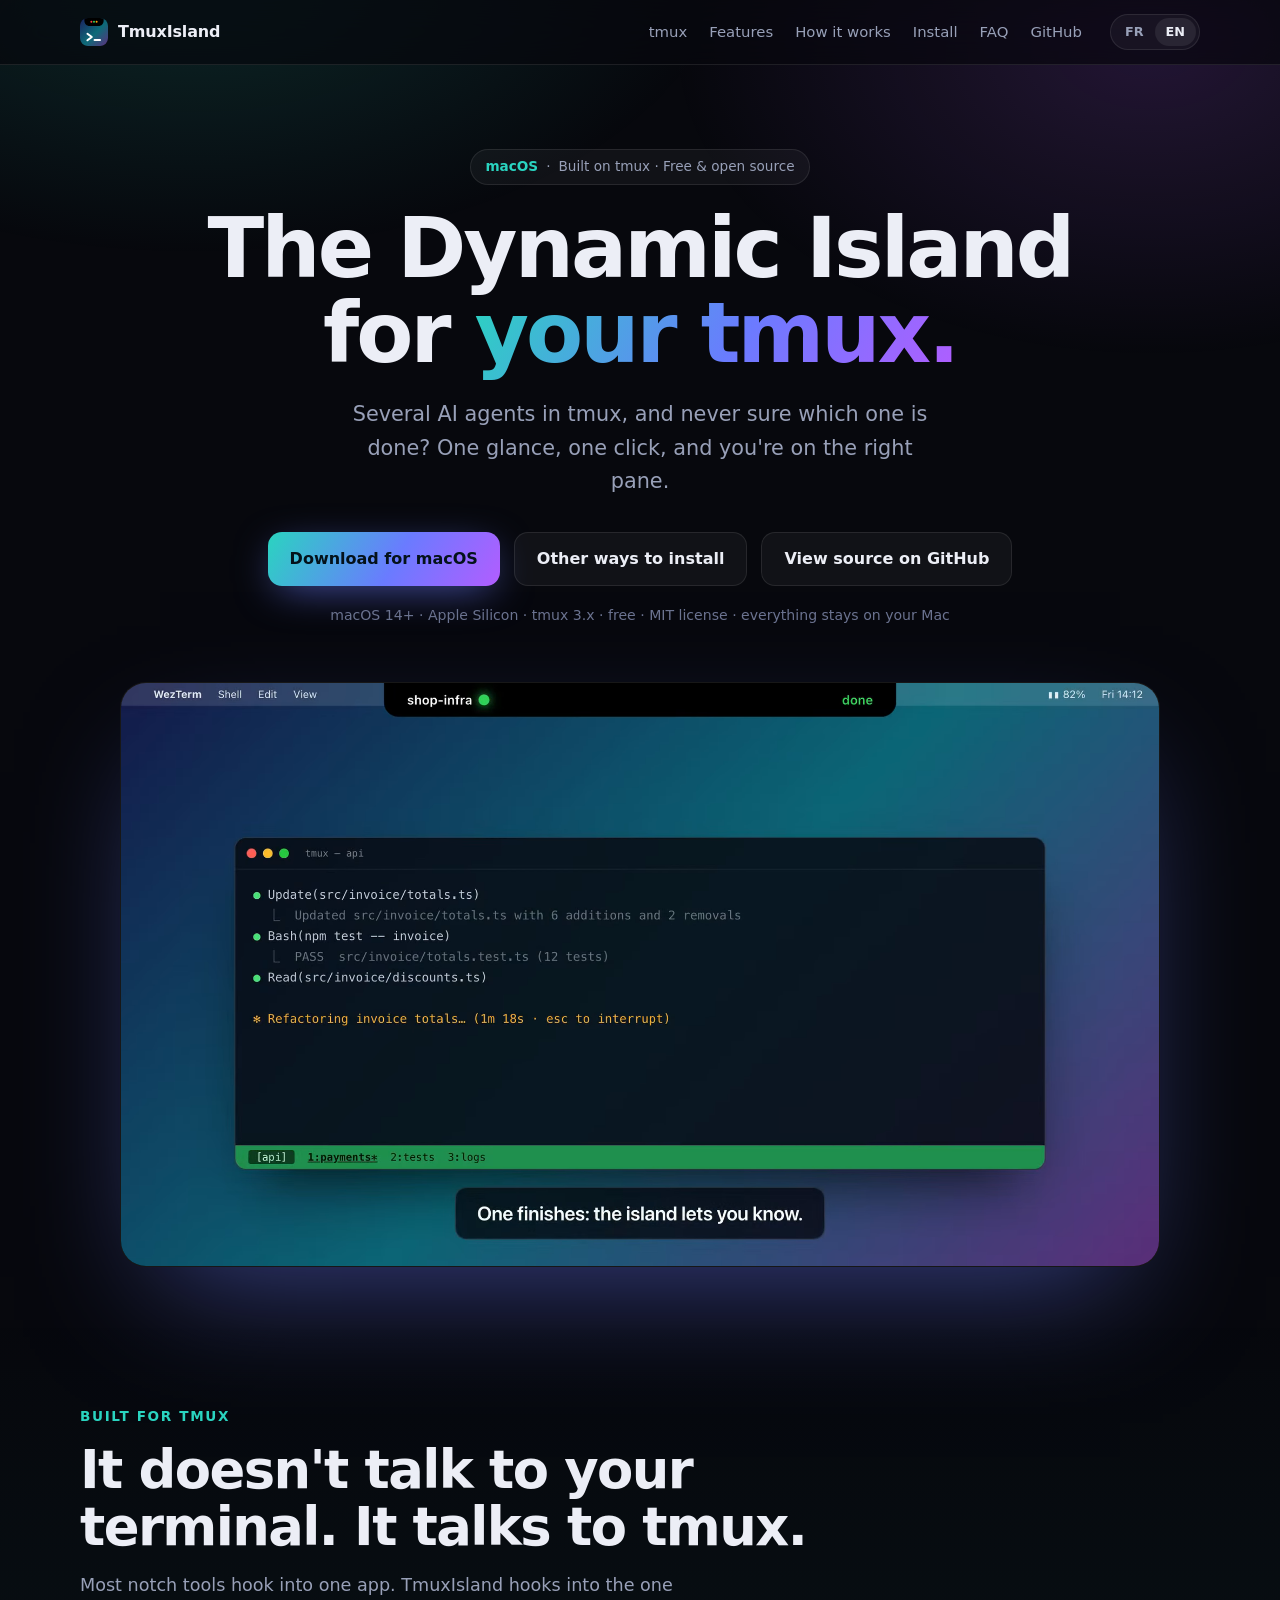
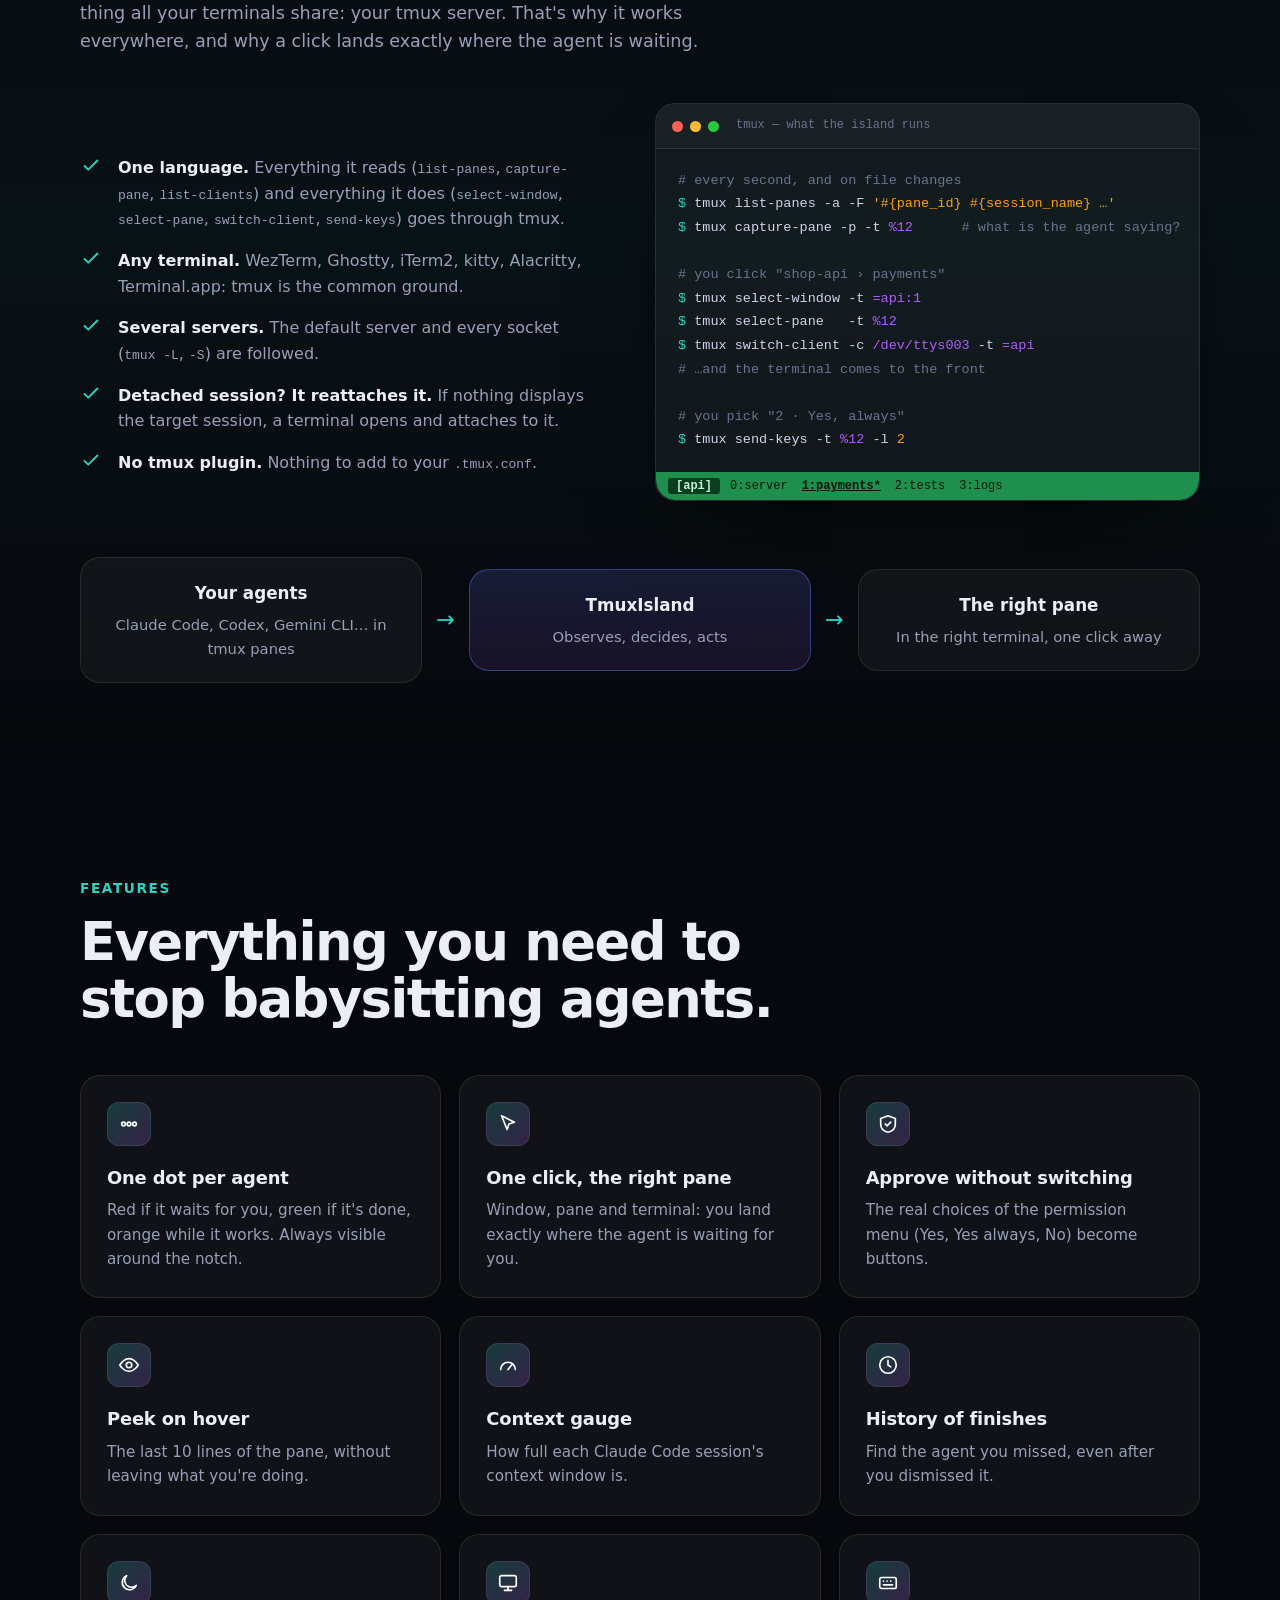
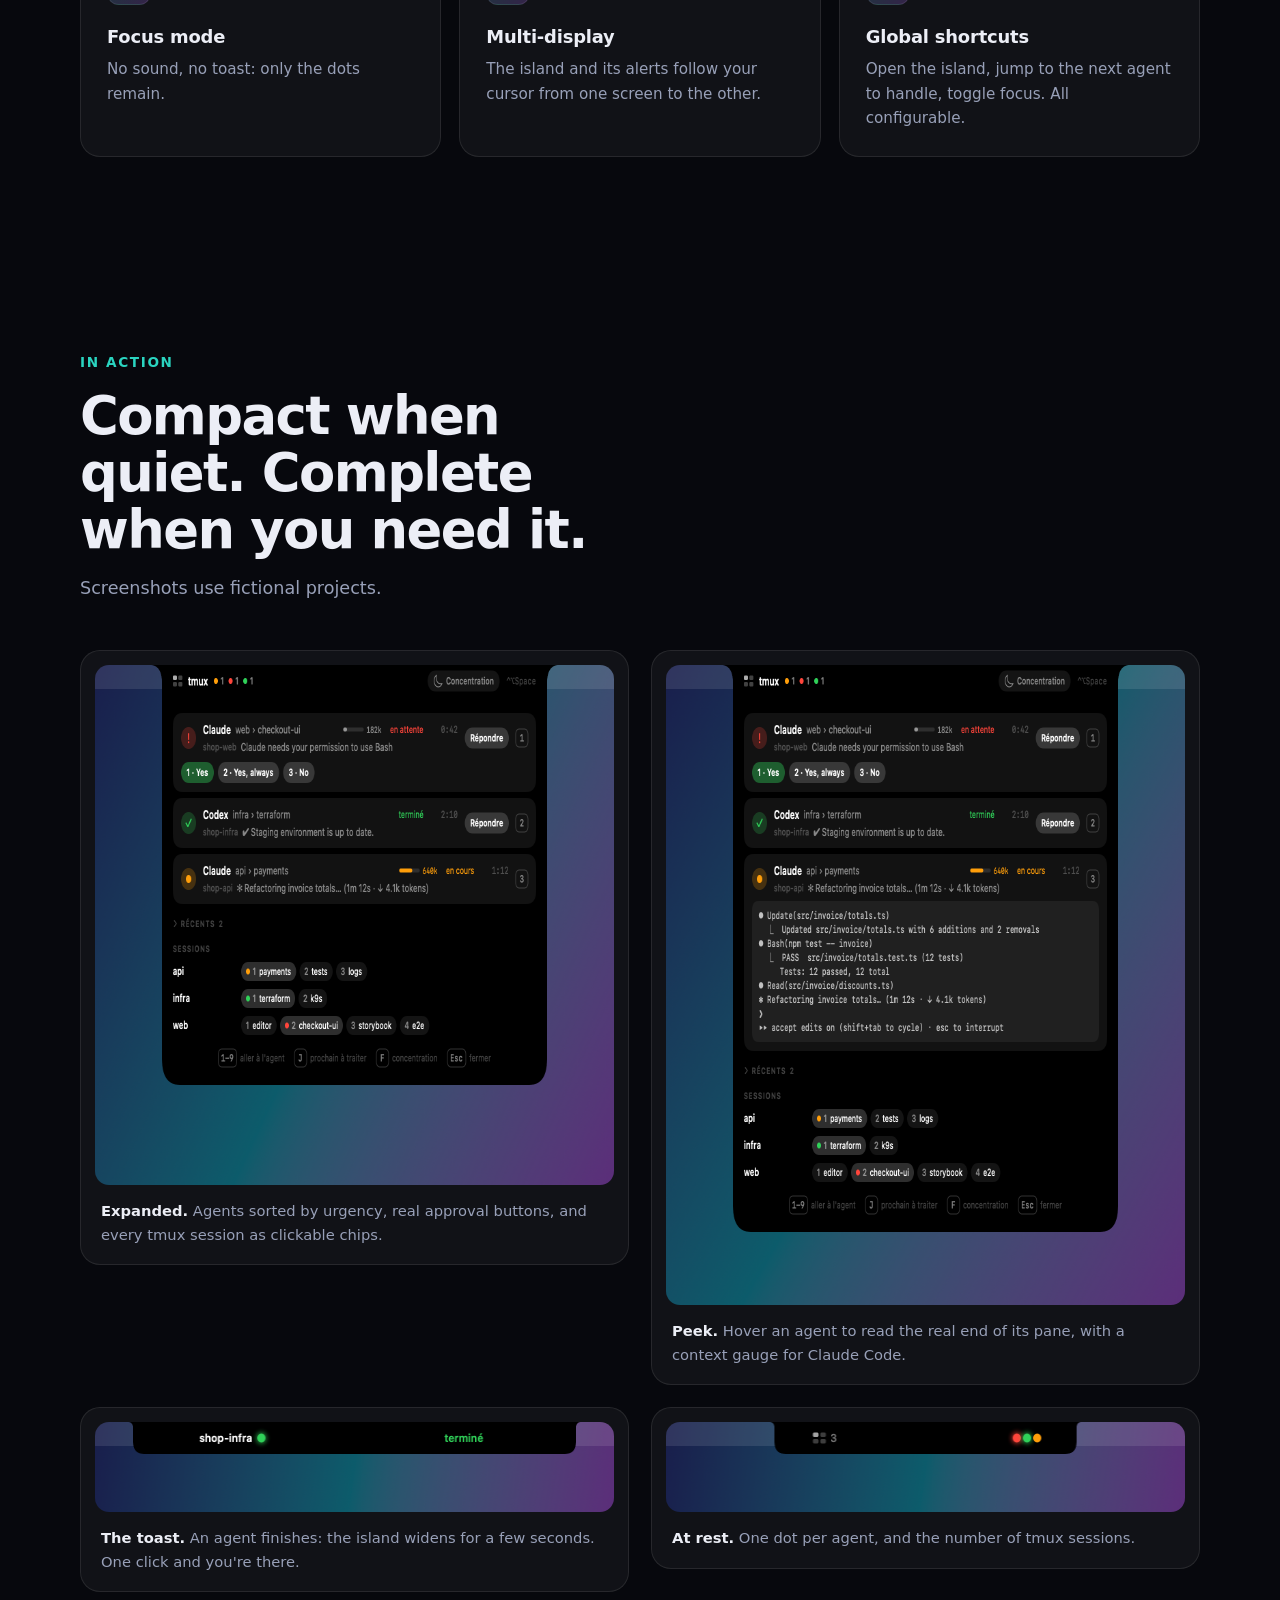
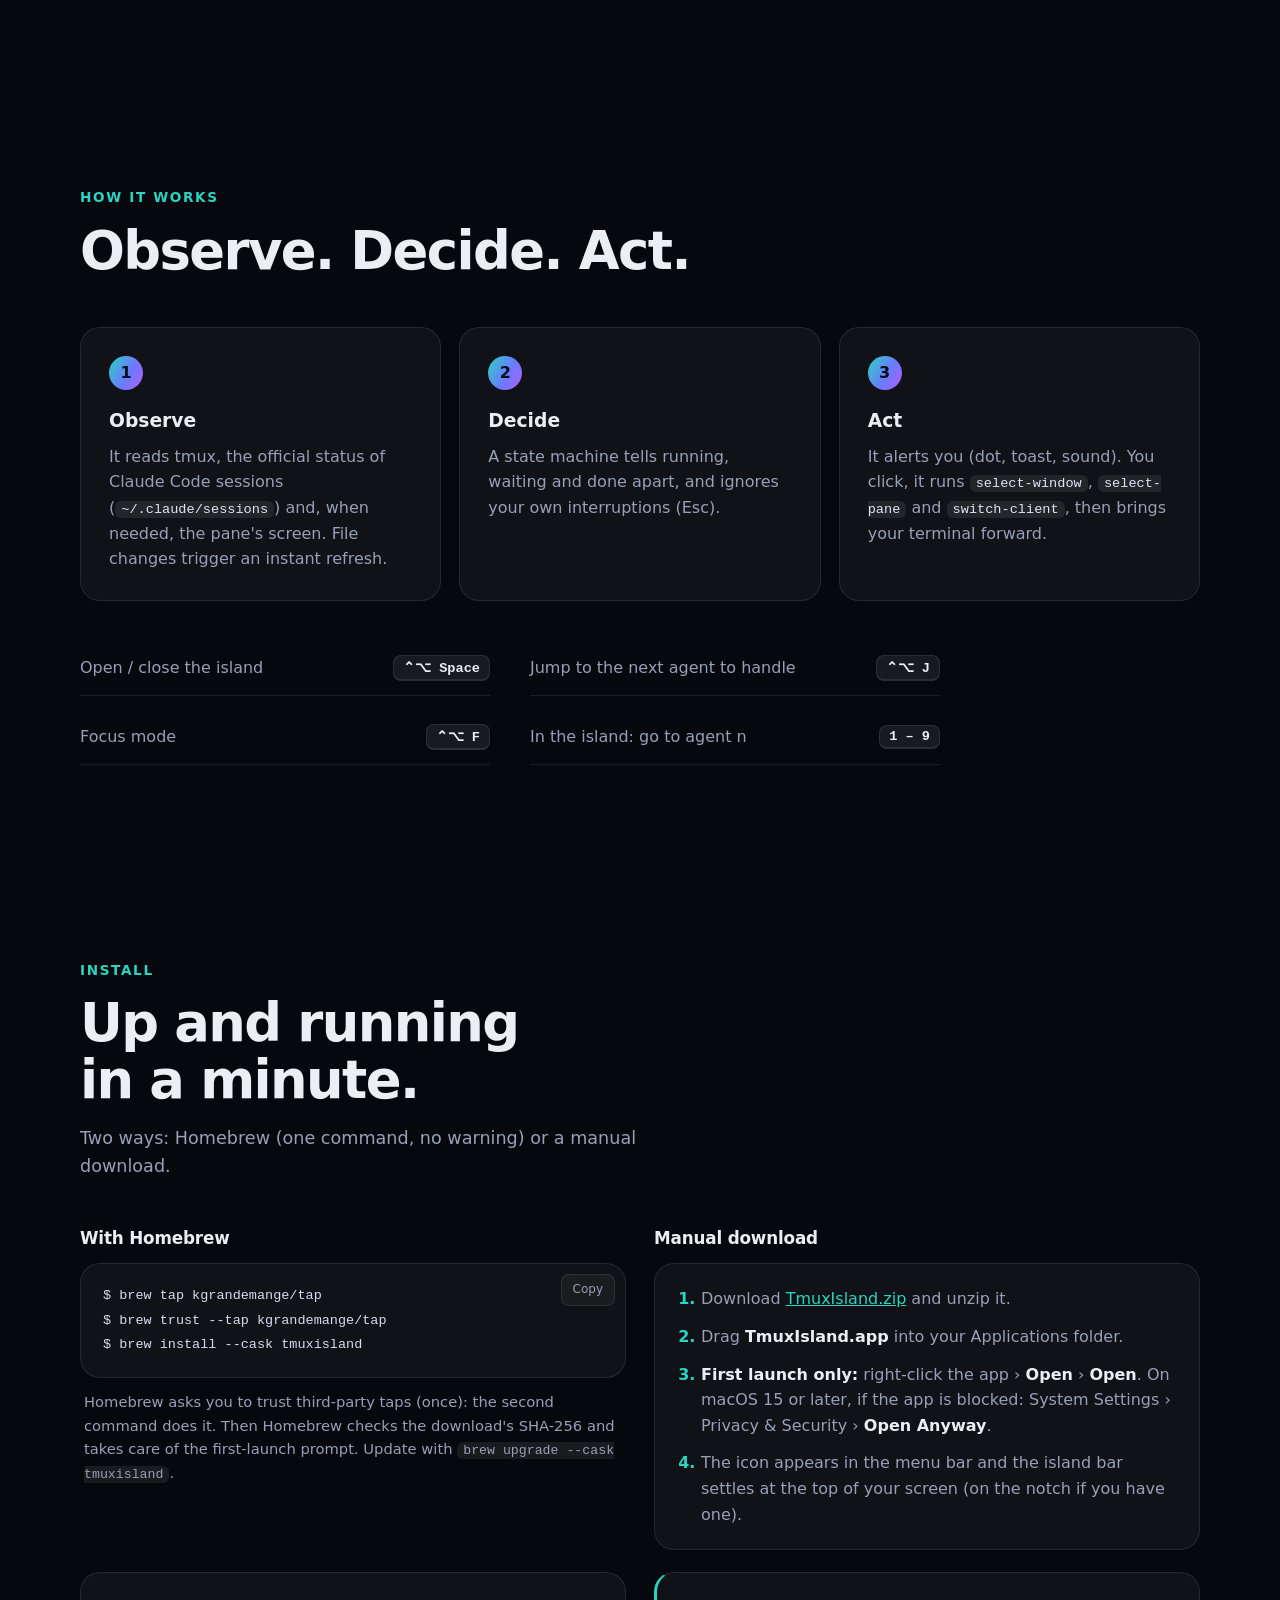
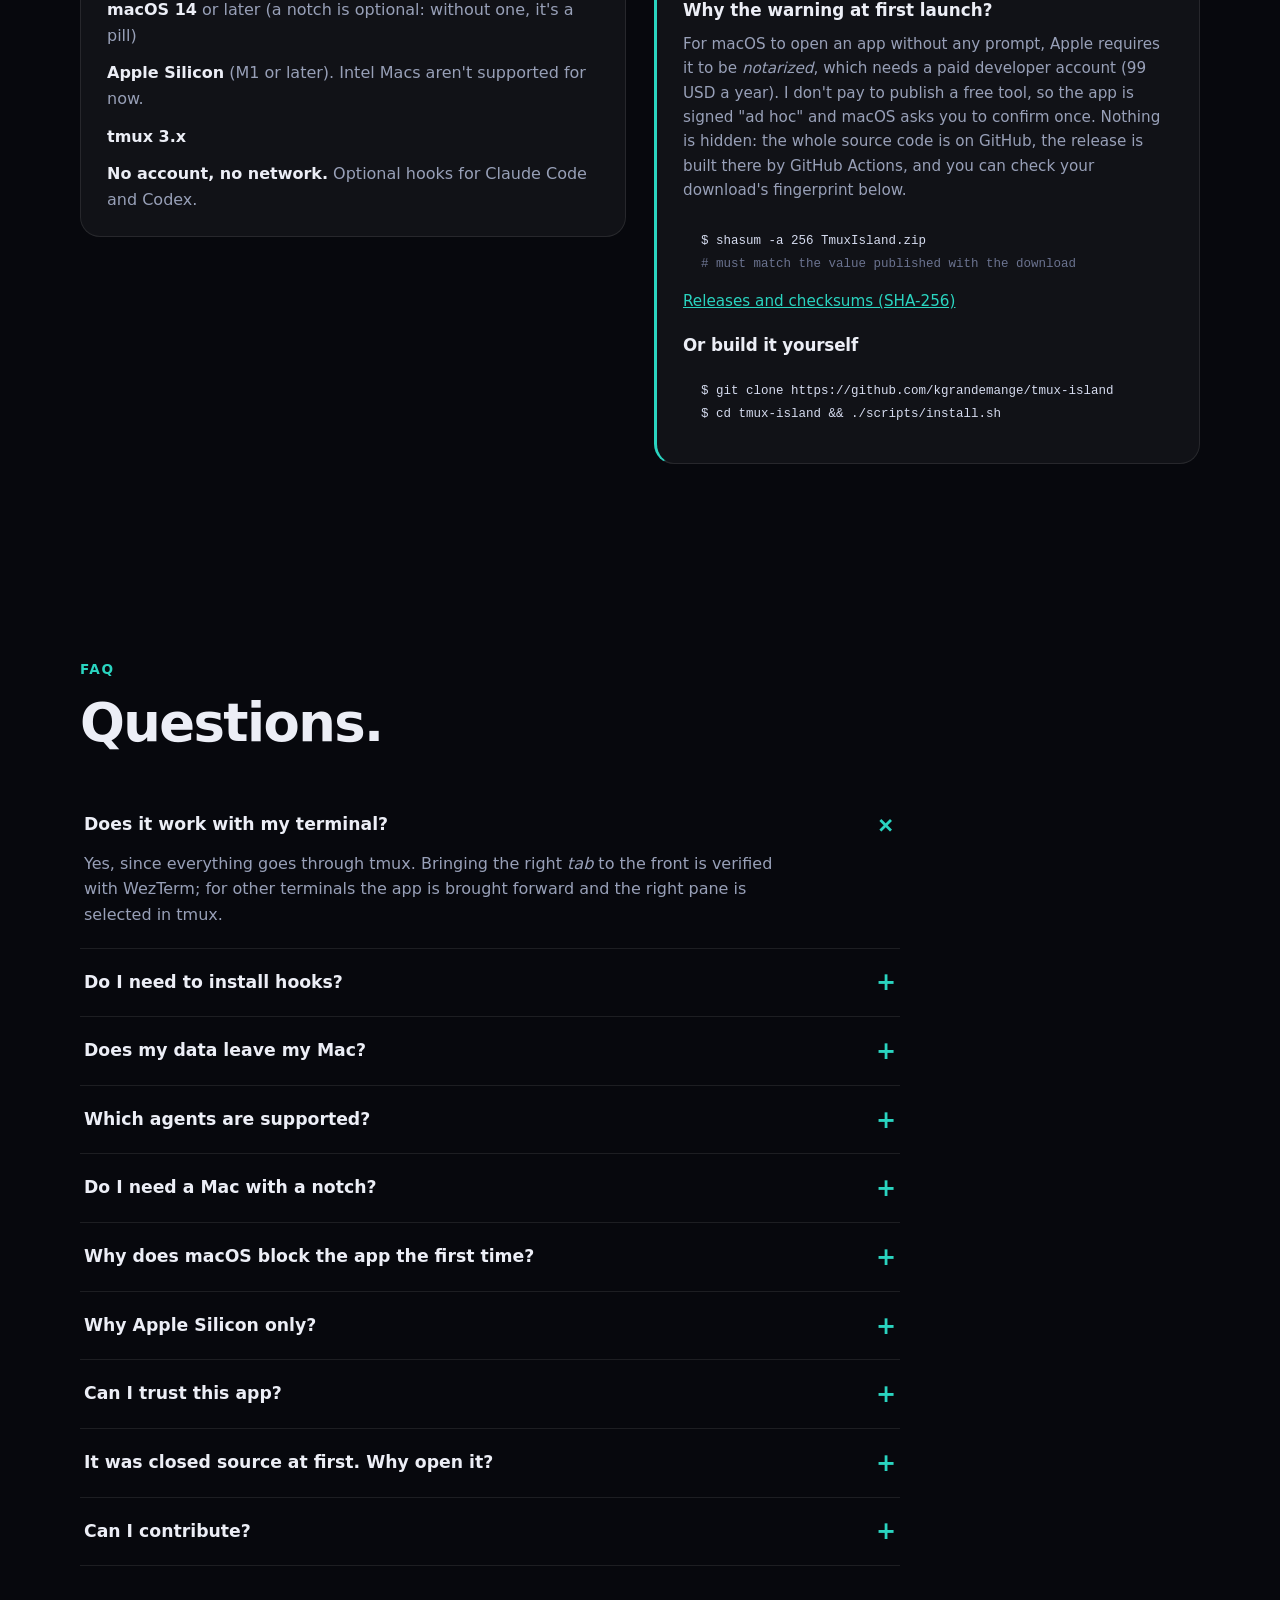
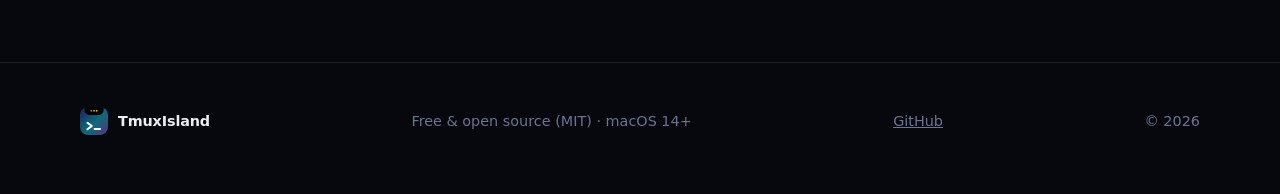
==== docs/index.html @ 67d3bdbd "docs: describe the island bar instead of the notch in the FAQ" ====
<!doctype html>
<html lang="fr">
<head>
  <meta charset="utf-8">
  <meta name="viewport" content="width=device-width, initial-scale=1">
  <title>TmuxIsland — La Dynamic Island de ton tmux</title>
  <meta name="description" content="Plusieurs agents IA dans tmux, et tu ne sais jamais lequel a fini ? Un coup d'œil, un clic, et tu es sur le bon pane. Une Dynamic Island pour tmux, sur Mac.">
  <meta http-equiv="Content-Security-Policy" content="default-src 'self'; script-src 'self'; style-src 'self' 'unsafe-inline'; img-src 'self' data:; media-src 'self'; base-uri 'none'; form-action 'none'">
  <meta name="theme-color" content="#07080d">
  <meta property="og:type" content="website">
  <meta property="og:title" content="TmuxIsland — La Dynamic Island de ton tmux">
  <meta property="og:description" content="Plusieurs agents IA dans tmux, et tu ne sais jamais lequel a fini ? Un coup d'œil, un clic, et tu es sur le bon pane.">
  <link rel="icon" href="assets/logo.svg" type="image/svg+xml">
  <link rel="stylesheet" href="assets/style.css">
</head>
<body>
<a class="skip" href="#main" data-en="Skip to content">Aller au contenu</a>
<div class="glow" aria-hidden="true"></div>

<!-- Icônes (sprite) -->
<svg width="0" height="0" style="position:absolute" aria-hidden="true">
  <symbol id="i-click" viewBox="0 0 24 24"><path d="M5 3l14 7-6 2-2 6z"/></symbol>
  <symbol id="i-eye" viewBox="0 0 24 24"><path d="M2 12s4-7 10-7 10 7 10 7-4 7-10 7S2 12 2 12z"/><circle cx="12" cy="12" r="3"/></symbol>
  <symbol id="i-gauge" viewBox="0 0 24 24"><path d="M4 17a8 8 0 1 1 16 0"/><path d="M12 17l4-5"/></symbol>
  <symbol id="i-clock" viewBox="0 0 24 24"><circle cx="12" cy="12" r="9"/><path d="M12 7v5l3 2"/></symbol>
  <symbol id="i-moon" viewBox="0 0 24 24"><path d="M20 14.5A8 8 0 1 1 9.5 4a6.5 6.5 0 0 0 10.5 10.5z"/></symbol>
  <symbol id="i-screens" viewBox="0 0 24 24"><rect x="3" y="4" width="18" height="12" rx="2"/><path d="M8 20h8M12 16v4"/></symbol>
  <symbol id="i-key" viewBox="0 0 24 24"><rect x="3" y="6" width="18" height="12" rx="2"/><path d="M7 10h.01M11 10h.01M15 10h.01M7 14h10"/></symbol>
  <symbol id="i-layers" viewBox="0 0 24 24"><path d="M12 3l9 5-9 5-9-5z"/><path d="M3 13l9 5 9-5"/></symbol>
  <symbol id="i-shield" viewBox="0 0 24 24"><path d="M12 3l8 3v6c0 5-3.5 8-8 9-4.5-1-8-4-8-9V6z"/><path d="M9 12l2 2 4-4"/></symbol>
  <symbol id="i-dots" viewBox="0 0 24 24"><circle cx="6" cy="12" r="2"/><circle cx="12" cy="12" r="2"/><circle cx="18" cy="12" r="2"/></symbol>
  <symbol id="i-check" viewBox="0 0 24 24"><path d="M5 12l4 4 10-10"/></symbol>
</svg>

<header class="nav">
  <div class="wrap">
    <a class="brand" href="#top"><img src="assets/logo.svg" alt="" width="28" height="28"> TmuxIsland</a>
    <ul>
      <li><a href="#tmux" data-en="tmux">tmux</a></li>
      <li><a href="#features" data-en="Features">Fonctionnalités</a></li>
      <li><a href="#how" data-en="How it works">Comment ça marche</a></li>
      <li><a href="#install" data-en="Install">Installation</a></li>
      <li><a href="#faq">FAQ</a></li>
      <li><a href="https://github.com/kgrandemange/tmux-island" rel="noopener">GitHub</a></li>
    </ul>
    <div class="lang" role="group" aria-label="Langue / Language">
      <button type="button" data-lang="fr" aria-pressed="true">FR</button>
      <button type="button" data-lang="en" aria-pressed="false">EN</button>
    </div>
  </div>
</header>

<main id="main">
<!-- ============ HERO ============ -->
<div class="hero wrap" id="top">
  <span class="pill"><b>macOS</b> · <span data-en="Built on tmux · Free &amp; open source">Couplé à tmux · Gratuit &amp; open source</span></span>
  <h1><span data-en="The Dynamic Island for">La Dynamic Island de</span> <span class="grad" data-en="your tmux.">ton tmux.</span></h1>
  <p class="lead" data-en="Several AI agents in tmux, and never sure which one is done? One glance, one click, and you're on the right pane.">Plusieurs agents IA dans tmux, et tu ne sais jamais lequel a fini ? Un coup d'œil, un clic, et tu es sur le bon pane.</p>
  <div class="cta">
    <a class="btn primary" href="https://github.com/kgrandemange/tmux-island/releases/latest/download/TmuxIsland.zip" data-en="Download for macOS">Télécharger pour macOS</a>
    <a class="btn" href="#install" data-en="Other ways to install">Autres façons d'installer</a>
    <a class="btn" href="https://github.com/kgrandemange/tmux-island" rel="noopener" data-en="View source on GitHub">Voir le code sur GitHub</a>
  </div>
  <p class="meta" data-en="macOS 14+ · Apple Silicon · tmux 3.x · free · MIT license · everything stays on your Mac">macOS 14+ · Apple Silicon · tmux 3.x · gratuit · licence MIT · tout reste sur ton Mac</p>

  <!-- Vidéo de démonstration (scène : docs/video.html) -->
  <figure class="video-frame">
    <video id="hero-video" muted loop playsinline preload="metadata" controls poster="assets/poster-fr.jpg" aria-label="Démonstration : un agent termine, un clic mène au bon pane tmux, validation d'une permission depuis l'île." data-en-label="Demo: an agent finishes, one click leads to the right tmux pane, a permission is approved from the island."></video>
  </figure>
</div>

<!-- ============ TMUX ============ -->
<section class="tmux" id="tmux">
  <div class="wrap">
    <div class="reveal">
      <span class="eyebrow" data-en="Built for tmux">Pensé pour tmux</span>
      <h2 data-en="It doesn't talk to your terminal. It talks to tmux.">Il ne parle pas à ton terminal. Il parle à tmux.</h2>
      <p class="sub" data-en="Most notch tools hook into one app. TmuxIsland hooks into the one thing all your terminals share: your tmux server. That's why it works everywhere, and why a click lands exactly where the agent is waiting.">La plupart des outils de notch s'accrochent à une application. TmuxIsland s'accroche à ce que tous tes terminaux ont en commun : ton serveur tmux. C'est pour ça que ça marche partout, et qu'un clic t'amène exactement là où l'agent t'attend.</p>
    </div>

    <div class="split">
      <ul class="checks reveal">
        <li><svg viewBox="0 0 24 24" fill="none" stroke-width="2" stroke-linecap="round" stroke-linejoin="round"><use href="#i-check"/></svg>
          <span data-en="<b>One language.</b> Everything it reads (<code>list-panes</code>, <code>capture-pane</code>, <code>list-clients</code>) and everything it does (<code>select-window</code>, <code>select-pane</code>, <code>switch-client</code>, <code>send-keys</code>) goes through tmux."><b>Un seul langage.</b> Tout ce qu'il lit (<code>list-panes</code>, <code>capture-pane</code>, <code>list-clients</code>) et tout ce qu'il fait (<code>select-window</code>, <code>select-pane</code>, <code>switch-client</code>, <code>send-keys</code>) passe par tmux.</span></li>
        <li><svg viewBox="0 0 24 24" fill="none" stroke-width="2" stroke-linecap="round" stroke-linejoin="round"><use href="#i-check"/></svg>
          <span data-en="<b>Any terminal.</b> WezTerm, Ghostty, iTerm2, kitty, Alacritty, Terminal.app: tmux is the common ground."><b>N'importe quel terminal.</b> WezTerm, Ghostty, iTerm2, kitty, Alacritty, Terminal.app : tmux est le point commun.</span></li>
        <li><svg viewBox="0 0 24 24" fill="none" stroke-width="2" stroke-linecap="round" stroke-linejoin="round"><use href="#i-check"/></svg>
          <span data-en="<b>Several servers.</b> The default server and every socket (<code>tmux -L</code>, <code>-S</code>) are followed."><b>Plusieurs serveurs.</b> Le serveur par défaut et tous les sockets (<code>tmux -L</code>, <code>-S</code>) sont suivis.</span></li>
        <li><svg viewBox="0 0 24 24" fill="none" stroke-width="2" stroke-linecap="round" stroke-linejoin="round"><use href="#i-check"/></svg>
          <span data-en="<b>Detached session? It reattaches it.</b> If nothing displays the target session, a terminal opens and attaches to it."><b>Session détachée ? Il la rattache.</b> Si rien n'affiche la session cible, un terminal s'ouvre et s'y attache.</span></li>
        <li><svg viewBox="0 0 24 24" fill="none" stroke-width="2" stroke-linecap="round" stroke-linejoin="round"><use href="#i-check"/></svg>
          <span data-en="<b>No tmux plugin.</b> Nothing to add to your <code>.tmux.conf</code>."><b>Aucun plugin tmux.</b> Rien à ajouter à ton <code>.tmux.conf</code>.</span></li>
      </ul>

      <div class="card term reveal" role="img" data-en-label="Terminal showing the tmux commands the island runs when you click an agent" aria-label="Terminal montrant les commandes tmux lancées par l'île quand tu cliques sur un agent">
        <div class="term-bar"><i></i><i></i><i></i><span data-en="tmux — what the island runs">tmux — ce que l'île exécute</span></div>
<pre><span class="c" data-en="# every second, and on file changes"># chaque seconde, et à chaque changement de fichier</span>
<span class="k">$</span> tmux list-panes -a -F <span class="y">'#{pane_id} #{session_name} …'</span>
<span class="k">$</span> tmux capture-pane -p -t <span class="a">%12</span>      <span class="c" data-en="# what is the agent saying?"># que dit l'agent ?</span>

<span class="c" data-en="# you click &quot;shop-api › payments&quot;"># tu cliques sur « shop-api › payments »</span>
<span class="k">$</span> tmux select-window -t <span class="a">=api:1</span>
<span class="k">$</span> tmux select-pane   -t <span class="a">%12</span>
<span class="k">$</span> tmux switch-client -c <span class="a">/dev/ttys003</span> -t <span class="a">=api</span>
<span class="c" data-en="# …and the terminal comes to the front"># …et le terminal passe devant</span>

<span class="c" data-en="# you pick &quot;2 · Yes, always&quot;"># tu choisis « 2 · Yes, always »</span>
<span class="k">$</span> tmux send-keys -t <span class="a">%12</span> -l <span class="y">2</span></pre>
        <div class="tmuxbar" aria-hidden="true"><b>[api]</b><span>0:server</span><span class="cur">1:payments*</span><span>2:tests</span><span>3:logs</span></div>
      </div>
    </div>

    <div class="flow reveal">
      <div class="card node"><h3 data-en="Your agents">Tes agents</h3><p data-en="Claude Code, Codex, Gemini CLI… in tmux panes">Claude Code, Codex, Gemini CLI… dans des panes tmux</p></div>
      <div class="arrow">→</div>
      <div class="card node mid"><h3>TmuxIsland</h3><p data-en="Observes, decides, acts">Observe, décide, agit</p></div>
      <div class="arrow">→</div>
      <div class="card node"><h3 data-en="The right pane">Le bon pane</h3><p data-en="In the right terminal, one click away">Dans le bon terminal, à un clic</p></div>
    </div>
  </div>
</section>

<!-- ============ FONCTIONNALITÉS ============ -->
<section id="features">
  <div class="wrap">
    <div class="reveal">
      <span class="eyebrow" data-en="Features">Fonctionnalités</span>
      <h2 data-en="Everything you need to stop babysitting agents.">Tout pour arrêter de surveiller tes agents.</h2>
    </div>
    <div class="grid">
      <article class="card feat reveal"><div class="ico"><svg viewBox="0 0 24 24" fill="none" stroke-width="1.8" stroke-linecap="round" stroke-linejoin="round"><use href="#i-dots"/></svg></div>
        <h3 data-en="One dot per agent">Un point par agent</h3><p data-en="Red if it waits for you, green if it's done, orange while it works. Always visible around the notch.">Rouge s'il t'attend, vert s'il a fini, orange pendant qu'il travaille. Toujours visible autour de la notch.</p></article>
      <article class="card feat reveal"><div class="ico"><svg viewBox="0 0 24 24" fill="none" stroke-width="1.8" stroke-linecap="round" stroke-linejoin="round"><use href="#i-click"/></svg></div>
        <h3 data-en="One click, the right pane">Un clic, le bon pane</h3><p data-en="Window, pane and terminal: you land exactly where the agent is waiting for you.">Fenêtre, pane et terminal : tu arrives exactement là où l'agent t'attend.</p></article>
      <article class="card feat reveal"><div class="ico"><svg viewBox="0 0 24 24" fill="none" stroke-width="1.8" stroke-linecap="round" stroke-linejoin="round"><use href="#i-shield"/></svg></div>
        <h3 data-en="Approve without switching">Valide sans changer de fenêtre</h3><p data-en="The real choices of the permission menu (Yes, Yes always, No) become buttons.">Les vrais choix du menu de permission (Yes, Yes always, No) deviennent des boutons.</p></article>
      <article class="card feat reveal"><div class="ico"><svg viewBox="0 0 24 24" fill="none" stroke-width="1.8" stroke-linecap="round" stroke-linejoin="round"><use href="#i-eye"/></svg></div>
        <h3 data-en="Peek on hover">Aperçu au survol</h3><p data-en="The last 10 lines of the pane, without leaving what you're doing.">Les 10 dernières lignes du pane, sans quitter ce que tu fais.</p></article>
      <article class="card feat reveal"><div class="ico"><svg viewBox="0 0 24 24" fill="none" stroke-width="1.8" stroke-linecap="round" stroke-linejoin="round"><use href="#i-gauge"/></svg></div>
        <h3 data-en="Context gauge">Jauge de contexte</h3><p data-en="How full each Claude Code session's context window is.">Où en est la fenêtre de contexte de chaque session Claude Code.</p></article>
      <article class="card feat reveal"><div class="ico"><svg viewBox="0 0 24 24" fill="none" stroke-width="1.8" stroke-linecap="round" stroke-linejoin="round"><use href="#i-clock"/></svg></div>
        <h3 data-en="History of finishes">Historique des fins</h3><p data-en="Find the agent you missed, even after you dismissed it.">Retrouve l'agent que tu as raté, même après l'avoir acquitté.</p></article>
      <article class="card feat reveal"><div class="ico"><svg viewBox="0 0 24 24" fill="none" stroke-width="1.8" stroke-linecap="round" stroke-linejoin="round"><use href="#i-moon"/></svg></div>
        <h3 data-en="Focus mode">Mode concentration</h3><p data-en="No sound, no toast: only the dots remain.">Plus de son ni de toast : seuls les points restent.</p></article>
      <article class="card feat reveal"><div class="ico"><svg viewBox="0 0 24 24" fill="none" stroke-width="1.8" stroke-linecap="round" stroke-linejoin="round"><use href="#i-screens"/></svg></div>
        <h3 data-en="Multi-display">Multi-écrans</h3><p data-en="The island and its alerts follow your cursor from one screen to the other.">L'île et ses alertes suivent ton curseur d'un écran à l'autre.</p></article>
      <article class="card feat reveal"><div class="ico"><svg viewBox="0 0 24 24" fill="none" stroke-width="1.8" stroke-linecap="round" stroke-linejoin="round"><use href="#i-key"/></svg></div>
        <h3 data-en="Global shortcuts">Raccourcis globaux</h3><p data-en="Open the island, jump to the next agent to handle, toggle focus. All configurable.">Ouvre l'île, saute au prochain agent à traiter, active la concentration. Tout est configurable.</p></article>
    </div>
  </div>
</section>

<!-- ============ GALERIE ============ -->
<section>
  <div class="wrap">
    <div class="reveal">
      <span class="eyebrow" data-en="In action">En action</span>
      <h2 data-en="Compact when quiet. Complete when you need it.">Discrète au repos. Complète quand il le faut.</h2>
      <p class="sub" data-en="Screenshots use fictional projects.">Les captures utilisent des projets fictifs.</p>
    </div>
    <div class="shots">
      <figure class="card reveal"><img src="assets/island-expanded.png" width="760" height="520" loading="lazy" alt="L'île dépliée : un agent en attente avec boutons de validation, un agent terminé, un agent en cours et les sessions tmux" data-en-alt="The expanded island: an agent waiting with approval buttons, a finished agent, a running agent and the tmux sessions">
        <figcaption data-en="<b>Expanded.</b> Agents sorted by urgency, real approval buttons, and every tmux session as clickable chips."><b>Dépliée.</b> Les agents triés par urgence, de vrais boutons de validation, et toutes tes sessions tmux en puces cliquables.</figcaption></figure>
      <figure class="card reveal"><img src="assets/island-preview.png" width="760" height="640" loading="lazy" alt="Aperçu des dernières lignes du pane au survol d'un agent en cours" data-en-alt="Preview of the pane's last lines when hovering a running agent">
        <figcaption data-en="<b>Peek.</b> Hover an agent to read the real end of its pane, with a context gauge for Claude Code."><b>Aperçu.</b> Survole un agent pour lire la vraie fin de son pane, avec la jauge de contexte pour Claude Code.</figcaption></figure>
      <figure class="card reveal"><img src="assets/island-toast.png" width="560" height="90" loading="lazy" alt="Toast : le projet shop-infra est terminé" data-en-alt="Toast: the shop-infra project is done">
        <figcaption data-en="<b>The toast.</b> An agent finishes: the island widens for a few seconds. One click and you're there."><b>Le toast.</b> Un agent finit : l'île s'élargit quelques secondes. Un clic et tu y es.</figcaption></figure>
      <figure class="card reveal"><img src="assets/island-compact.png" width="560" height="90" loading="lazy" alt="Île compacte avec un point par agent" data-en-alt="Compact island with one dot per agent">
        <figcaption data-en="<b>At rest.</b> One dot per agent, and the number of tmux sessions."><b>Au repos.</b> Un point par agent, et le nombre de sessions tmux.</figcaption></figure>
    </div>
  </div>
</section>

<!-- ============ COMMENT ÇA MARCHE ============ -->
<section id="how">
  <div class="wrap">
    <div class="reveal">
      <span class="eyebrow" data-en="How it works">Comment ça marche</span>
      <h2 data-en="Observe. Decide. Act.">Observer. Décider. Agir.</h2>
    </div>
    <div class="steps3">
      <div class="card step reveal"><h3 data-en="Observe">Observer</h3><p data-en="It reads tmux, the official status of Claude Code sessions (<code>~/.claude/sessions</code>) and, when needed, the pane's screen. File changes trigger an instant refresh.">Il lit tmux, le statut officiel des sessions Claude Code (<code>~/.claude/sessions</code>) et, au besoin, l'écran du pane. Un changement de fichier déclenche un relevé immédiat.</p></div>
      <div class="card step reveal"><h3 data-en="Decide">Décider</h3><p data-en="A state machine tells running, waiting and done apart, and ignores your own interruptions (Esc).">Une machine à états distingue en cours, en attente et terminé, et ignore tes propres interruptions (Esc).</p></div>
      <div class="card step reveal"><h3 data-en="Act">Agir</h3><p data-en="It alerts you (dot, toast, sound). You click, it runs <code>select-window</code>, <code>select-pane</code> and <code>switch-client</code>, then brings your terminal forward.">Il te prévient (point, toast, son). Tu cliques, il lance <code>select-window</code>, <code>select-pane</code> et <code>switch-client</code>, puis amène ton terminal devant.</p></div>
    </div>

    <div class="keys reveal">
      <div><span data-en="Open / close the island">Ouvrir / fermer l'île</span><kbd>⌃⌥ Space</kbd></div>
      <div><span data-en="Jump to the next agent to handle">Aller au prochain agent à traiter</span><kbd>⌃⌥ J</kbd></div>
      <div><span data-en="Focus mode">Mode concentration</span><kbd>⌃⌥ F</kbd></div>
      <div><span data-en="In the island: go to agent n">Dans l'île : aller à l'agent n</span><kbd>1 – 9</kbd></div>
    </div>
  </div>
</section>

<!-- ============ INSTALLATION ============ -->
<section id="install">
  <div class="wrap">
    <div class="reveal">
      <span class="eyebrow" data-en="Install">Installation</span>
      <h2 data-en="Up and running in a minute.">Prêt en une minute.</h2>
      <p class="sub" data-en="Two ways: Homebrew (one command, no warning) or a manual download.">Deux façons : Homebrew (une commande, sans avertissement) ou un téléchargement manuel.</p>
    </div>
    <div class="install">
      <div>
        <h3 class="inst-h" data-en="With Homebrew">Avec Homebrew</h3>
        <div class="card codebox reveal">
          <div class="copy"><button type="button" data-en="Copy">Copier</button></div>
<pre><span class="k">$</span> brew tap kgrandemange/tap
<span class="k">$</span> brew trust --tap kgrandemange/tap
<span class="k">$</span> brew install --cask tmuxisland</pre>
        </div>
        <p class="inst-note" data-en="Homebrew asks you to trust third-party taps (once): the second command does it. Then Homebrew checks the download's SHA-256 and takes care of the first-launch prompt. Update with <code>brew upgrade --cask tmuxisland</code>.">Homebrew demande d'approuver les taps tiers (une seule fois) : la deuxième commande s'en charge. Ensuite Homebrew vérifie l'empreinte SHA-256 du téléchargement et s'occupe de l'avertissement du premier lancement. Mise à jour avec <code>brew upgrade --cask tmuxisland</code>.</p>
      </div>
      <div>
        <h3 class="inst-h" data-en="Manual download">Téléchargement manuel</h3>
        <ol class="card steps-list reveal">
          <li data-en="Download <a href='https://github.com/kgrandemange/tmux-island/releases/latest/download/TmuxIsland.zip'>TmuxIsland.zip</a> and unzip it."><a href="https://github.com/kgrandemange/tmux-island/releases/latest/download/TmuxIsland.zip">TmuxIsland.zip</a> : télécharge-le et décompresse-le.</li>
          <li data-en="Drag <b>TmuxIsland.app</b> into your Applications folder.">Glisse <b>TmuxIsland.app</b> dans ton dossier Applications.</li>
          <li data-en="<b>First launch only:</b> right-click the app › <b>Open</b> › <b>Open</b>. On macOS 15 or later, if the app is blocked: System Settings › Privacy &amp; Security › <b>Open Anyway</b>."><b>Une seule fois, au premier lancement :</b> clic droit sur l'app › <b>Ouvrir</b> › <b>Ouvrir</b>. Sur macOS 15 ou plus, si l'app est bloquée : Réglages Système › Confidentialité et sécurité › <b>Ouvrir quand même</b>.</li>
          <li data-en="The icon appears in the menu bar and the island bar settles at the top of your screen (on the notch if you have one).">L'icône apparaît dans la barre de menus et l'island bar se place en haut de l'écran (sur la notch s'il y en a une).</li>
        </ol>
      </div>
    </div>

    <div class="install" style="margin-top:22px">
      <ul class="card reqs reveal">
        <li data-en="<b>macOS 14</b> or later (a notch is optional: without one, it's a pill)"><b>macOS 14</b> ou plus récent (la notch est facultative : sans elle, c'est une pilule)</li>
        <li data-en="<b>Apple Silicon</b> (M1 or later). Intel Macs aren't supported for now."><b>Apple Silicon</b> (M1 et suivants). Les Mac Intel ne sont pas pris en charge pour l'instant.</li>
        <li data-en="<b>tmux 3.x</b>"><b>tmux 3.x</b></li>
        <li data-en="<b>No account, no network.</b> Optional hooks for Claude Code and Codex."><b>Aucun compte, aucun réseau.</b> Hooks facultatifs pour Claude Code et Codex.</li>
      </ul>
      <div class="card note reveal">
        <h3 data-en="Why the warning at first launch?">Pourquoi cet avertissement au premier lancement ?</h3>
        <p data-en="For macOS to open an app without any prompt, Apple requires it to be <i>notarized</i>, which needs a paid developer account (99 USD a year). I don't pay to publish a free tool, so the app is signed &quot;ad hoc&quot; and macOS asks you to confirm once. Nothing is hidden: the whole source code is on GitHub, the release is built there by GitHub Actions, and you can check your download's fingerprint below.">Pour que macOS ouvre une app sans aucun message, Apple exige qu'elle soit <i>notarisée</i>, ce qui demande un compte développeur payant (99 $ par an). Je ne paie pas pour publier un outil gratuit : l'app est signée « ad hoc » et macOS te demande de confirmer une fois. Rien n'est caché : tout le code source est sur GitHub, la version est compilée là-bas par GitHub Actions, et tu peux vérifier l'empreinte de ton téléchargement ci-dessous.</p>
        <div class="codebox" style="margin-top:14px">
<pre><span class="k">$</span> shasum -a 256 TmuxIsland.zip
<span class="c" data-en="# must match the value published with the download">Doit correspondre à la valeur publiée avec le téléchargement</span></pre>
        </div>
        <p class="inst-note"><a href="https://github.com/kgrandemange/tmux-island/releases" data-en="Releases and checksums (SHA-256)">Versions et empreintes (SHA-256)</a></p>
        <h3 class="inst-h" style="margin-top:18px" data-en="Or build it yourself">Ou compile-le toi-même</h3>
        <div class="codebox">
<pre><span class="k">$</span> git clone https://github.com/kgrandemange/tmux-island
<span class="k">$</span> cd tmux-island &amp;&amp; ./scripts/install.sh</pre>
        </div>
      </div>
    </div>
  </div>
</section>

<!-- ============ FAQ ============ -->
<section id="faq">
  <div class="wrap">
    <div class="reveal"><span class="eyebrow">FAQ</span><h2 data-en="Questions.">Questions.</h2></div>
    <div class="faq reveal">
      <details open><summary data-en="Does it work with my terminal?">Est-ce que ça marche avec mon terminal ?</summary>
        <p data-en="Yes, since everything goes through tmux. Bringing the right <i>tab</i> to the front is verified with WezTerm; for other terminals the app is brought forward and the right pane is selected in tmux.">Oui, puisque tout passe par tmux. La mise au premier plan du bon <i>onglet</i> est vérifiée avec WezTerm ; pour les autres terminaux, l'application est amenée devant et le bon pane est sélectionné dans tmux.</p></details>
      <details><summary data-en="Do I need to install hooks?">Faut-il installer des hooks ?</summary>
        <p data-en="No. It works out of the box by reading Claude Code's own session status and the pane's screen. Hooks only make &quot;done / waiting&quot; even more instant.">Non. Ça fonctionne tout de suite en lisant le statut des sessions de Claude Code et l'écran du pane. Les hooks rendent seulement « terminé / en attente » encore plus instantané.</p></details>
      <details><summary data-en="Does my data leave my Mac?">Mes données quittent-elles mon Mac ?</summary>
        <p data-en="No. The app contains no networking code. It reads tmux, the tail of Claude Code transcripts (for the context gauge) and a few local state files.">Non. L'application ne contient aucun code réseau. Elle lit tmux, la fin des transcripts de Claude Code (pour la jauge de contexte) et quelques fichiers d'état locaux.</p></details>
      <details><summary data-en="Which agents are supported?">Quels agents sont pris en charge ?</summary>
        <p data-en="Claude Code is first-class (official status, context gauge, approval buttons). Codex, Gemini CLI, OpenCode, Aider, Amp, Cursor Agent and Goose are detected through the process and the pane's screen.">Claude Code est pris en charge en priorité (statut officiel, jauge de contexte, boutons de validation). Codex, Gemini CLI, OpenCode, Aider, Amp, Cursor Agent et Goose sont détectés via le processus et l'écran du pane.</p></details>
      <details><summary data-en="Do I need a Mac with a notch?">Faut-il un Mac avec notch ?</summary>
        <p data-en="No. TmuxIsland is an island bar: a floating bar centered at the top of your screen. On a Mac with a notch it blends into it; on any other screen it's a pill. With several displays, an option makes it follow your cursor.">Non. TmuxIsland est une island bar : une barre flottante centrée en haut de l'écran. Sur un Mac avec notch elle s'y fond ; sur n'importe quel autre écran, c'est une pilule. Avec plusieurs écrans, une option la fait suivre ton curseur.</p></details>
      <details><summary data-en="Why does macOS block the app the first time?">Pourquoi macOS bloque l'app la première fois ?</summary>
        <p data-en="Because it isn't notarized by Apple (that needs a paid developer account, and this tool is free). Confirm once with right-click › Open, or install it with Homebrew, which handles it for you. Then it opens normally.">Parce qu'elle n'est pas notarisée par Apple (il faut un compte développeur payant, et cet outil est gratuit). Confirme une fois avec clic droit › Ouvrir, ou installe-la avec Homebrew, qui s'en occupe. Ensuite elle s'ouvre normalement.</p></details>
      <details><summary data-en="Why Apple Silicon only?">Pourquoi seulement Apple Silicon ?</summary>
        <p data-en="The app is built for M1 and later chips. Intel Macs aren't supported for now.">L'app est compilée pour les puces M1 et suivantes. Les Mac Intel ne sont pas pris en charge pour l'instant.</p></details>
      <details><summary data-en="Can I trust this app?">Puis-je faire confiance à cette app ?</summary>
        <p data-en="You don't have to take my word for it: the whole source is on GitHub under the MIT license, the app contains no networking code (a firewall like Little Snitch or LuLu will show it never connects anywhere), releases are built from the tagged source by GitHub Actions, and each one comes with a SHA-256 you can verify.">Tu n'as pas à me croire sur parole : tout le code est sur GitHub sous licence MIT, l'app ne contient aucun code réseau (un pare-feu applicatif comme Little Snitch ou LuLu montrera qu'elle ne se connecte nulle part), les versions sont compilées depuis le code étiqueté par GitHub Actions, et chacune est livrée avec une empreinte SHA-256 vérifiable.</p></details>
      <details><summary data-en="It was closed source at first. Why open it?">Le code était fermé au début. Pourquoi l'ouvrir ?</summary>
        <p data-en="I first kept it closed out of caution, for a small personal tool. But an app that reads your terminals and sends keystrokes to your agents deserves to be auditable: asking you to trust a binary you can't read wasn't fair. So it's now open under the MIT license, with a security policy and a public build pipeline. It was built with the help of Claude Code, and the tests and reviews are in the repository too.">Au départ je l'avais gardé fermé par prudence, pour un petit outil personnel. Mais une app qui lit tes terminaux et envoie des touches à tes agents mérite d'être vérifiable : te demander de faire confiance à un binaire illisible n'était pas juste. Il est donc ouvert sous licence MIT, avec une politique de sécurité et une chaîne de build publique. Il a été conçu avec l'aide de Claude Code ; les tests et les revues sont aussi dans le dépôt.</p></details>
      <details><summary data-en="Can I contribute?">Puis-je contribuer ?</summary>
        <p data-en="Yes: issues and pull requests are welcome on GitHub. See CONTRIBUTING.md for how to build, test and propose a change.">Oui : issues et pull requests sont les bienvenues sur GitHub. Voir CONTRIBUTING.md pour compiler, tester et proposer une modification.</p></details>
    </div>
  </div>
</section>
</main>

<footer>
  <div class="wrap">
    <a class="brand" href="#top"><img src="assets/logo.svg" alt="" width="28" height="28"> TmuxIsland</a>
    <span data-en="Free &amp; open source (MIT) · macOS 14+">Gratuit &amp; open source (MIT) · macOS 14+</span>
    <a href="https://github.com/kgrandemange/tmux-island" rel="noopener">GitHub</a>
    <span>© 2026</span>
  </div>
</footer>

<script src="assets/app.js" defer></script>
</body>
</html>
---- docs/assets/style.css ----
/* TmuxIsland — page de présentation. Aucune dépendance externe, polices système (SF sur macOS). */
:root {
  --bg: #07080d;
  --bg-2: #0c0e16;
  --surface: rgba(255, 255, 255, 0.045);
  --surface-2: rgba(255, 255, 255, 0.075);
  --line: rgba(255, 255, 255, 0.09);
  --text: #eceef6;
  --muted: #98a0b8;
  --faint: #6b7390;
  --teal: #2ad4c0;
  --indigo: #6a7bff;
  --violet: #b25dff;
  --working: #ff9f0a;
  --waiting: #ff453a;
  --done: #30d158;
  --grad: linear-gradient(120deg, var(--teal), var(--indigo) 55%, var(--violet));
  --radius: 20px;
  --mono: ui-monospace, "SF Mono", Menlo, Consolas, monospace;
  --sans: -apple-system, BlinkMacSystemFont, "SF Pro Display", "Segoe UI", Inter, Roboto, system-ui, sans-serif;
}

* { box-sizing: border-box; }
html { scroll-behavior: smooth; scroll-padding-top: 84px; }
body {
  margin: 0;
  background: var(--bg);
  color: var(--text);
  font-family: var(--sans);
  line-height: 1.6;
  -webkit-font-smoothing: antialiased;
  overflow-x: hidden;
}
img { max-width: 100%; display: block; }
a { color: inherit; }
.wrap { width: min(1120px, 100% - 40px); margin-inline: auto; }
.skip { position: absolute; left: -999px; top: 8px; background: #fff; color: #000; padding: 8px 14px; border-radius: 8px; z-index: 100; }
.skip:focus { left: 8px; }
:focus-visible { outline: 2px solid var(--teal); outline-offset: 3px; border-radius: 6px; }

/* Décor */
.glow { position: fixed; inset: 0; pointer-events: none; z-index: -1;
  background:
    radial-gradient(900px 500px at 15% -5%, rgba(42, 212, 192, 0.16), transparent 60%),
    radial-gradient(800px 520px at 90% 5%, rgba(178, 93, 255, 0.16), transparent 60%),
    radial-gradient(700px 500px at 50% 110%, rgba(106, 123, 255, 0.10), transparent 60%); }

/* Navigation */
.nav { position: sticky; top: 0; z-index: 50; backdrop-filter: saturate(1.4) blur(18px); background: rgba(7, 8, 13, 0.72); border-bottom: 1px solid var(--line); }
.nav .wrap { display: flex; align-items: center; gap: 28px; height: 64px; }
.brand { display: flex; align-items: center; gap: 10px; font-weight: 700; text-decoration: none; letter-spacing: -0.01em; }
.brand img { width: 28px; height: 28px; border-radius: 8px; }
.nav ul { display: flex; gap: 22px; list-style: none; margin: 0 0 0 auto; padding: 0; }
.nav ul a { color: var(--muted); text-decoration: none; font-size: 0.93rem; transition: color .2s; }
.nav ul a:hover { color: var(--text); }
.lang { display: inline-flex; border: 1px solid var(--line); border-radius: 999px; padding: 3px; background: var(--surface); }
.lang button { all: unset; cursor: pointer; padding: 4px 11px; border-radius: 999px; font-size: 0.8rem; font-weight: 600; color: var(--muted); }
.lang button[aria-pressed="true"] { background: var(--surface-2); color: var(--text); }

/* Boutons */
.btn { display: inline-flex; align-items: center; gap: 10px; padding: 13px 22px; border-radius: 14px; font-weight: 600; text-decoration: none; border: 1px solid var(--line); background: var(--surface); transition: transform .2s, background .2s, border-color .2s; cursor: pointer; font-size: 1rem; color: var(--text); }
.btn:hover { transform: translateY(-2px); background: var(--surface-2); }
.btn.primary { border: 0; background: var(--grad); color: #04121a; box-shadow: 0 10px 40px -10px rgba(106, 123, 255, 0.7); }
.btn.primary:hover { background: var(--grad); filter: brightness(1.08); }
.btn[aria-disabled="true"] { opacity: .75; cursor: default; }
.btn[aria-disabled="true"]:hover { transform: none; }

/* Hero */
.hero { padding: 84px 0 40px; text-align: center; }
.pill { display: inline-flex; gap: 8px; align-items: center; padding: 6px 14px; border: 1px solid var(--line); background: var(--surface); border-radius: 999px; font-size: 0.85rem; color: var(--muted); }
.pill b { color: var(--teal); font-weight: 600; }
h1 { font-size: clamp(2.6rem, 7vw, 5.2rem); line-height: 1.02; letter-spacing: -0.035em; margin: 22px auto 0; max-width: 18ch; font-weight: 800; text-wrap: balance; }
.grad { white-space: nowrap; background: var(--grad); -webkit-background-clip: text; background-clip: text; color: transparent; }
.lead { font-size: clamp(1.05rem, 2.2vw, 1.3rem); color: var(--muted); max-width: 46ch; margin: 22px auto 0; }
.cta { display: flex; flex-wrap: wrap; gap: 14px; justify-content: center; margin-top: 34px; }
.meta { margin-top: 18px; color: var(--faint); font-size: 0.88rem; }

/* Scène : faux écran macOS + île animée */
.stage { position: relative; margin: 56px auto 0; width: min(980px, 100%); height: 440px; border-radius: 26px; overflow: hidden;
  border: 1px solid var(--line);
  background: linear-gradient(135deg, #14194a 0%, #0b6577 52%, #5b2d7a 100%);
  box-shadow: 0 50px 120px -40px rgba(106, 123, 255, 0.5), inset 0 1px 0 rgba(255, 255, 255, 0.12); }
.menubar { position: absolute; inset: 0 0 auto 0; height: 26px; background: rgba(255, 255, 255, 0.12); backdrop-filter: blur(10px); display: flex; gap: 18px; align-items: center; padding: 0 16px; font-size: 12px; color: rgba(255, 255, 255, 0.85); }
.menubar b { font-weight: 700; }
.menubar .sp { margin-left: auto; }
.island { position: absolute; left: 50%; top: 0; transform: translateX(-50%); background: #000; color: #fff; overflow: hidden;
  border-radius: 0 0 14px 14px; text-align: left;
  transition: width .6s cubic-bezier(.3, 1.2, .4, 1), height .6s cubic-bezier(.3, 1.2, .4, 1), border-radius .6s; }
.island[data-state="compact"] { width: 332px; height: 32px; }
.island[data-state="toast"] { width: 486px; height: 32px; }
.island[data-state="expanded"] { width: min(600px, 94%); height: 352px; border-radius: 0 0 28px 28px; }
.layer { position: absolute; inset: 0; opacity: 0; visibility: hidden; transition: opacity .1s, visibility .1s; }
.island[data-state="compact"] .l-compact, .island[data-state="toast"] .l-toast, .island[data-state="expanded"] .l-expanded { opacity: 1; visibility: visible; transition: opacity .25s .22s, visibility .25s .22s; }
.l-compact, .l-toast { display: flex; align-items: center; justify-content: space-between; padding: 0 22px; font-size: 12px; font-weight: 600; }
.dot { display: inline-block; width: 8px; height: 8px; border-radius: 50%; background: var(--faint); vertical-align: middle; }
.dot.working { background: var(--working); animation: breathe 1.6s ease-in-out infinite; }
.dot.waiting { background: var(--waiting); box-shadow: 0 0 8px var(--waiting); animation: beat 1s ease-in-out infinite; }
.dot.done { background: var(--done); box-shadow: 0 0 8px var(--done); animation: beat 1.2s ease-in-out infinite; }
@keyframes breathe { 50% { opacity: .45; transform: scale(.75); } }
@keyframes beat { 50% { transform: scale(1.3); } }
.l-compact .l, .l-toast .l { display: flex; align-items: center; gap: 7px; color: rgba(255, 255, 255, 0.55); }
.l-compact .r { display: flex; gap: 5px; align-items: center; }
.l-toast .l { color: #fff; }
.l-toast .r { color: var(--done); }
.term-ic { width: 14px; height: 11px; display: inline-block; background: url("data:image/svg+xml,%3Csvg xmlns='http://www.w3.org/2000/svg' viewBox='0 0 14 11'%3E%3Crect x='0' y='0' width='6' height='4.5' rx='1.5' fill='%23fff' fill-opacity='.85'/%3E%3Crect x='8' y='0' width='6' height='4.5' rx='1.5' fill='%23fff' fill-opacity='.32'/%3E%3Crect x='0' y='6.5' width='6' height='4.5' rx='1.5' fill='%23fff' fill-opacity='.32'/%3E%3Crect x='8' y='6.5' width='6' height='4.5' rx='1.5' fill='%23fff' fill-opacity='.32'/%3E%3C/svg%3E") center / contain no-repeat; }
.l-expanded { padding: 0 30px; font-size: 12px; }
.x-head { height: 32px; display: flex; align-items: center; gap: 10px; }
.x-head .grow { flex: 1; }
.x-head .conc { background: rgba(255, 255, 255, 0.1); border-radius: 999px; padding: 3px 10px; color: rgba(255, 255, 255, 0.55); font-size: 11px; }
.x-head kbd { font: 10px var(--mono); color: rgba(255, 255, 255, 0.35); }
.row { margin-top: 8px; background: rgba(255, 255, 255, 0.07); border-radius: 12px; padding: 9px 12px; display: grid; grid-template-columns: 24px 1fr auto; gap: 4px 11px; align-items: center; }
.row .ic { grid-row: span 2; width: 22px; height: 22px; border-radius: 50%; display: grid; place-items: center; font-size: 11px; font-weight: 800; }
.row .ic.waiting { background: rgba(255, 69, 58, .22); color: var(--waiting); }
.row .ic.done { background: rgba(48, 209, 88, .22); color: var(--done); }
.row .ic.working { background: rgba(255, 159, 10, .22); }
.row .ic.working i { width: 8px; height: 8px; border-radius: 50%; background: var(--working); animation: breathe 1.6s infinite; }
.row .t { font-weight: 700; } .row .t span { font-weight: 400; color: rgba(255, 255, 255, .5); margin-left: 6px; }
.row .st { font-size: 10.5px; } .st.waiting { color: var(--waiting); } .st.done { color: var(--done); } .st.working { color: var(--working); }
.row .s { grid-column: 2; color: rgba(255, 255, 255, .55); font-size: 11px; white-space: nowrap; overflow: hidden; text-overflow: ellipsis; }
.row .s i { font-style: normal; color: rgba(255, 255, 255, .35); margin-right: 6px; font-weight: 600; font-size: 10px; }
.acts { grid-column: 2 / -1; display: flex; gap: 6px; margin-top: 3px; }
.acts span { font-size: 10px; font-weight: 700; background: rgba(255, 255, 255, .16); padding: 3px 9px; border-radius: 999px; }
.acts span.p { background: rgba(48, 209, 88, .4); }
.gauge { display: inline-flex; align-items: center; gap: 5px; margin-right: 8px; font: 9px var(--mono); color: var(--working); }
.gauge b { width: 30px; height: 4px; border-radius: 4px; background: rgba(255, 255, 255, .14); position: relative; display: inline-block; }
.gauge b::after { content: ""; position: absolute; inset: 0 36% 0 0; background: var(--working); border-radius: 4px; }
.sess { margin-top: 12px; display: flex; flex-direction: column; gap: 6px; }
.sess div { display: flex; gap: 6px; align-items: center; }
.sess em { font-style: normal; font-weight: 700; width: 56px; font-size: 11px; }
.sess span { background: rgba(255, 255, 255, .09); padding: 2px 8px; border-radius: 999px; font-size: 10px; color: rgba(255,255,255,.85); display: inline-flex; gap: 5px; align-items: center; }
.sess span.on { background: rgba(255, 255, 255, .2); }
.sess .dot { width: 6px; height: 6px; }
.stage-caption { position: absolute; bottom: 14px; left: 0; right: 0; text-align: center; color: rgba(255, 255, 255, .6); font-size: 12px; }
.stage-caption .steps { display: inline-flex; gap: 6px; }
.stage-caption i { width: 22px; height: 4px; border-radius: 4px; background: rgba(255, 255, 255, .25); transition: background .3s; }
.stage-caption i.on { background: #fff; }

/* Sections */
section { padding: 96px 0; position: relative; }
.eyebrow { color: var(--teal); font-weight: 700; font-size: 0.85rem; letter-spacing: .12em; text-transform: uppercase; }
h2 { text-wrap: balance; font-size: clamp(2rem, 4.6vw, 3.3rem); line-height: 1.08; letter-spacing: -0.03em; margin: 12px 0 0; font-weight: 800; max-width: 20ch; }
.sub { color: var(--muted); font-size: 1.1rem; max-width: 56ch; margin-top: 16px; }
.reveal { opacity: 0; transform: translateY(24px); transition: opacity .8s ease, transform .8s ease; }
.reveal.in { opacity: 1; transform: none; }

/* Couplage tmux */
.tmux { background: linear-gradient(180deg, transparent, rgba(42, 212, 192, 0.05), transparent); }
.split { display: grid; grid-template-columns: 1fr 1.05fr; gap: 56px; align-items: center; margin-top: 48px; }
.checks { list-style: none; padding: 0; margin: 26px 0 0; display: grid; gap: 16px; }
.checks li { display: grid; grid-template-columns: 26px 1fr; gap: 12px; color: var(--muted); }
.checks li b { color: var(--text); }
.checks svg { width: 22px; height: 22px; stroke: var(--teal); }
.card { background: var(--surface); border: 1px solid var(--line); border-radius: var(--radius); }
.term { overflow: hidden; box-shadow: 0 40px 90px -40px rgba(0, 0, 0, .8); }
.term-bar { display: flex; gap: 7px; align-items: center; padding: 12px 16px; border-bottom: 1px solid var(--line); background: rgba(255, 255, 255, .03); }
.term-bar i { width: 11px; height: 11px; border-radius: 50%; background: #ff5f57; } .term-bar i:nth-child(2) { background: #febc2e; } .term-bar i:nth-child(3) { background: #28c840; }
.term-bar span { margin-left: 10px; color: var(--faint); font-size: 12px; font-family: var(--mono); }
.term pre { margin: 0; padding: 20px 22px; font: 13.5px/1.75 var(--mono); color: #cfd5ea; overflow-x: auto; }
.term .c { color: var(--faint); } .term .k { color: var(--teal); } .term .a { color: var(--violet); } .term .y { color: var(--working); }
.tmuxbar { display: flex; gap: 0; font: 12px var(--mono); background: #1f8f4e; color: #06150b; padding: 6px 12px; border-radius: 0 0 var(--radius) var(--radius); align-items: center; flex-wrap: wrap; }
.tmuxbar b { background: #0d3d20; color: #bff5d2; padding: 1px 8px; margin-right: 10px; border-radius: 3px; }
.tmuxbar span { margin-right: 14px; } .tmuxbar span.cur { font-weight: 800; text-decoration: underline; }
.flow { display: grid; grid-template-columns: 1fr auto 1fr auto 1fr; gap: 14px; align-items: center; margin-top: 56px; }
.node { padding: 22px; text-align: center; }
.node h3 { margin: 0 0 6px; font-size: 1.05rem; } .node p { margin: 0; color: var(--muted); font-size: .92rem; }
.node.mid { background: linear-gradient(180deg, rgba(106, 123, 255, .16), rgba(178, 93, 255, .1)); border-color: rgba(106, 123, 255, .4); }
.arrow { color: var(--teal); font-size: 1.4rem; text-align: center; }

/* Fonctionnalités */
.grid { display: grid; grid-template-columns: repeat(3, 1fr); gap: 18px; margin-top: 48px; }
.feat { padding: 26px; transition: transform .25s, border-color .25s, background .25s; }
.feat:hover { transform: translateY(-4px); border-color: rgba(106, 123, 255, .45); background: var(--surface-2); }
.feat .ico { width: 44px; height: 44px; border-radius: 12px; display: grid; place-items: center; background: linear-gradient(135deg, rgba(42, 212, 192, .22), rgba(178, 93, 255, .22)); border: 1px solid var(--line); }
.feat .ico svg { width: 22px; height: 22px; stroke: #fff; }
.feat h3 { margin: 18px 0 6px; font-size: 1.12rem; letter-spacing: -0.01em; }
.feat p { margin: 0; color: var(--muted); font-size: .95rem; }

/* Galerie */
.shots { display: grid; grid-template-columns: 1fr 1fr; gap: 22px; margin-top: 48px; align-items: start; }
.shots figure { margin: 0; padding: 14px; } .shots img { border-radius: 14px; width: 100%; }
.shots figcaption { color: var(--muted); font-size: .92rem; padding: 14px 6px 4px; } .shots figcaption b { color: var(--text); }

/* Étapes */
.steps3 { display: grid; grid-template-columns: repeat(3, 1fr); gap: 18px; margin-top: 48px; counter-reset: s; }
.step { padding: 28px; counter-increment: s; }
.step::before { content: counter(s); display: grid; place-items: center; width: 34px; height: 34px; border-radius: 50%; background: var(--grad); color: #04121a; font-weight: 800; margin-bottom: 16px; }
.step h3 { margin: 0 0 8px; } .step p { margin: 0; color: var(--muted); }
.step code { font: .85em var(--mono); background: rgba(255, 255, 255, .08); padding: 1px 6px; border-radius: 6px; color: #dfe4f7; }

/* Raccourcis */
.keys { display: grid; grid-template-columns: repeat(2, 1fr); gap: 14px 40px; margin-top: 40px; max-width: 860px; }
.keys div { display: flex; justify-content: space-between; align-items: center; gap: 16px; padding: 14px 0; border-bottom: 1px solid var(--line); color: var(--muted); }
kbd { font: 600 .85rem var(--mono); color: var(--text); background: var(--surface-2); border: 1px solid var(--line); border-bottom-width: 2px; padding: 3px 9px; border-radius: 8px; white-space: nowrap; }

/* Installation */
.install { display: grid; grid-template-columns: 1fr 1fr; gap: 28px; margin-top: 44px; align-items: start; }
.codebox { position: relative; }
.codebox pre { margin: 0; padding: 20px 22px; font: 13.5px/1.8 var(--mono); color: #d6dcf0; overflow-x: auto; }
.copy { position: absolute; top: 10px; right: 10px; }
.copy button { all: unset; cursor: pointer; font-size: .75rem; padding: 5px 11px; border-radius: 8px; border: 1px solid var(--line); color: var(--muted); background: var(--surface); }
.copy button:hover { color: var(--text); }
.reqs { list-style: none; margin: 0; padding: 24px 26px; display: grid; gap: 12px; color: var(--muted); }
.reqs b { color: var(--text); }
.soon { margin-top: 22px; }

/* FAQ */
.faq { max-width: 820px; margin-top: 40px; }
details { border-bottom: 1px solid var(--line); padding: 20px 4px; }
summary { cursor: pointer; font-weight: 650; font-size: 1.08rem; list-style: none; display: flex; justify-content: space-between; gap: 20px; align-items: center; }
summary::-webkit-details-marker { display: none; }
summary::after { content: "+"; color: var(--teal); font-size: 1.5rem; line-height: 1; transition: transform .25s; }
details[open] summary::after { transform: rotate(45deg); }
details p { color: var(--muted); margin: 12px 0 0; max-width: 70ch; }

footer { border-top: 1px solid var(--line); padding: 44px 0 60px; color: var(--faint); font-size: .9rem; }
footer .wrap { display: flex; flex-wrap: wrap; gap: 14px 30px; justify-content: space-between; align-items: center; }
footer .brand { color: var(--text); }

@media (max-width: 900px) {
  .nav ul { display: none; } .nav .lang { margin-left: auto; }
  .split, .install, .shots { grid-template-columns: 1fr; }
  .grid, .steps3 { grid-template-columns: 1fr; }
  .flow { grid-template-columns: 1fr; } .arrow { transform: rotate(90deg); }
  .keys { grid-template-columns: 1fr; }
  .stage { height: 380px; }
  .island[data-state="compact"] { width: 260px; } .island[data-state="toast"] { width: 330px; }
  .island[data-state="expanded"] { height: 360px; }
  .l-toast .l, .l-compact .l { font-size: 11px; }
}
@media (prefers-reduced-motion: reduce) {
  * { animation: none !important; transition: none !important; }
  html { scroll-behavior: auto; }
  .reveal { opacity: 1; transform: none; }
}

/* Fenêtre de terminal en arrière-plan de la maquette */
.x-head .dot { margin: 0 4px 0 9px; }
.desk { position: absolute; left: 6%; right: 6%; top: 104px; bottom: 62px; border-radius: 14px; background: rgba(8, 10, 20, 0.66); border: 1px solid rgba(255, 255, 255, 0.14); backdrop-filter: blur(8px); overflow: hidden; box-shadow: 0 30px 60px -30px rgba(0, 0, 0, 0.7); }
.desk .bar { display: flex; gap: 6px; padding: 10px 12px; border-bottom: 1px solid rgba(255, 255, 255, 0.08); }
.desk .bar i { width: 10px; height: 10px; border-radius: 50%; background: #ff5f57; } .desk .bar i:nth-child(2) { background: #febc2e; } .desk .bar i:nth-child(3) { background: #28c840; }
.desk pre { text-align: left; margin: 0; padding: 14px 18px; font: 12px/1.7 var(--mono); color: rgba(220, 226, 245, 0.62); white-space: pre-wrap; }
.desk pre b { color: var(--teal); font-weight: 500; }
.desk .status { position: absolute; left: 0; right: 0; bottom: 0; background: rgba(31, 143, 78, 0.85); color: #06150b; font: 11px var(--mono); padding: 4px 14px; display: flex; gap: 14px; }
.desk .status b { background: #0d3d20; color: #bff5d2; padding: 0 7px; border-radius: 3px; font-weight: 500; }
@media (max-width: 900px) { .desk { display: none; } }

/* Vidéo de démonstration */
.video-frame { margin: 56px auto 0; width: min(1040px, 100%); border-radius: 26px; overflow: hidden; border: 1px solid var(--line); background: #000;
  box-shadow: 0 50px 120px -40px rgba(106, 123, 255, 0.5), inset 0 1px 0 rgba(255, 255, 255, 0.12); aspect-ratio: 16 / 9; }
.video-frame video { width: 100%; height: 100%; display: block; object-fit: cover; }

/* Installation : étapes et note */
.install > div { min-width: 0; }
.inst-h { margin: 0 0 12px; font-size: 1.05rem; letter-spacing: -0.01em; }
.inst-note { color: var(--muted); font-size: .92rem; margin: 12px 4px 0; } .inst-note code { font: .9em var(--mono); background: rgba(255,255,255,.08); padding: 1px 6px; border-radius: 6px; }
.inst-note a, .steps-list a { color: var(--teal); }
.steps-list { margin: 0; padding: 22px 26px 22px 46px; display: grid; gap: 12px; color: var(--muted); }
.steps-list li::marker { color: var(--teal); font-weight: 700; } .steps-list b { color: var(--text); }
.note { padding: 24px 26px; border-left: 3px solid var(--teal); }
.note h3 { margin: 0 0 8px; font-size: 1.05rem; } .note p { margin: 0; color: var(--muted); font-size: .95rem; }
.note .codebox pre { padding: 14px 18px; font-size: 12.5px; }
.note .c { color: var(--faint); }
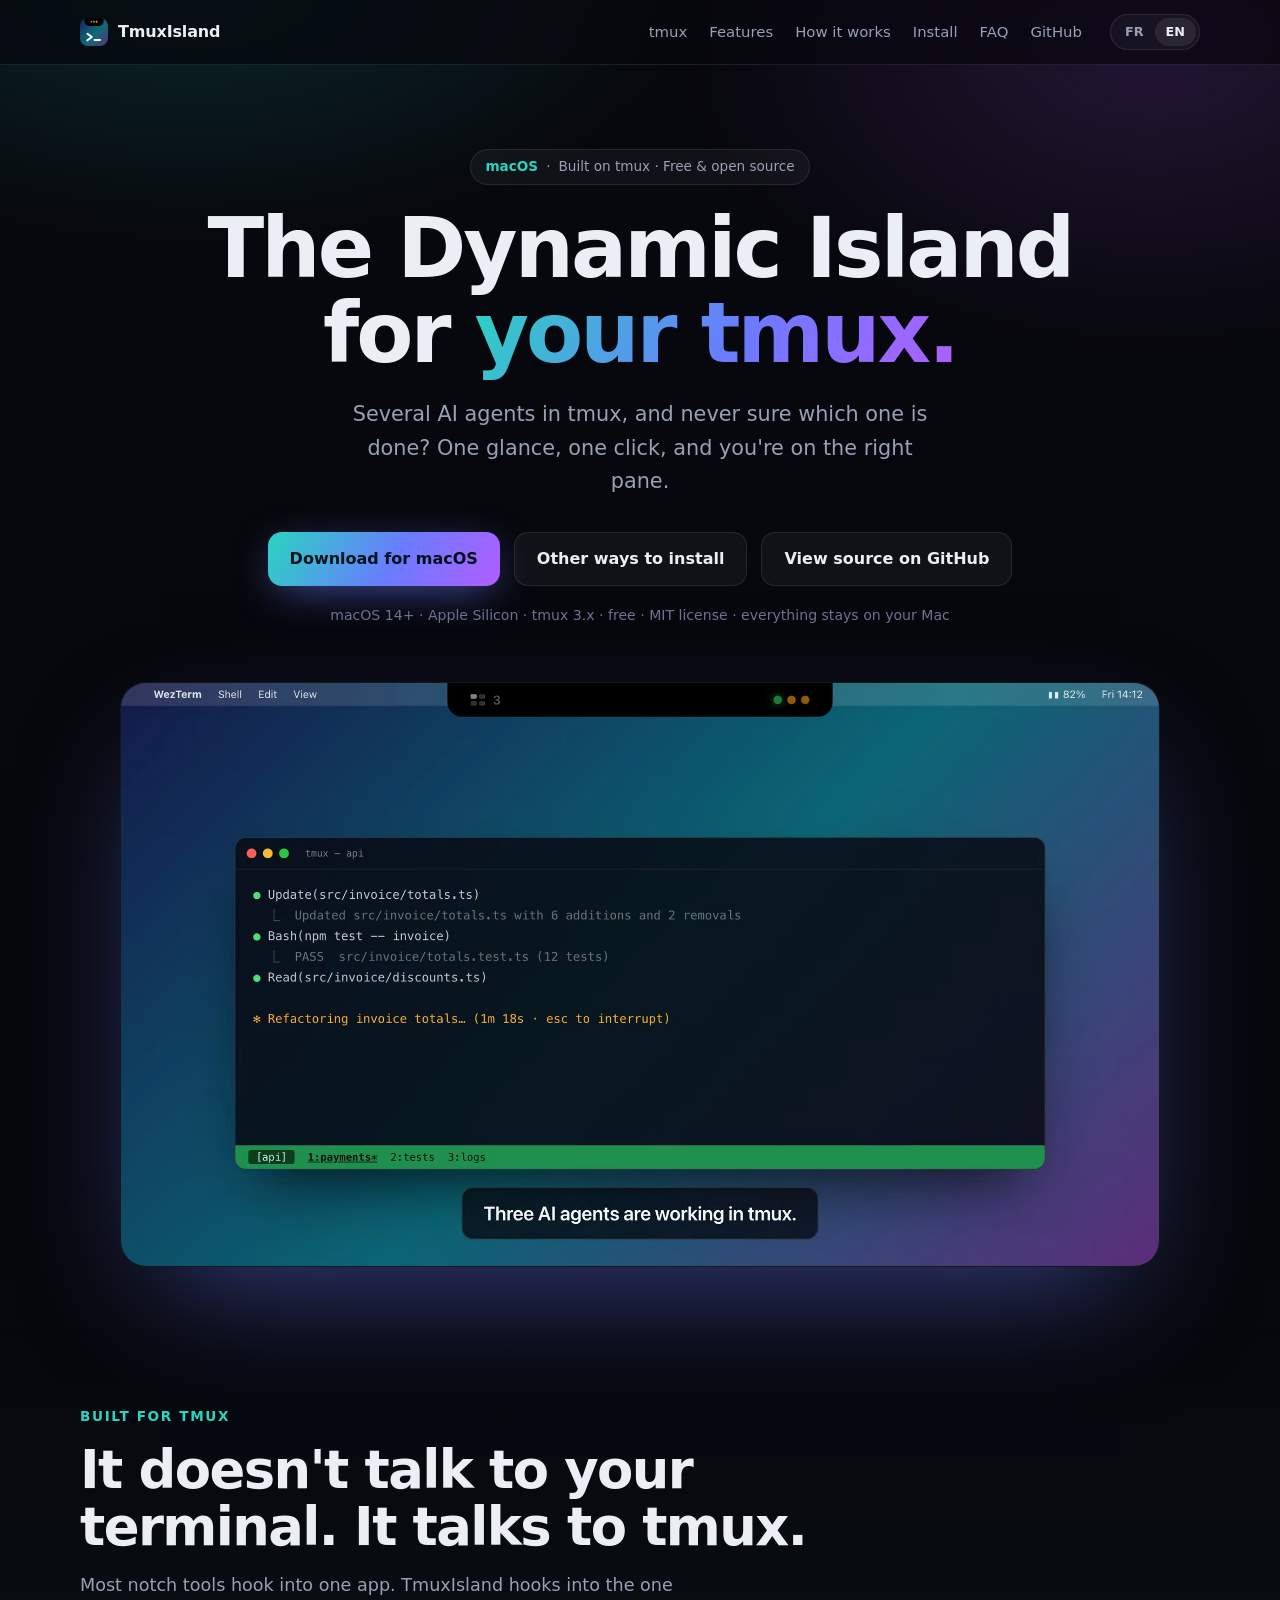
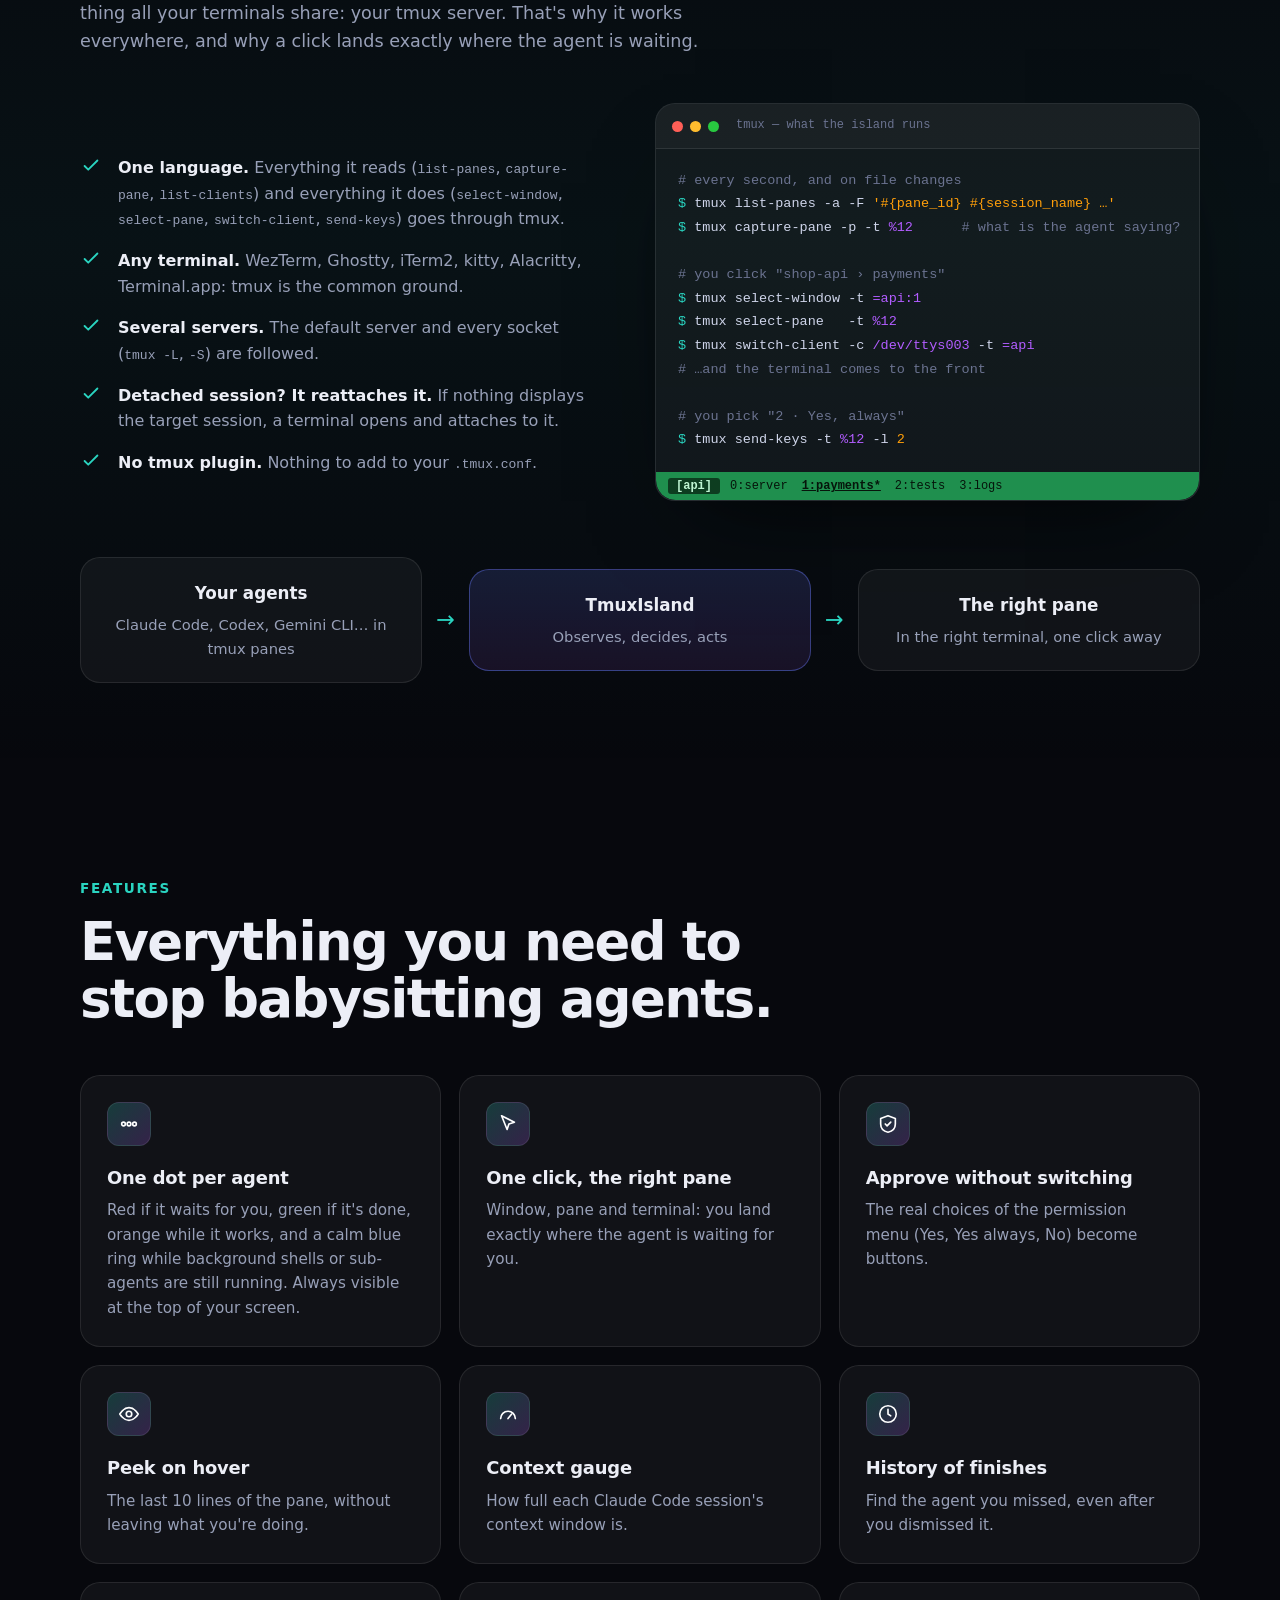
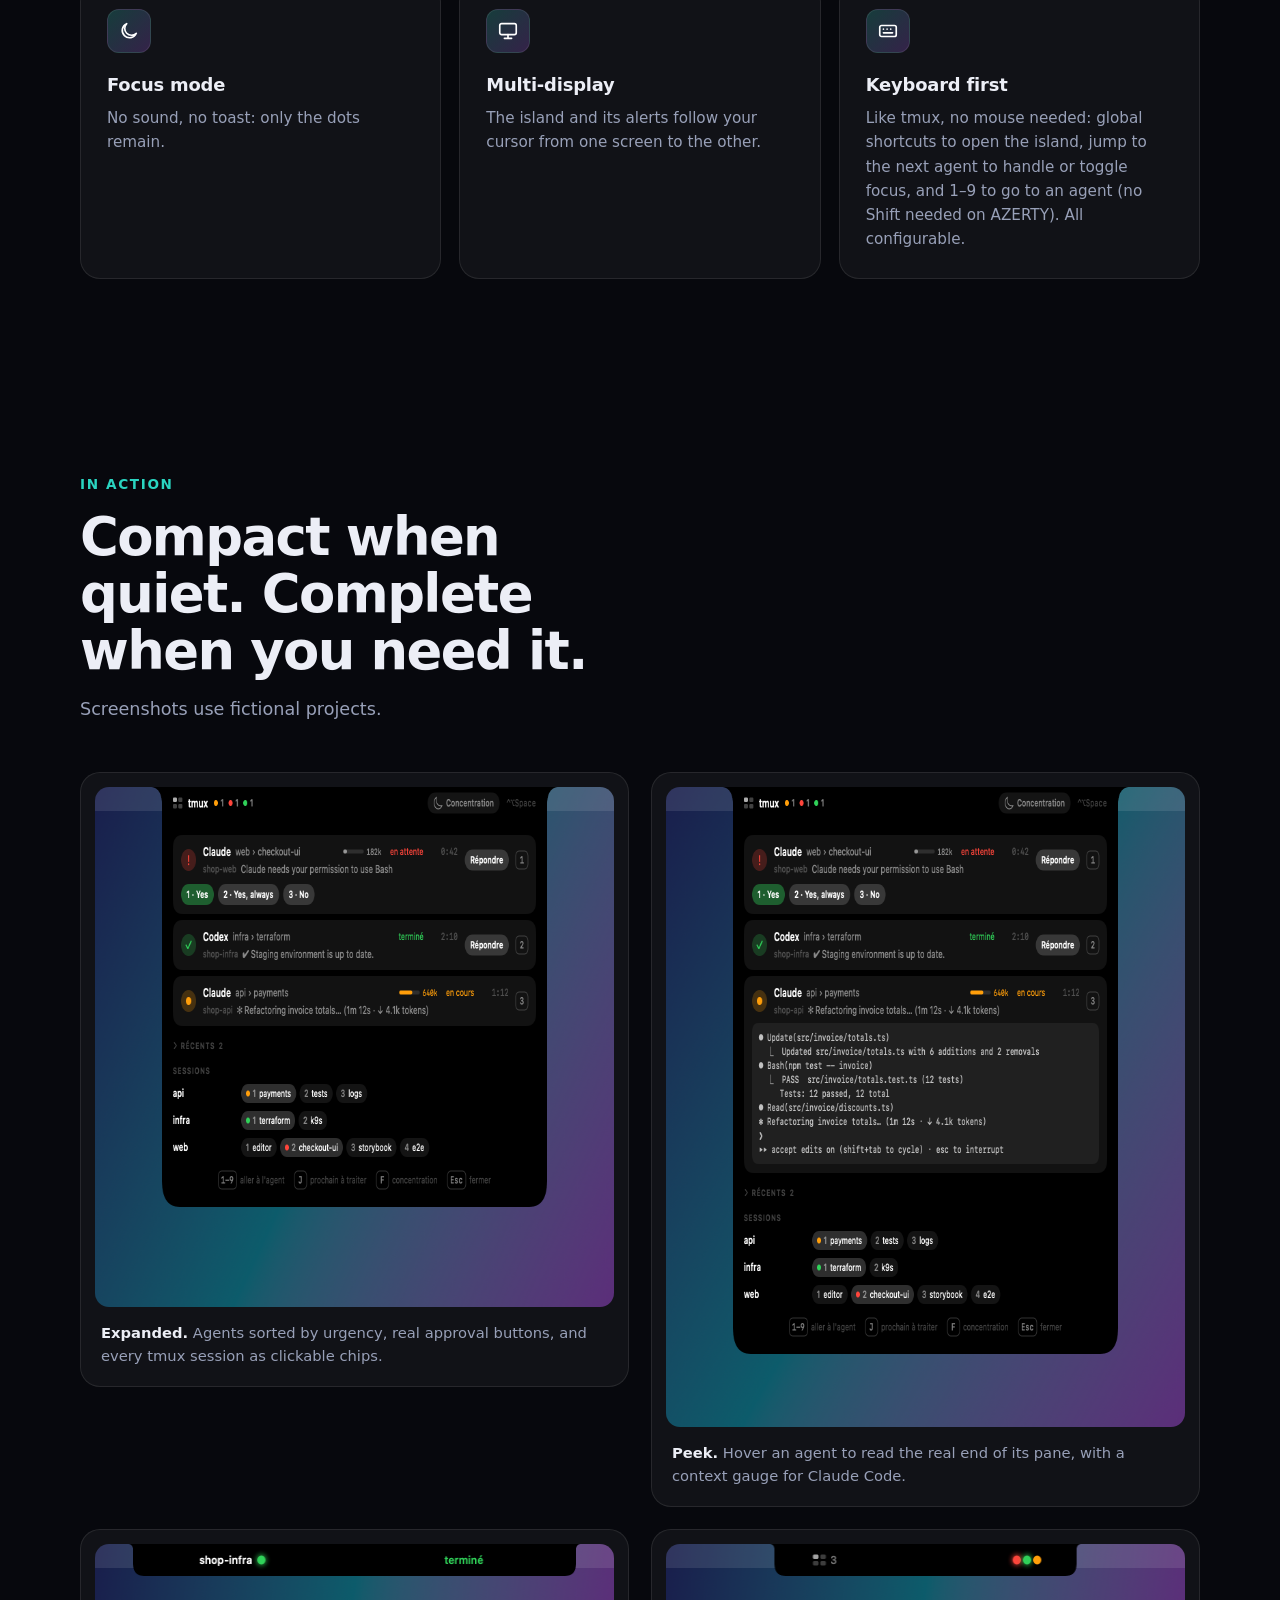
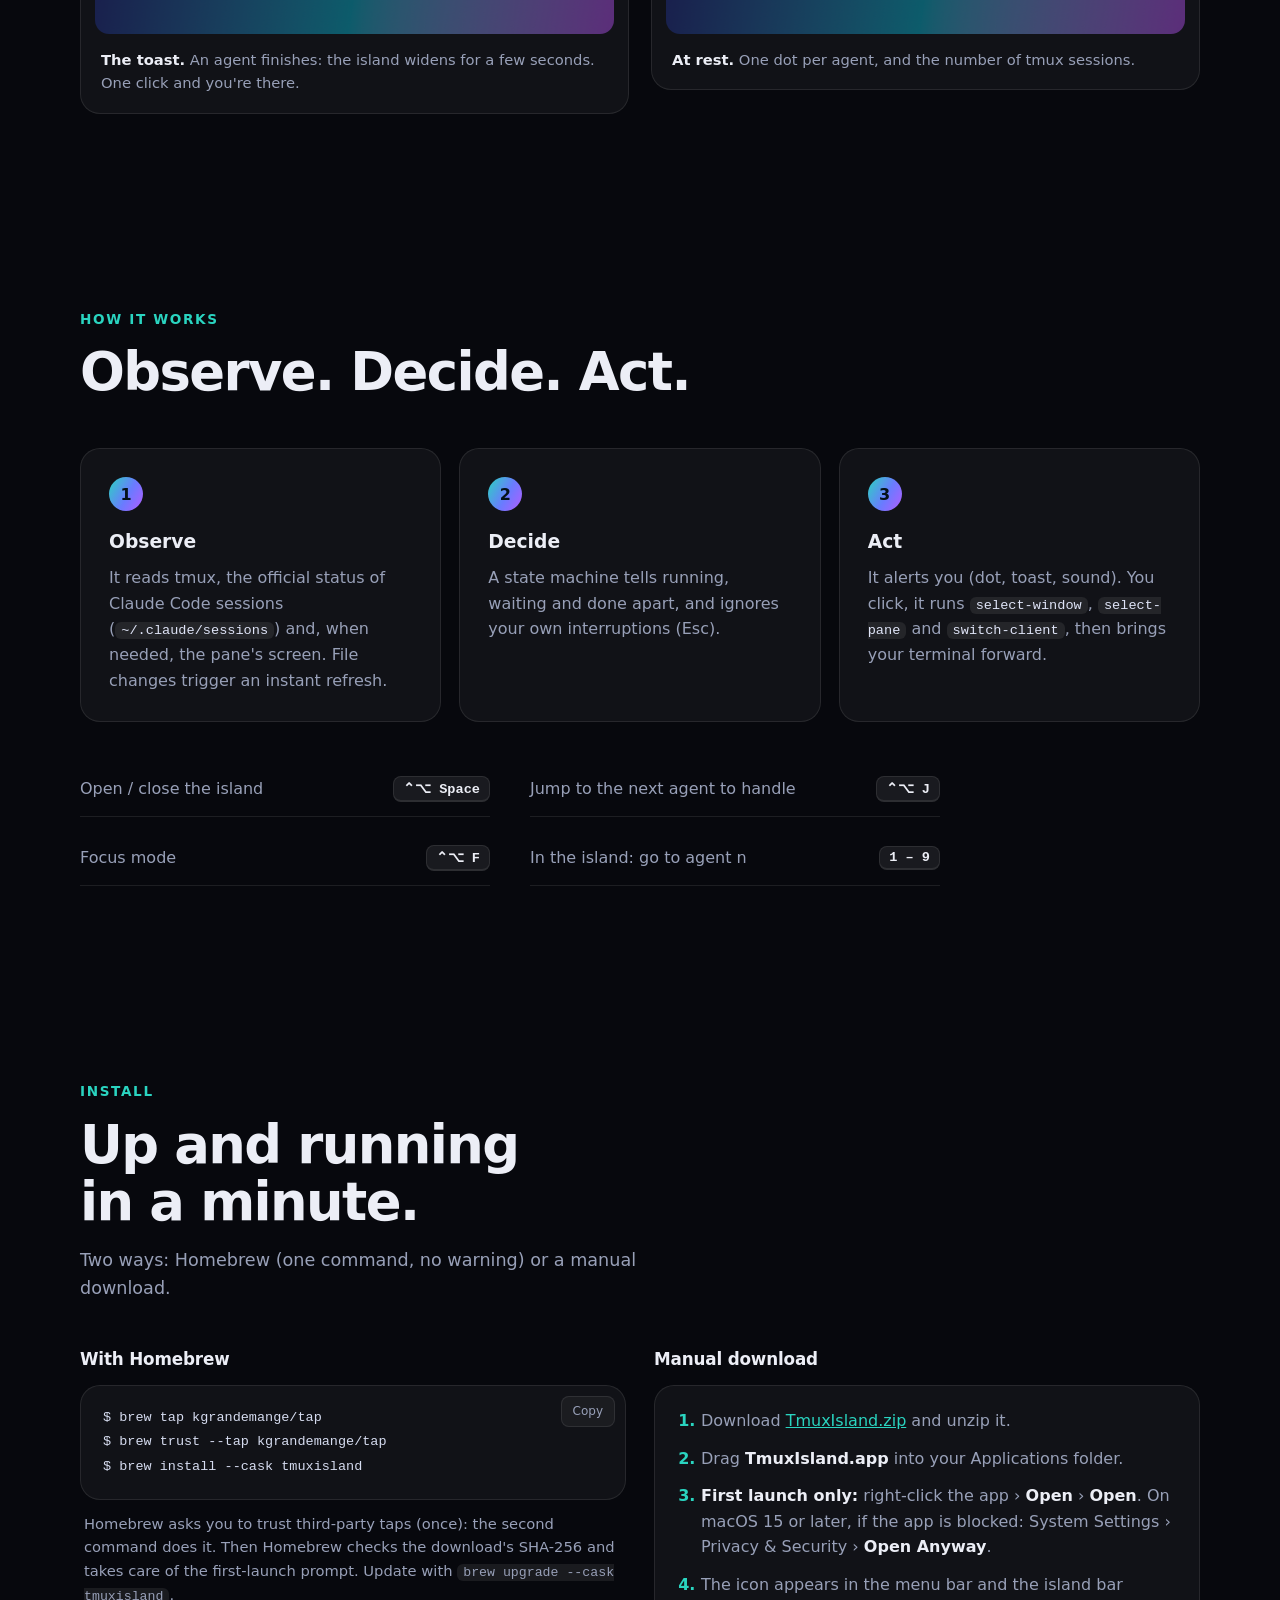
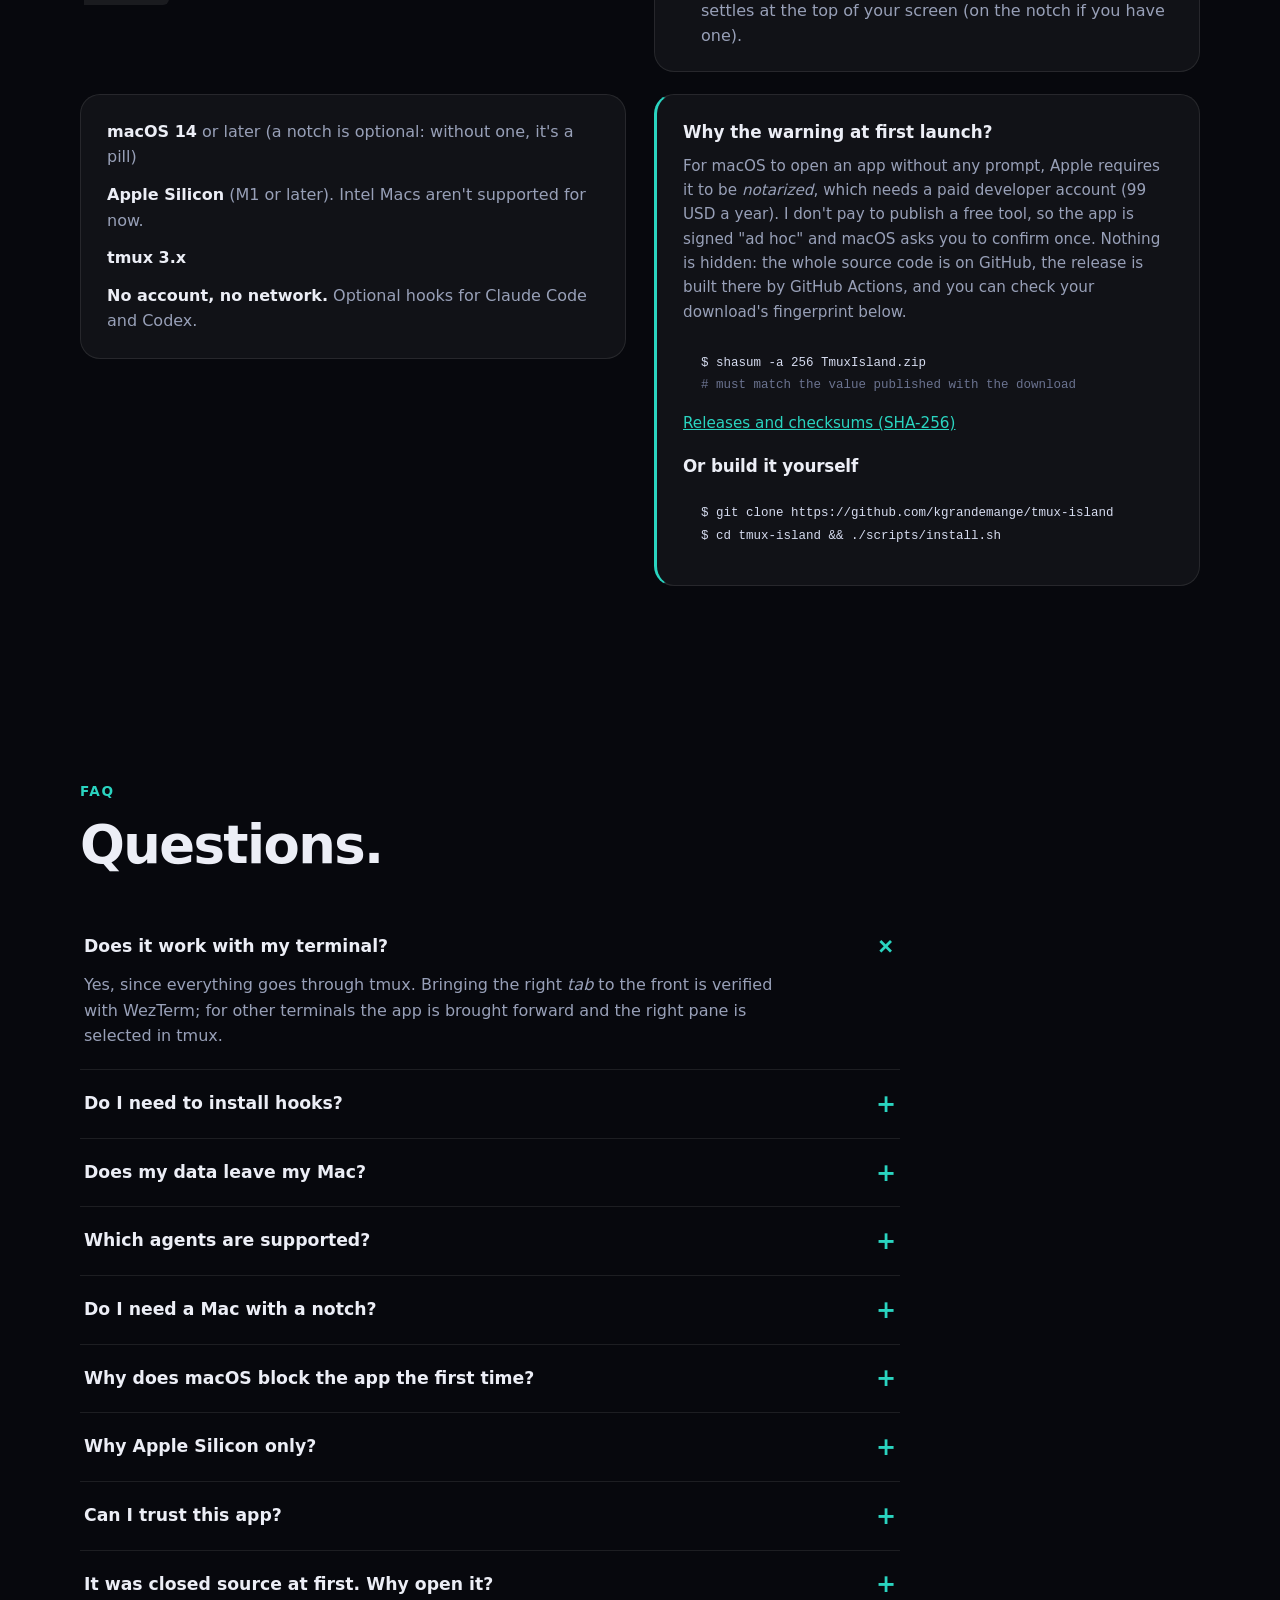
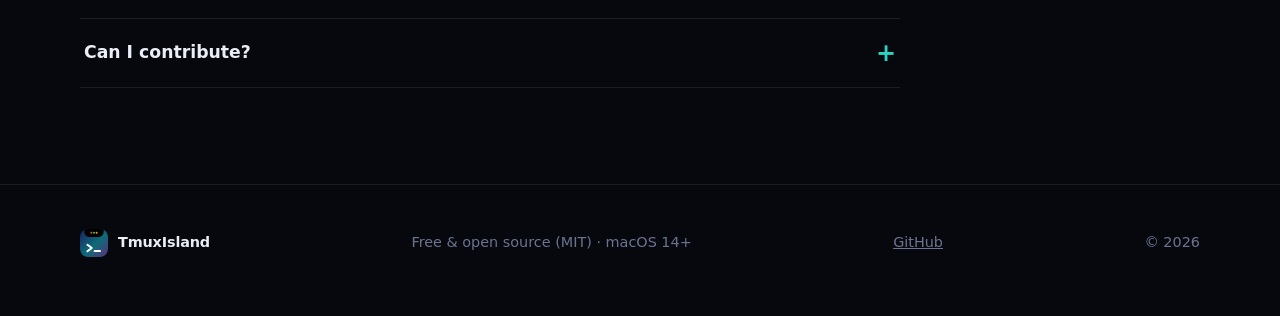
==== commit fc4f44e7: "docs: add demo GIFs, the blue background state and keyboard shortcuts" ====
--- a/docs/index.html
+++ b/docs/index.html
@@ -129,7 +129,7 @@
     </div>
     <div class="grid">
       <article class="card feat reveal"><div class="ico"><svg viewBox="0 0 24 24" fill="none" stroke-width="1.8" stroke-linecap="round" stroke-linejoin="round"><use href="#i-dots"/></svg></div>
-        <h3 data-en="One dot per agent">Un point par agent</h3><p data-en="Red if it waits for you, green if it's done, orange while it works. Always visible around the notch.">Rouge s'il t'attend, vert s'il a fini, orange pendant qu'il travaille. Toujours visible autour de la notch.</p></article>
+        <h3 data-en="One dot per agent">Un point par agent</h3><p data-en="Red if it waits for you, green if it's done, orange while it works, and a calm blue ring while background shells or sub-agents are still running. Always visible at the top of your screen.">Rouge s'il t'attend, vert s'il a fini, orange pendant qu'il travaille, et une bague bleue calme tant que des shells ou sous-agents tournent en arrière-plan. Toujours visible en haut de l'écran.</p></article>
       <article class="card feat reveal"><div class="ico"><svg viewBox="0 0 24 24" fill="none" stroke-width="1.8" stroke-linecap="round" stroke-linejoin="round"><use href="#i-click"/></svg></div>
         <h3 data-en="One click, the right pane">Un clic, le bon pane</h3><p data-en="Window, pane and terminal: you land exactly where the agent is waiting for you.">Fenêtre, pane et terminal : tu arrives exactement là où l'agent t'attend.</p></article>
       <article class="card feat reveal"><div class="ico"><svg viewBox="0 0 24 24" fill="none" stroke-width="1.8" stroke-linecap="round" stroke-linejoin="round"><use href="#i-shield"/></svg></div>
@@ -145,7 +145,7 @@
       <article class="card feat reveal"><div class="ico"><svg viewBox="0 0 24 24" fill="none" stroke-width="1.8" stroke-linecap="round" stroke-linejoin="round"><use href="#i-screens"/></svg></div>
         <h3 data-en="Multi-display">Multi-écrans</h3><p data-en="The island and its alerts follow your cursor from one screen to the other.">L'île et ses alertes suivent ton curseur d'un écran à l'autre.</p></article>
       <article class="card feat reveal"><div class="ico"><svg viewBox="0 0 24 24" fill="none" stroke-width="1.8" stroke-linecap="round" stroke-linejoin="round"><use href="#i-key"/></svg></div>
-        <h3 data-en="Global shortcuts">Raccourcis globaux</h3><p data-en="Open the island, jump to the next agent to handle, toggle focus. All configurable.">Ouvre l'île, saute au prochain agent à traiter, active la concentration. Tout est configurable.</p></article>
+        <h3 data-en="Keyboard first">Tout au clavier</h3><p data-en="Like tmux, no mouse needed: global shortcuts to open the island, jump to the next agent to handle or toggle focus, and 1–9 to go to an agent (no Shift needed on AZERTY). All configurable.">Comme tmux, la souris est facultative : raccourcis globaux pour ouvrir l'île, sauter au prochain agent à traiter ou activer la concentration, et 1–9 pour aller à un agent (sans Maj en AZERTY). Tout est configurable.</p></article>
     </div>
   </div>
 </section>
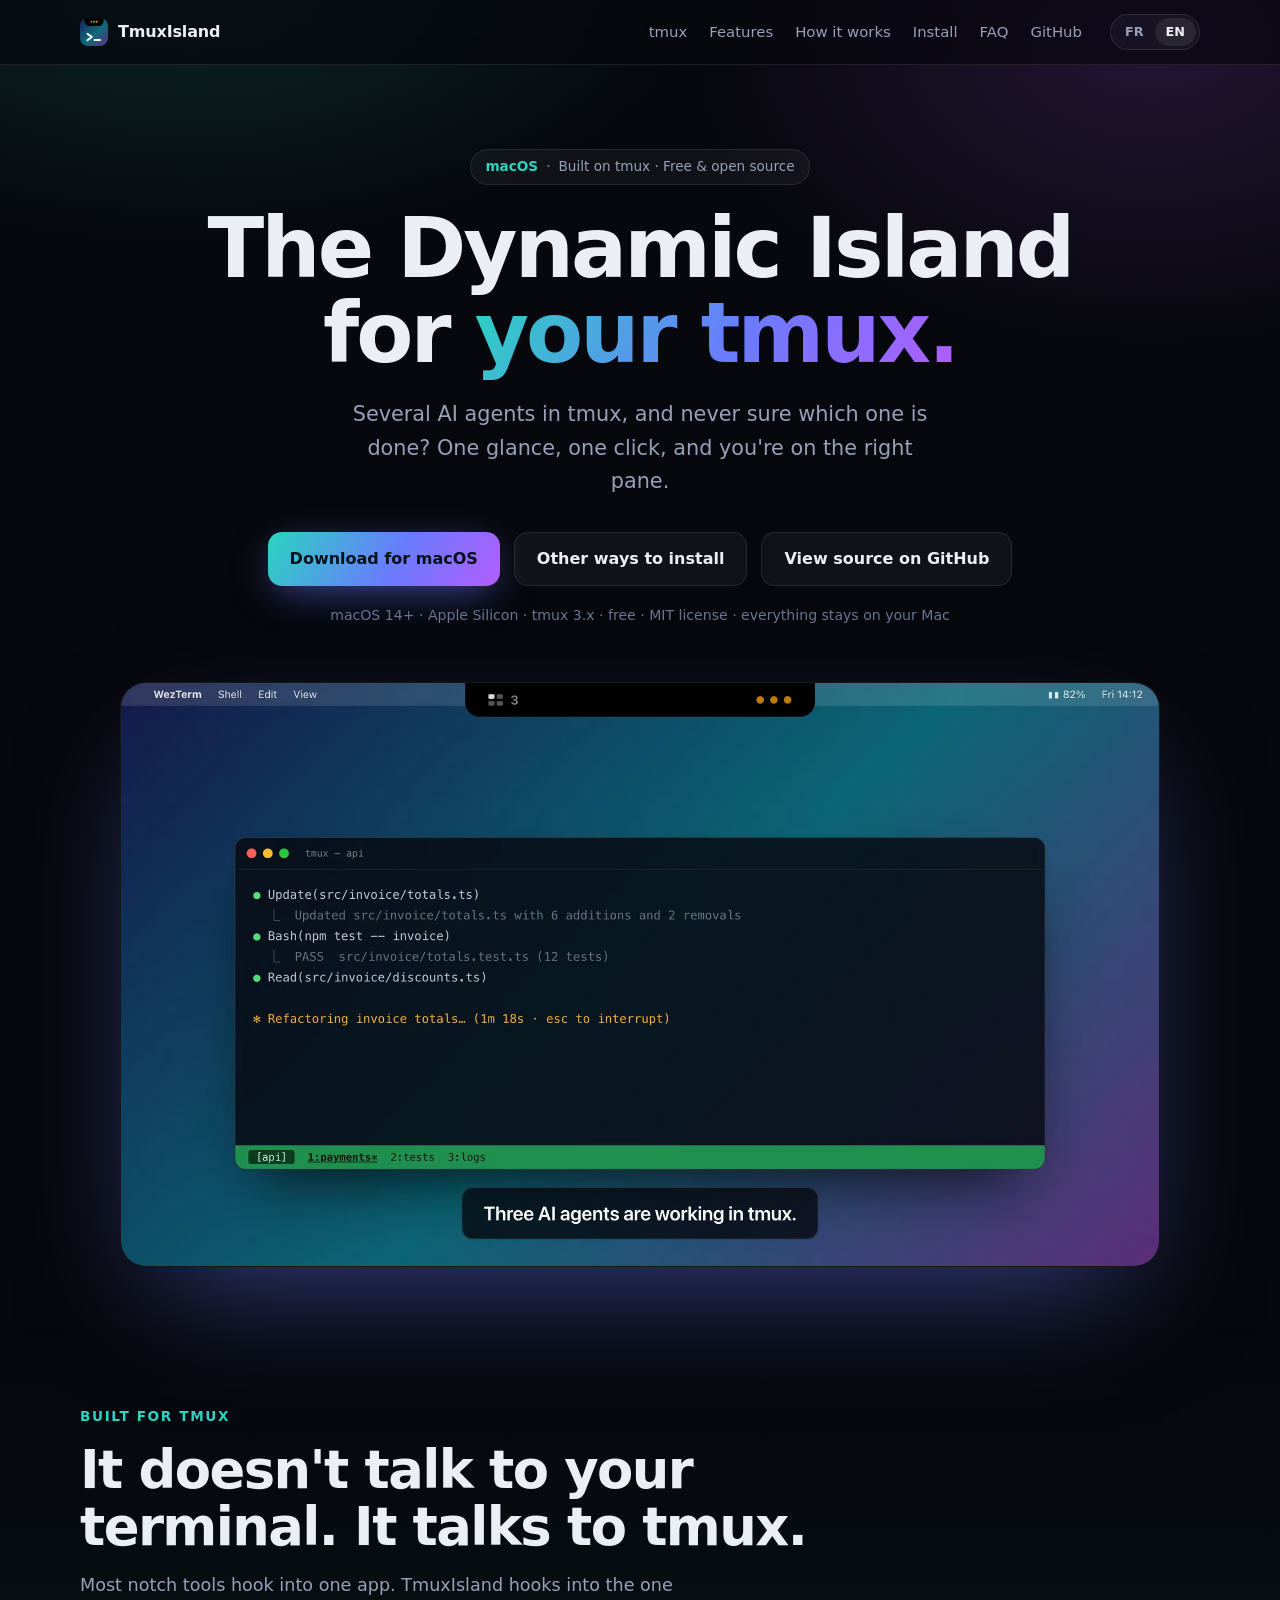
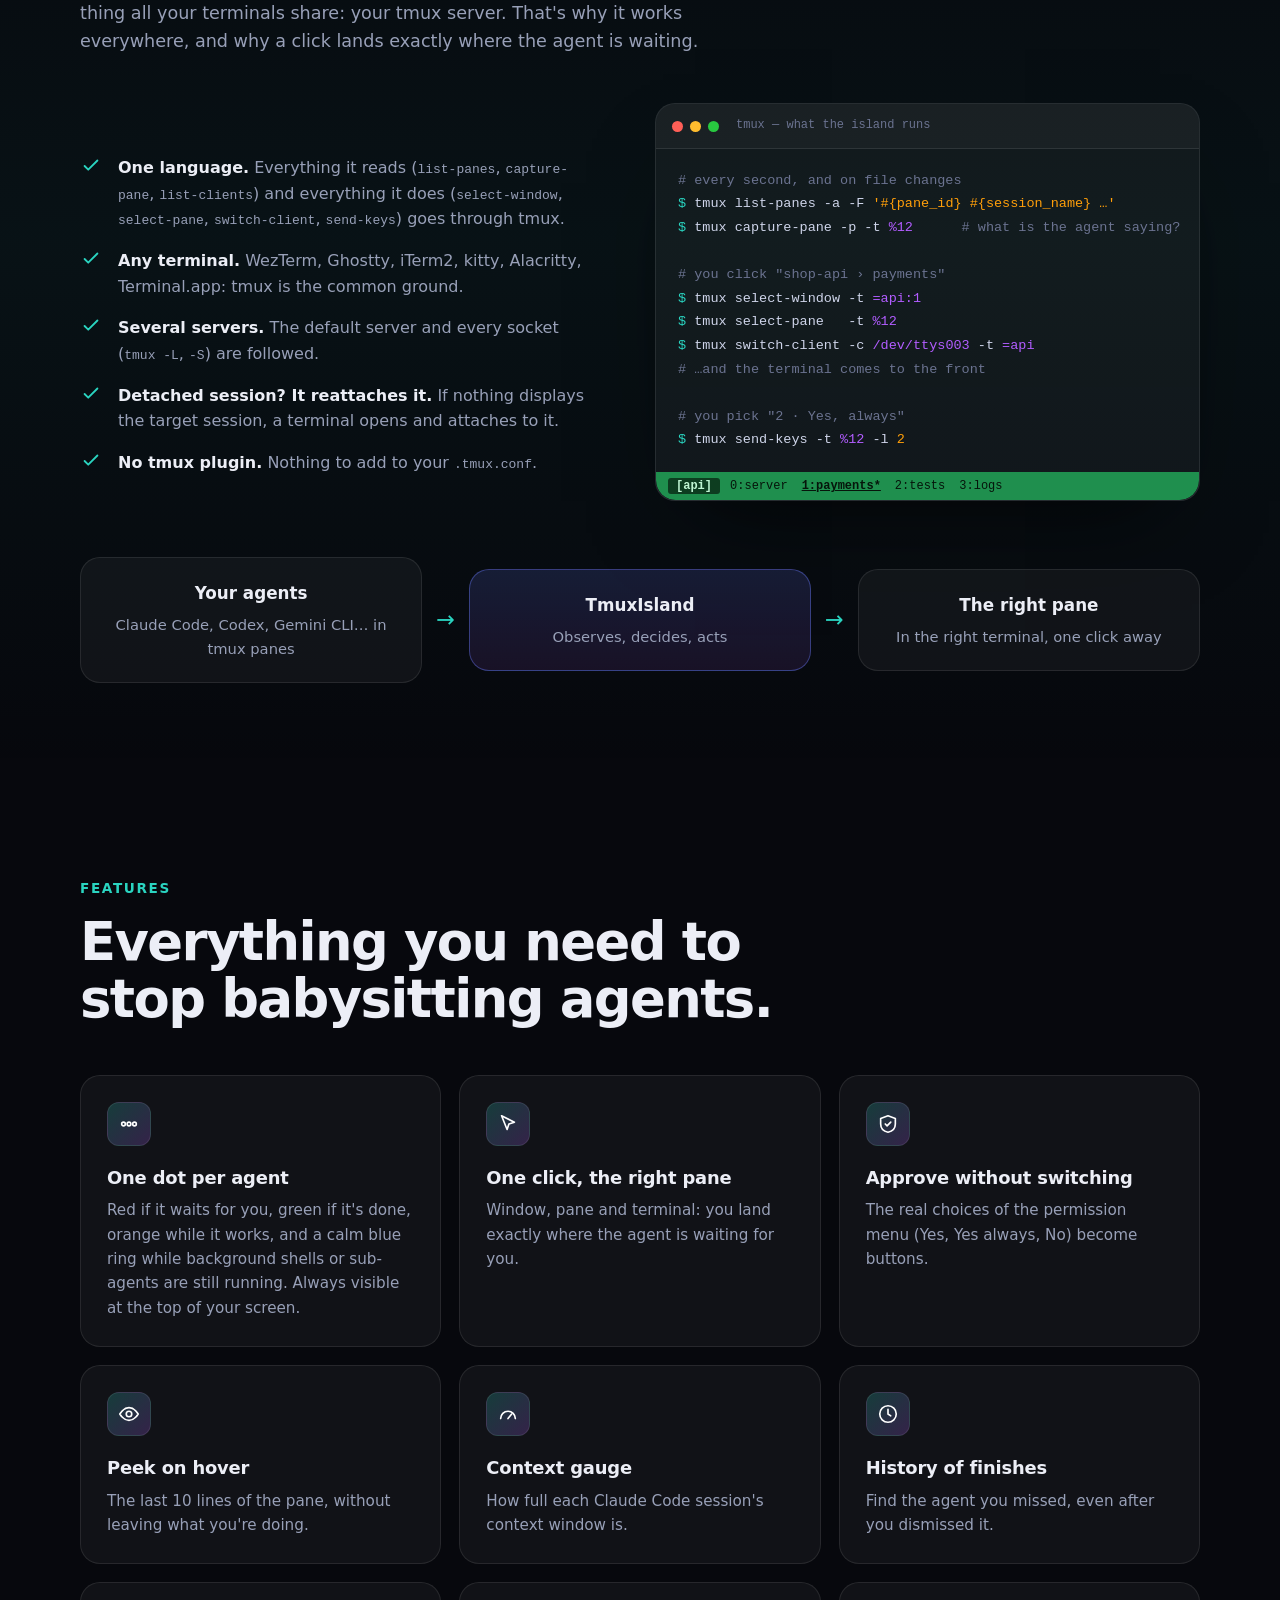
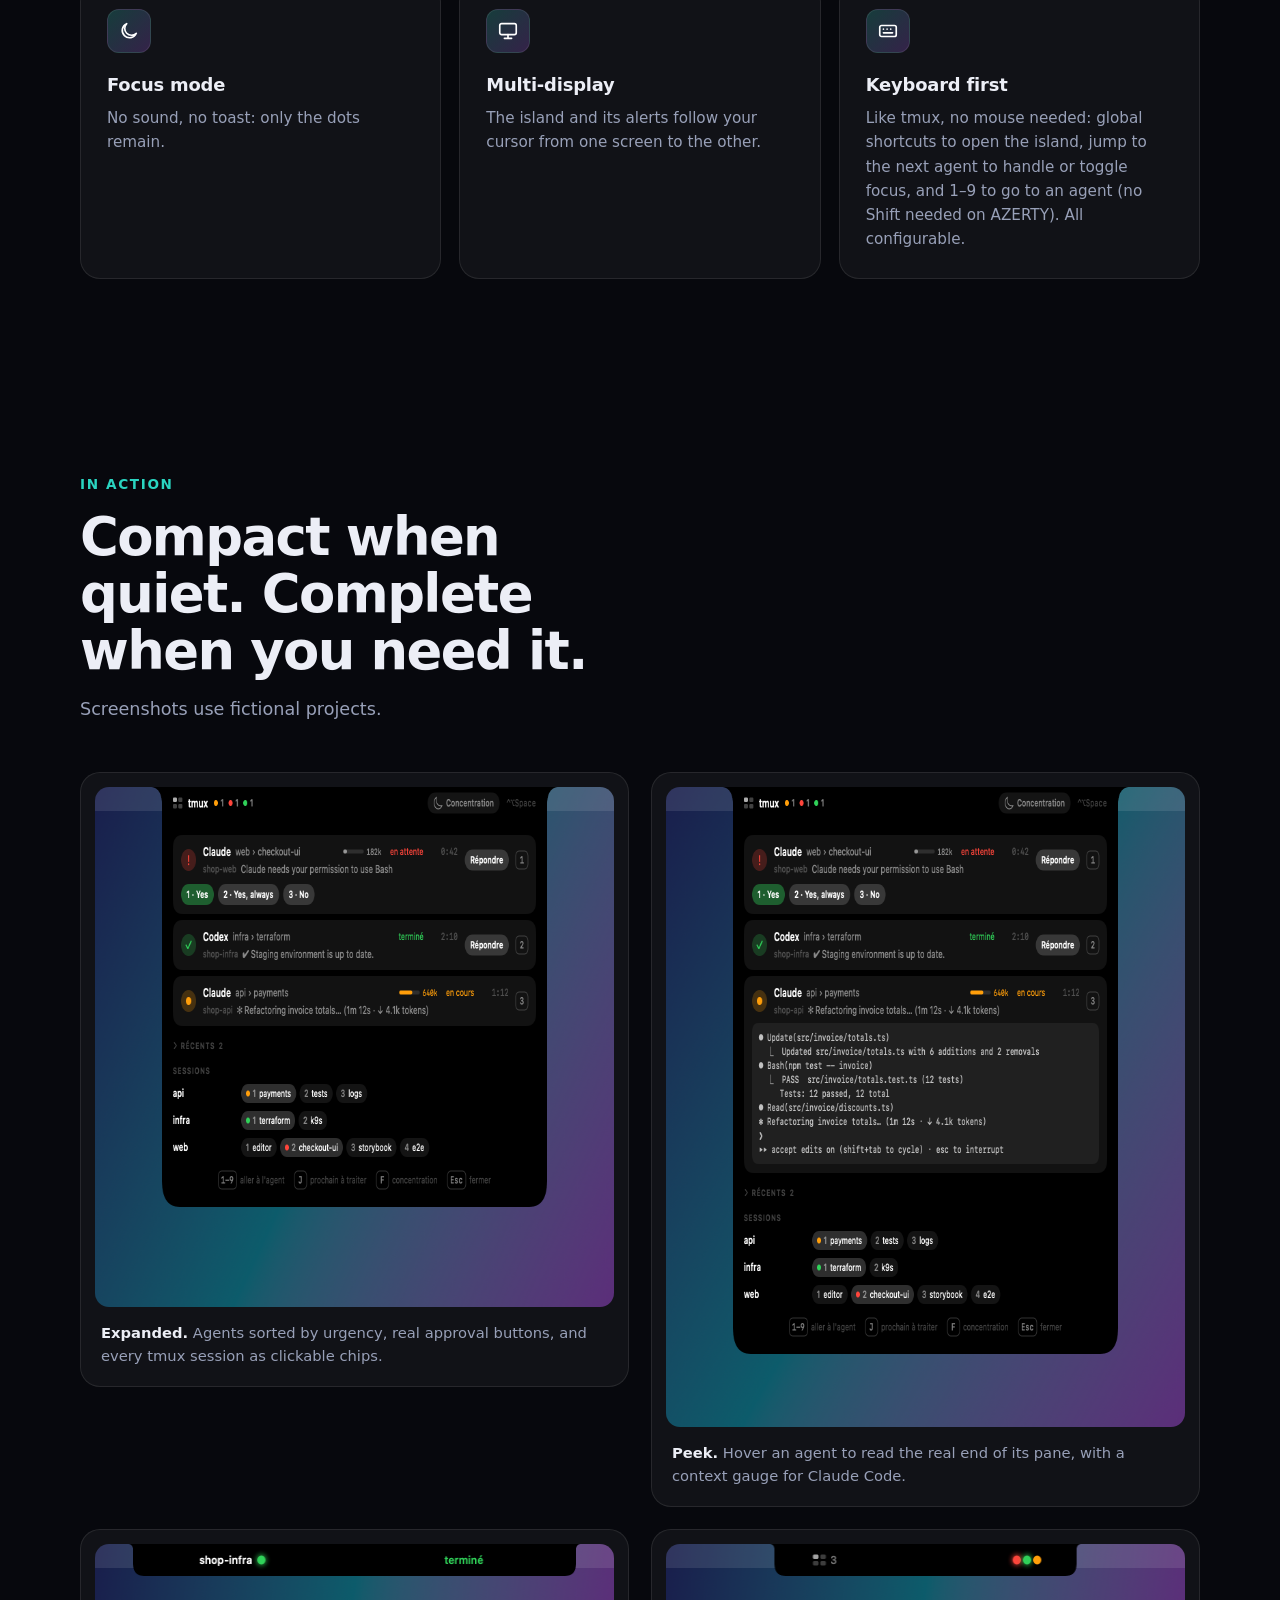
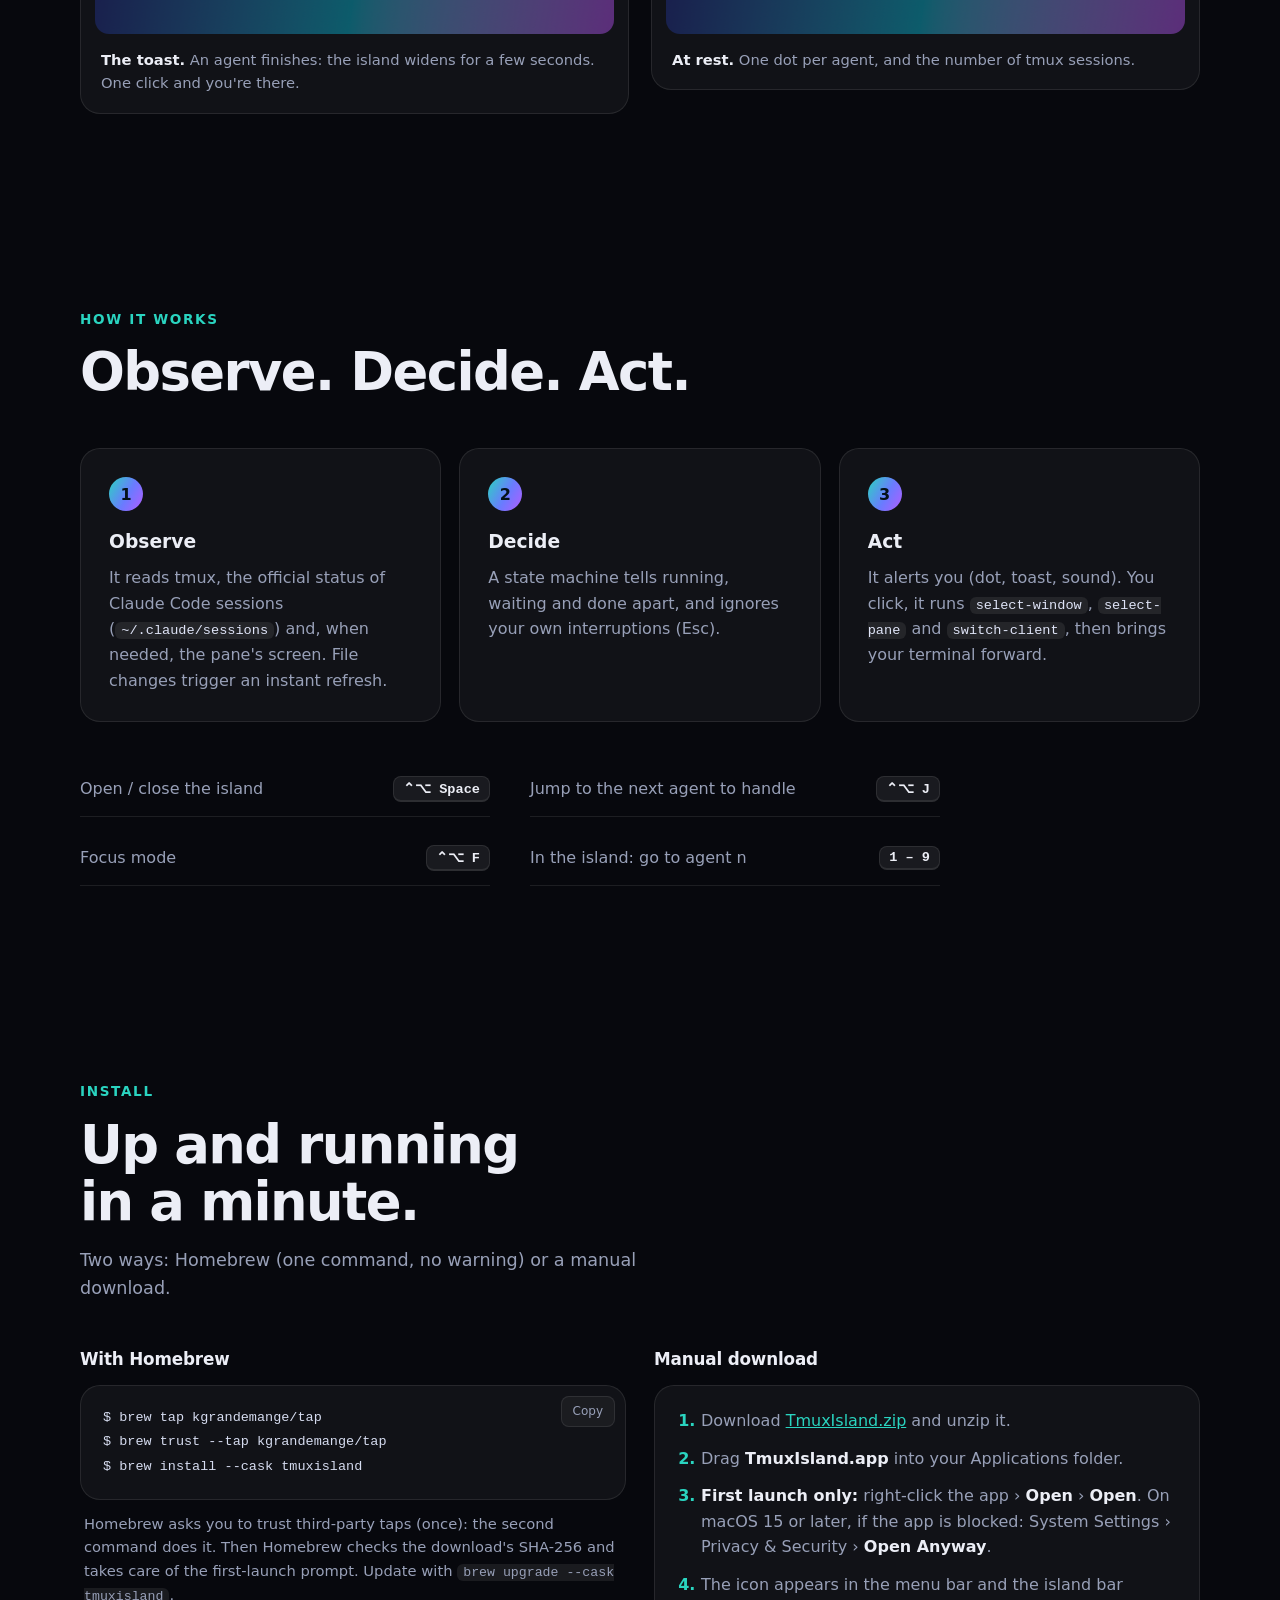
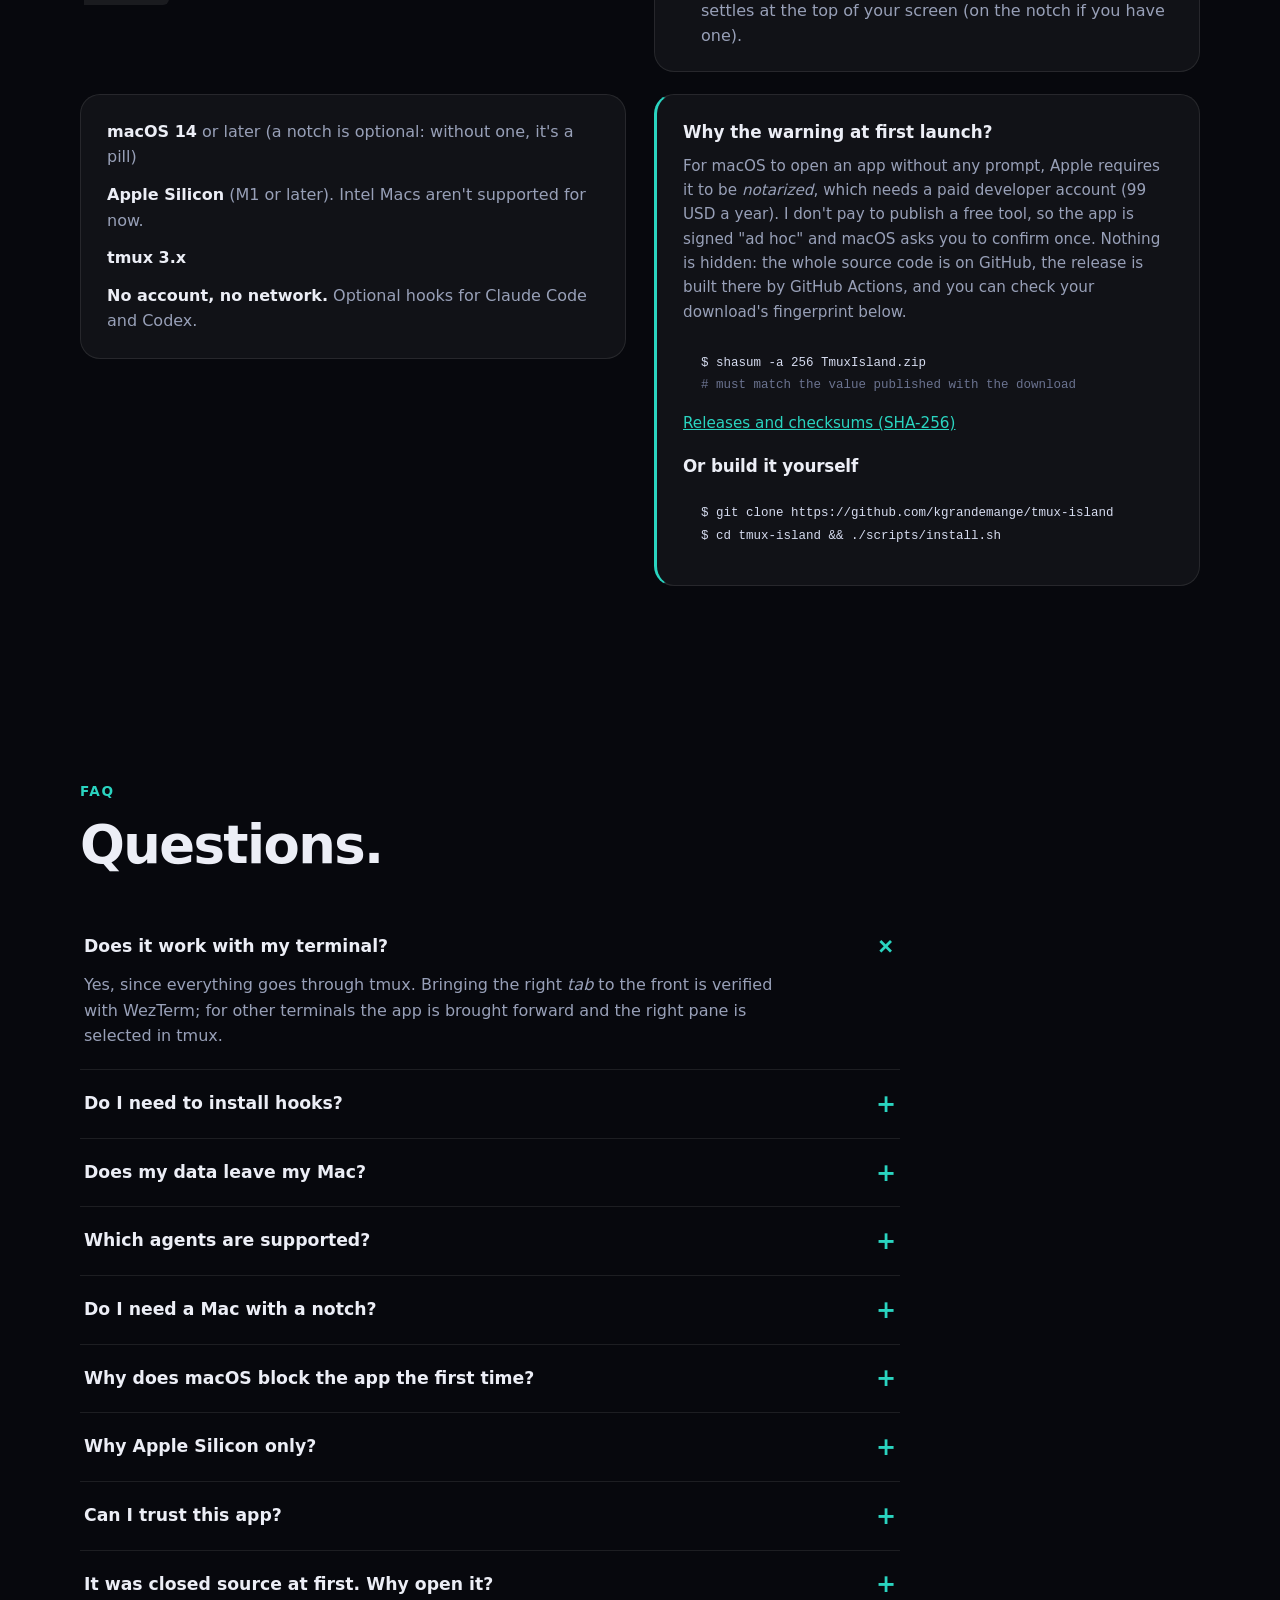
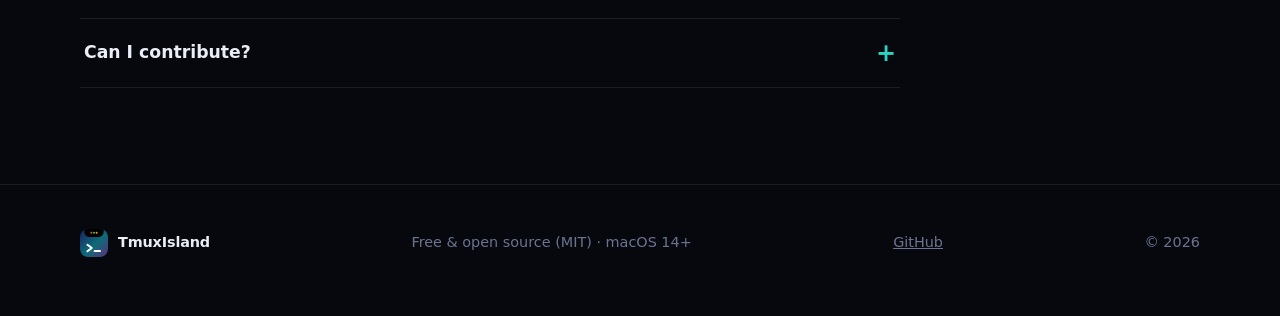
==== commit 6e9f7b35: "Merge branch 'docs/readme-gif' into feat/localization" ====
--- a/docs/index.html
+++ b/docs/index.html
@@ -159,13 +159,13 @@
       <p class="sub" data-en="Screenshots use fictional projects.">Les captures utilisent des projets fictifs.</p>
     </div>
     <div class="shots">
-      <figure class="card reveal"><img src="assets/island-expanded.png" width="760" height="520" loading="lazy" alt="L'île dépliée : un agent en attente avec boutons de validation, un agent terminé, un agent en cours et les sessions tmux" data-en-alt="The expanded island: an agent waiting with approval buttons, a finished agent, a running agent and the tmux sessions">
+      <figure class="card reveal"><img src="assets/island-expanded.png" data-src-en="assets/island-expanded.png" data-src-fr="assets/island-expanded-fr.png" width="760" height="520" loading="lazy" alt="L'île dépliée : un agent en attente avec boutons de validation, un agent terminé, un agent en cours et les sessions tmux" data-en-alt="The expanded island: an agent waiting with approval buttons, a finished agent, a running agent and the tmux sessions">
         <figcaption data-en="<b>Expanded.</b> Agents sorted by urgency, real approval buttons, and every tmux session as clickable chips."><b>Dépliée.</b> Les agents triés par urgence, de vrais boutons de validation, et toutes tes sessions tmux en puces cliquables.</figcaption></figure>
-      <figure class="card reveal"><img src="assets/island-preview.png" width="760" height="640" loading="lazy" alt="Aperçu des dernières lignes du pane au survol d'un agent en cours" data-en-alt="Preview of the pane's last lines when hovering a running agent">
+      <figure class="card reveal"><img src="assets/island-preview.png" data-src-en="assets/island-preview.png" data-src-fr="assets/island-preview-fr.png" width="760" height="640" loading="lazy" alt="Aperçu des dernières lignes du pane au survol d'un agent en cours" data-en-alt="Preview of the pane's last lines when hovering a running agent">
         <figcaption data-en="<b>Peek.</b> Hover an agent to read the real end of its pane, with a context gauge for Claude Code."><b>Aperçu.</b> Survole un agent pour lire la vraie fin de son pane, avec la jauge de contexte pour Claude Code.</figcaption></figure>
-      <figure class="card reveal"><img src="assets/island-toast.png" width="560" height="90" loading="lazy" alt="Toast : le projet shop-infra est terminé" data-en-alt="Toast: the shop-infra project is done">
+      <figure class="card reveal"><img src="assets/island-toast.png" data-src-en="assets/island-toast.png" data-src-fr="assets/island-toast-fr.png" width="560" height="90" loading="lazy" alt="Toast : le projet shop-infra est terminé" data-en-alt="Toast: the shop-infra project is done">
         <figcaption data-en="<b>The toast.</b> An agent finishes: the island widens for a few seconds. One click and you're there."><b>Le toast.</b> Un agent finit : l'île s'élargit quelques secondes. Un clic et tu y es.</figcaption></figure>
-      <figure class="card reveal"><img src="assets/island-compact.png" width="560" height="90" loading="lazy" alt="Île compacte avec un point par agent" data-en-alt="Compact island with one dot per agent">
+      <figure class="card reveal"><img src="assets/island-compact.png" data-src-en="assets/island-compact.png" data-src-fr="assets/island-compact-fr.png" width="560" height="90" loading="lazy" alt="Île compacte avec un point par agent" data-en-alt="Compact island with one dot per agent">
         <figcaption data-en="<b>At rest.</b> One dot per agent, and the number of tmux sessions."><b>Au repos.</b> Un point par agent, et le nombre de sessions tmux.</figcaption></figure>
     </div>
   </div>
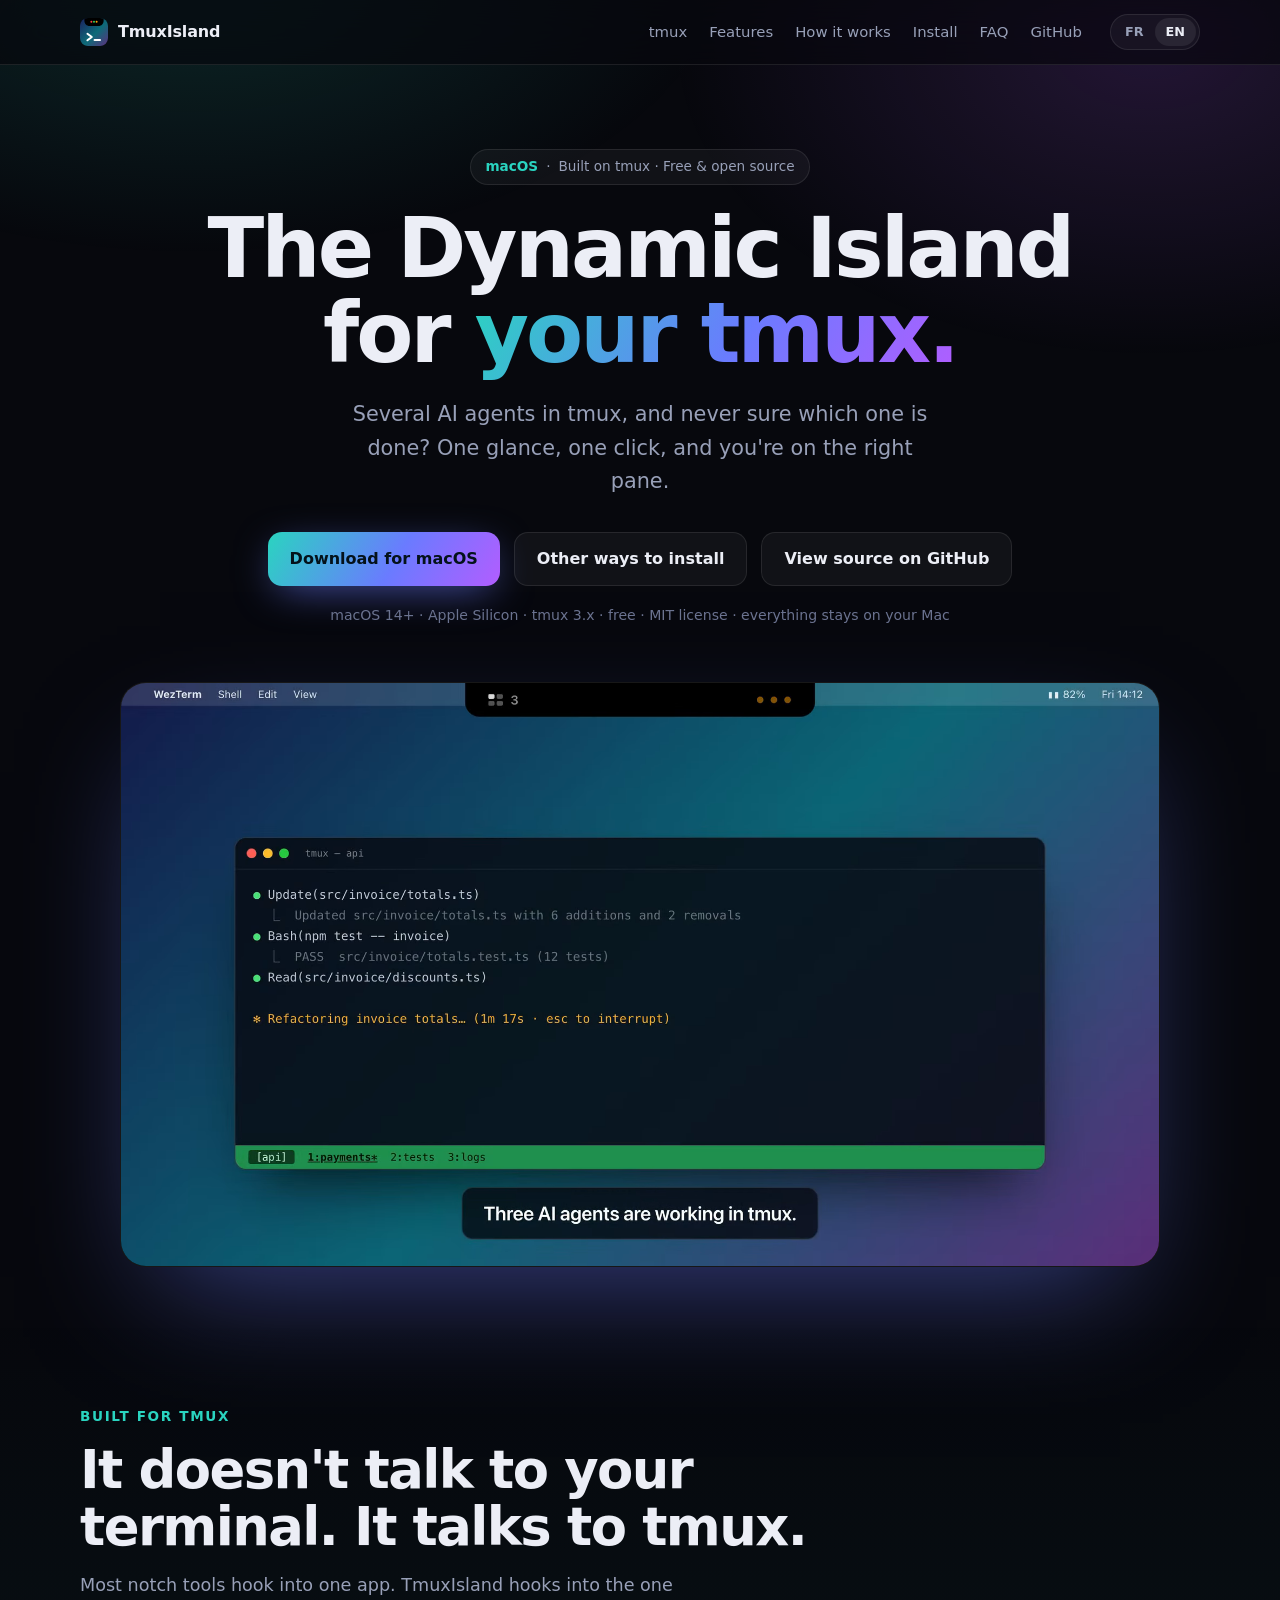
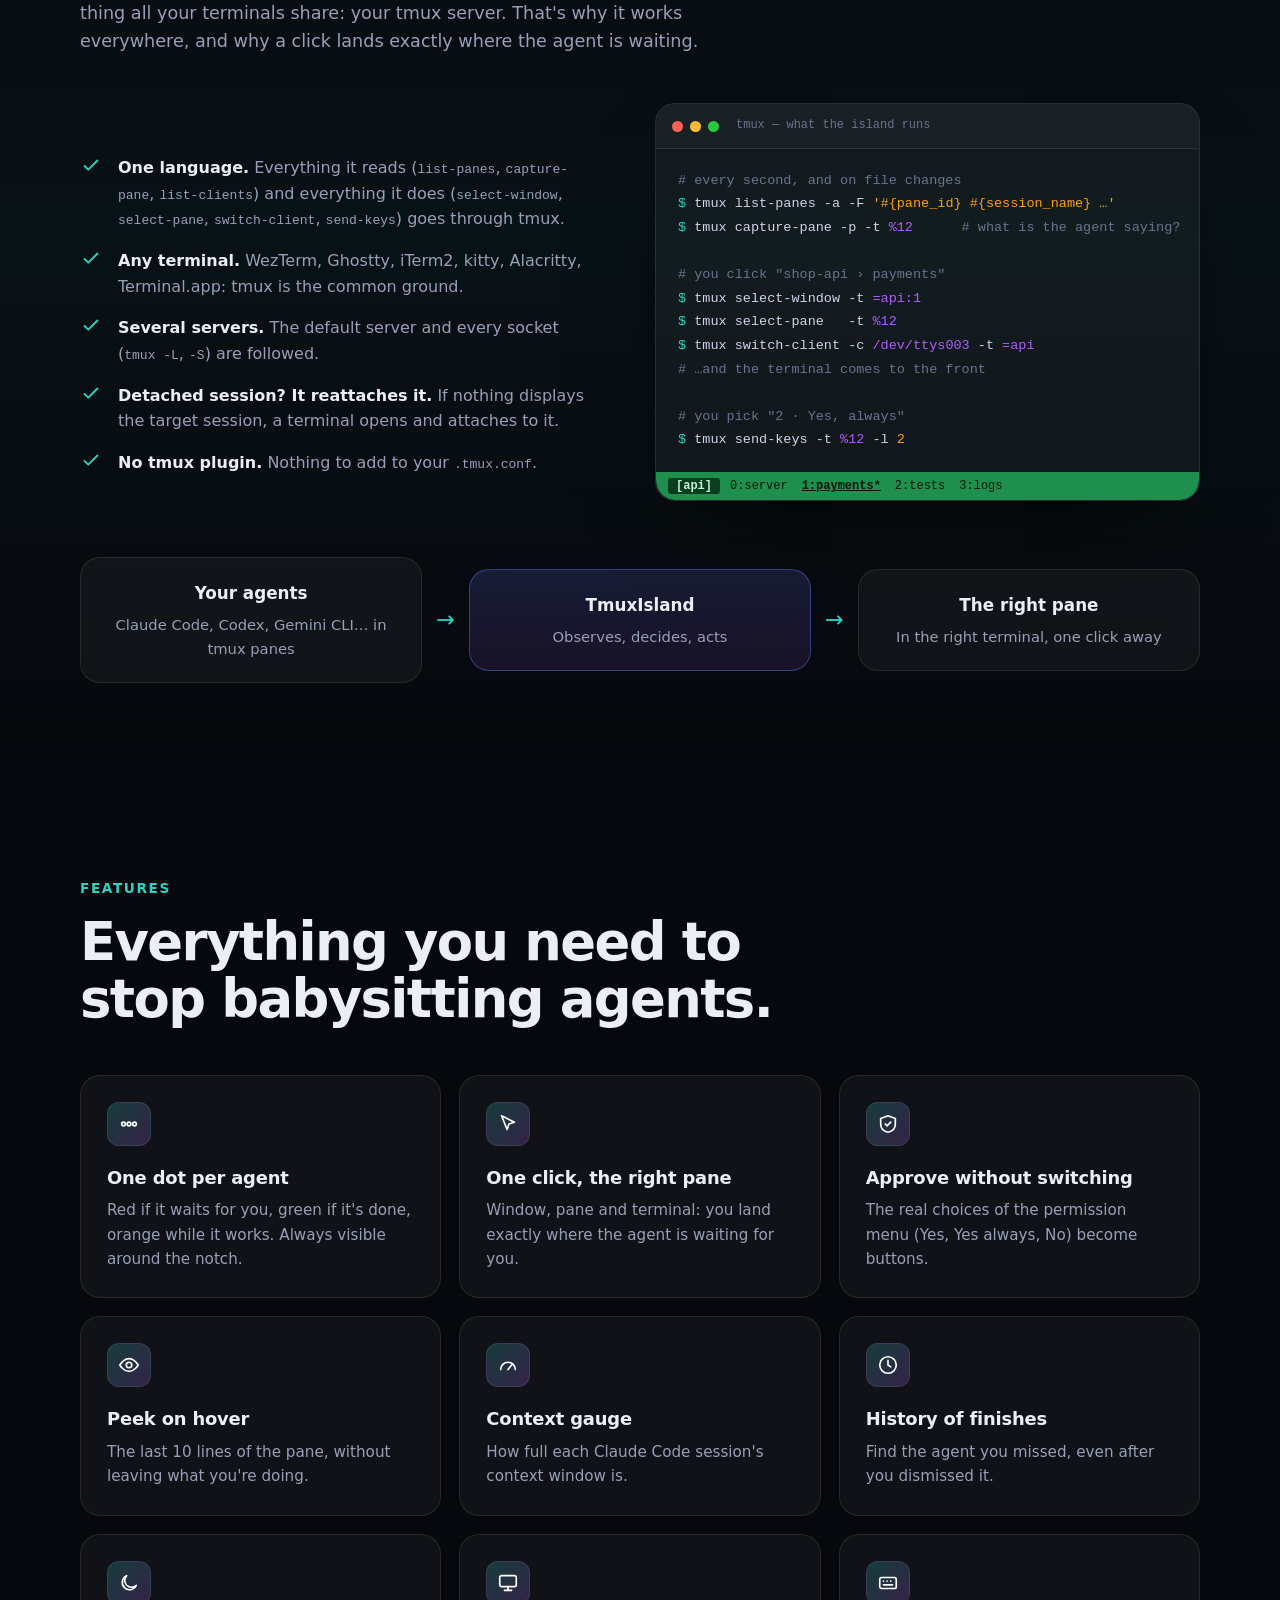
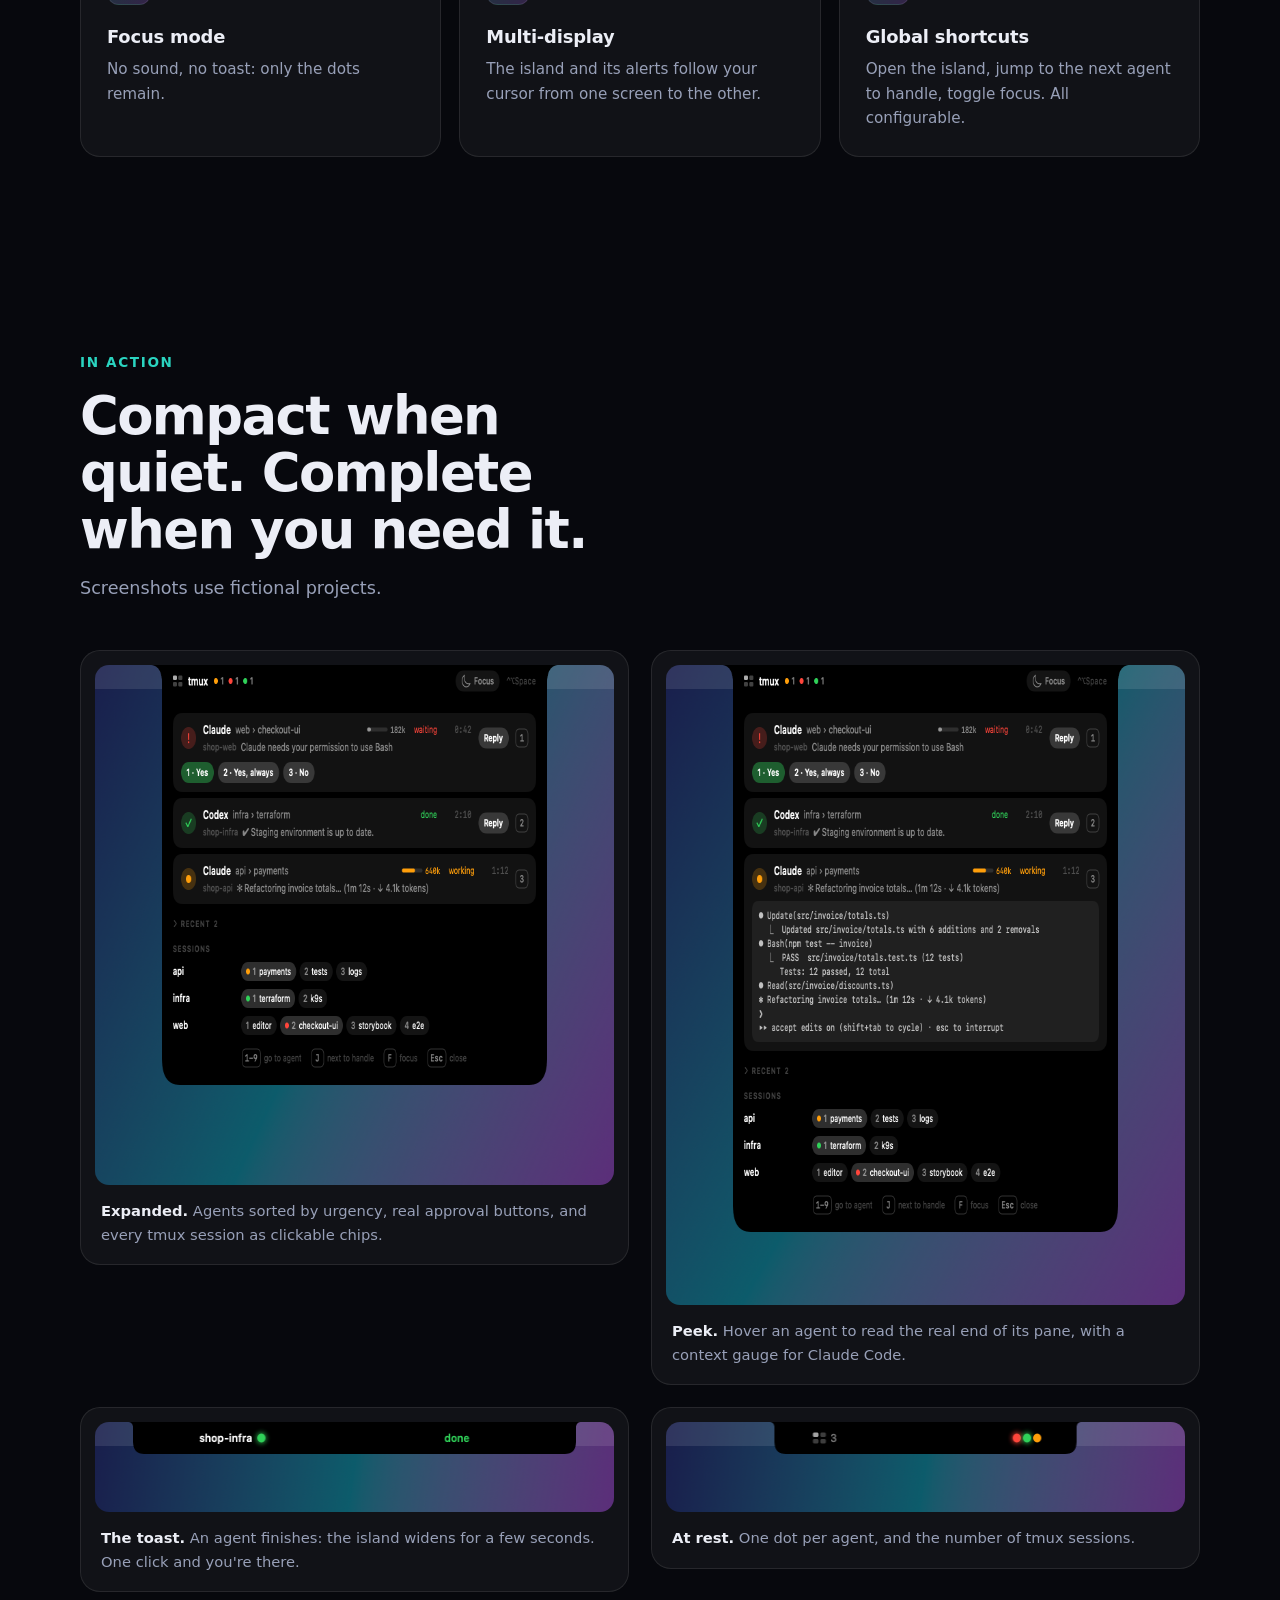
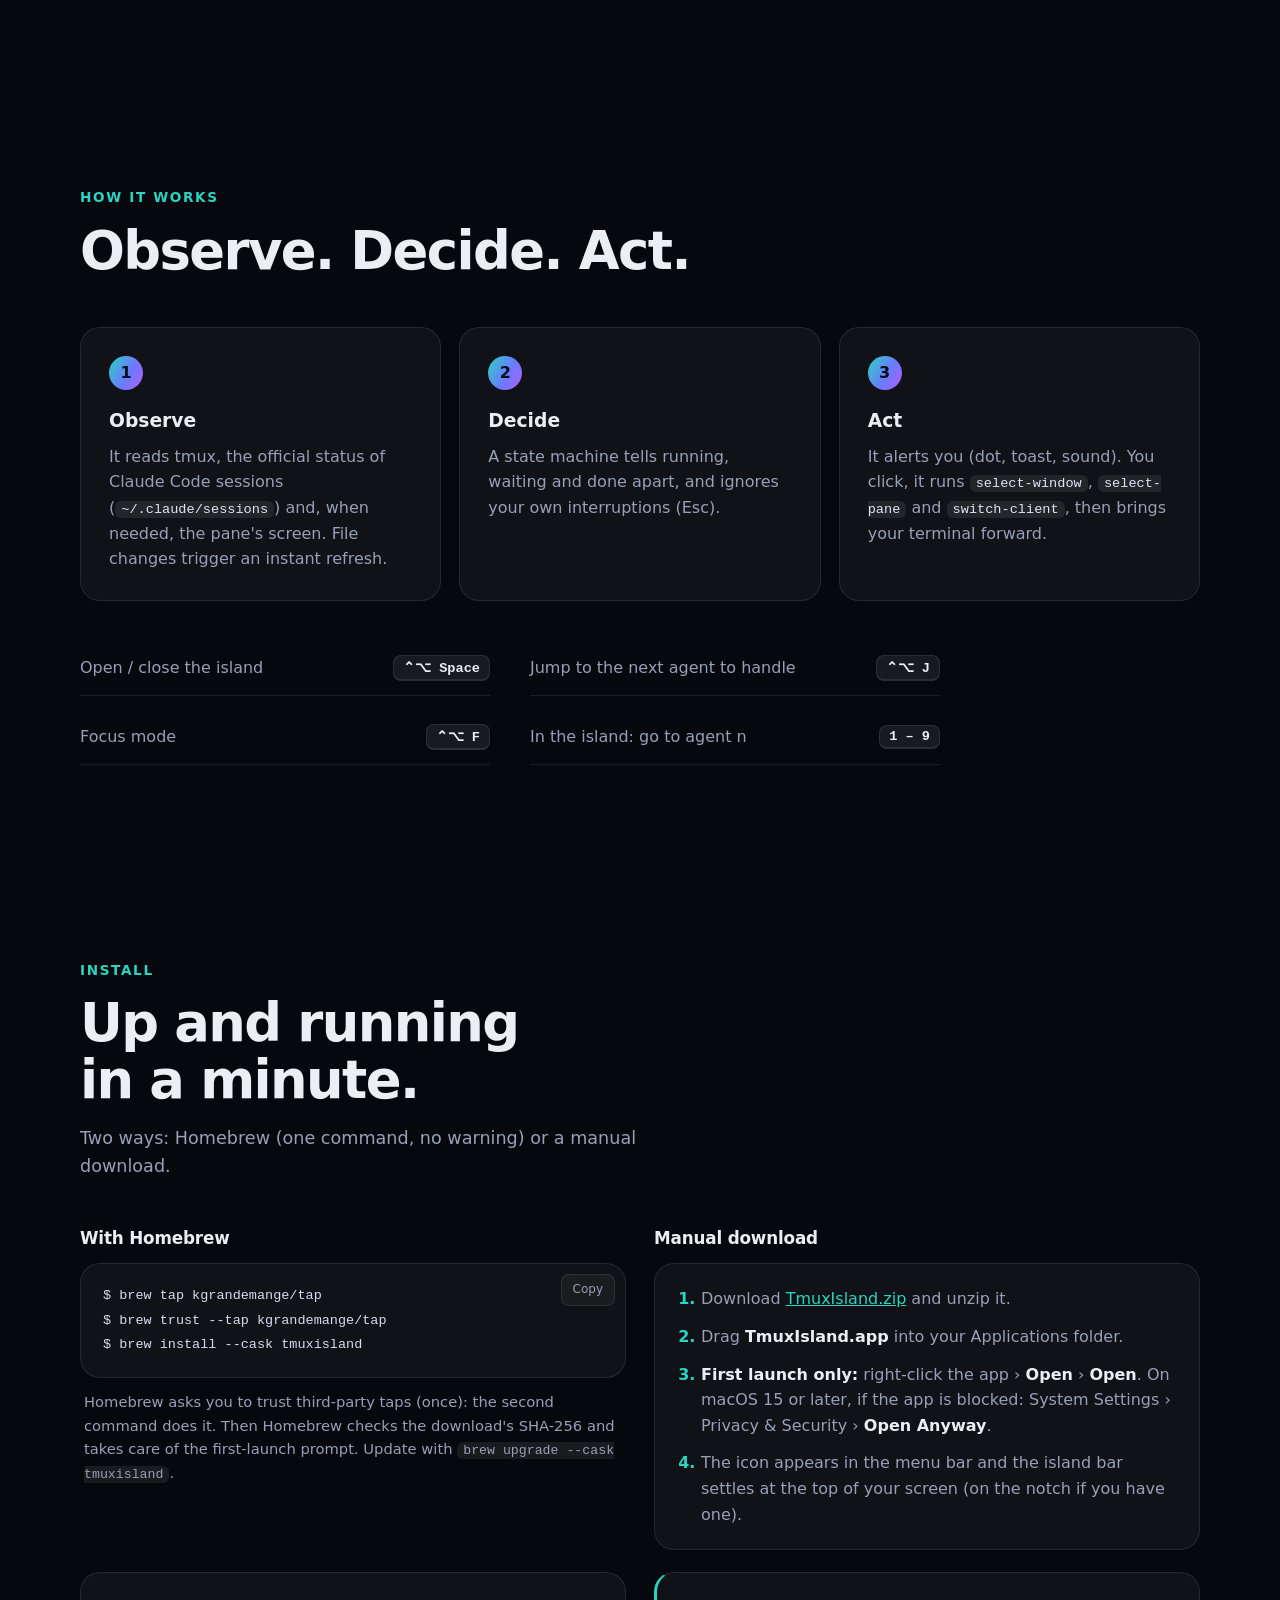
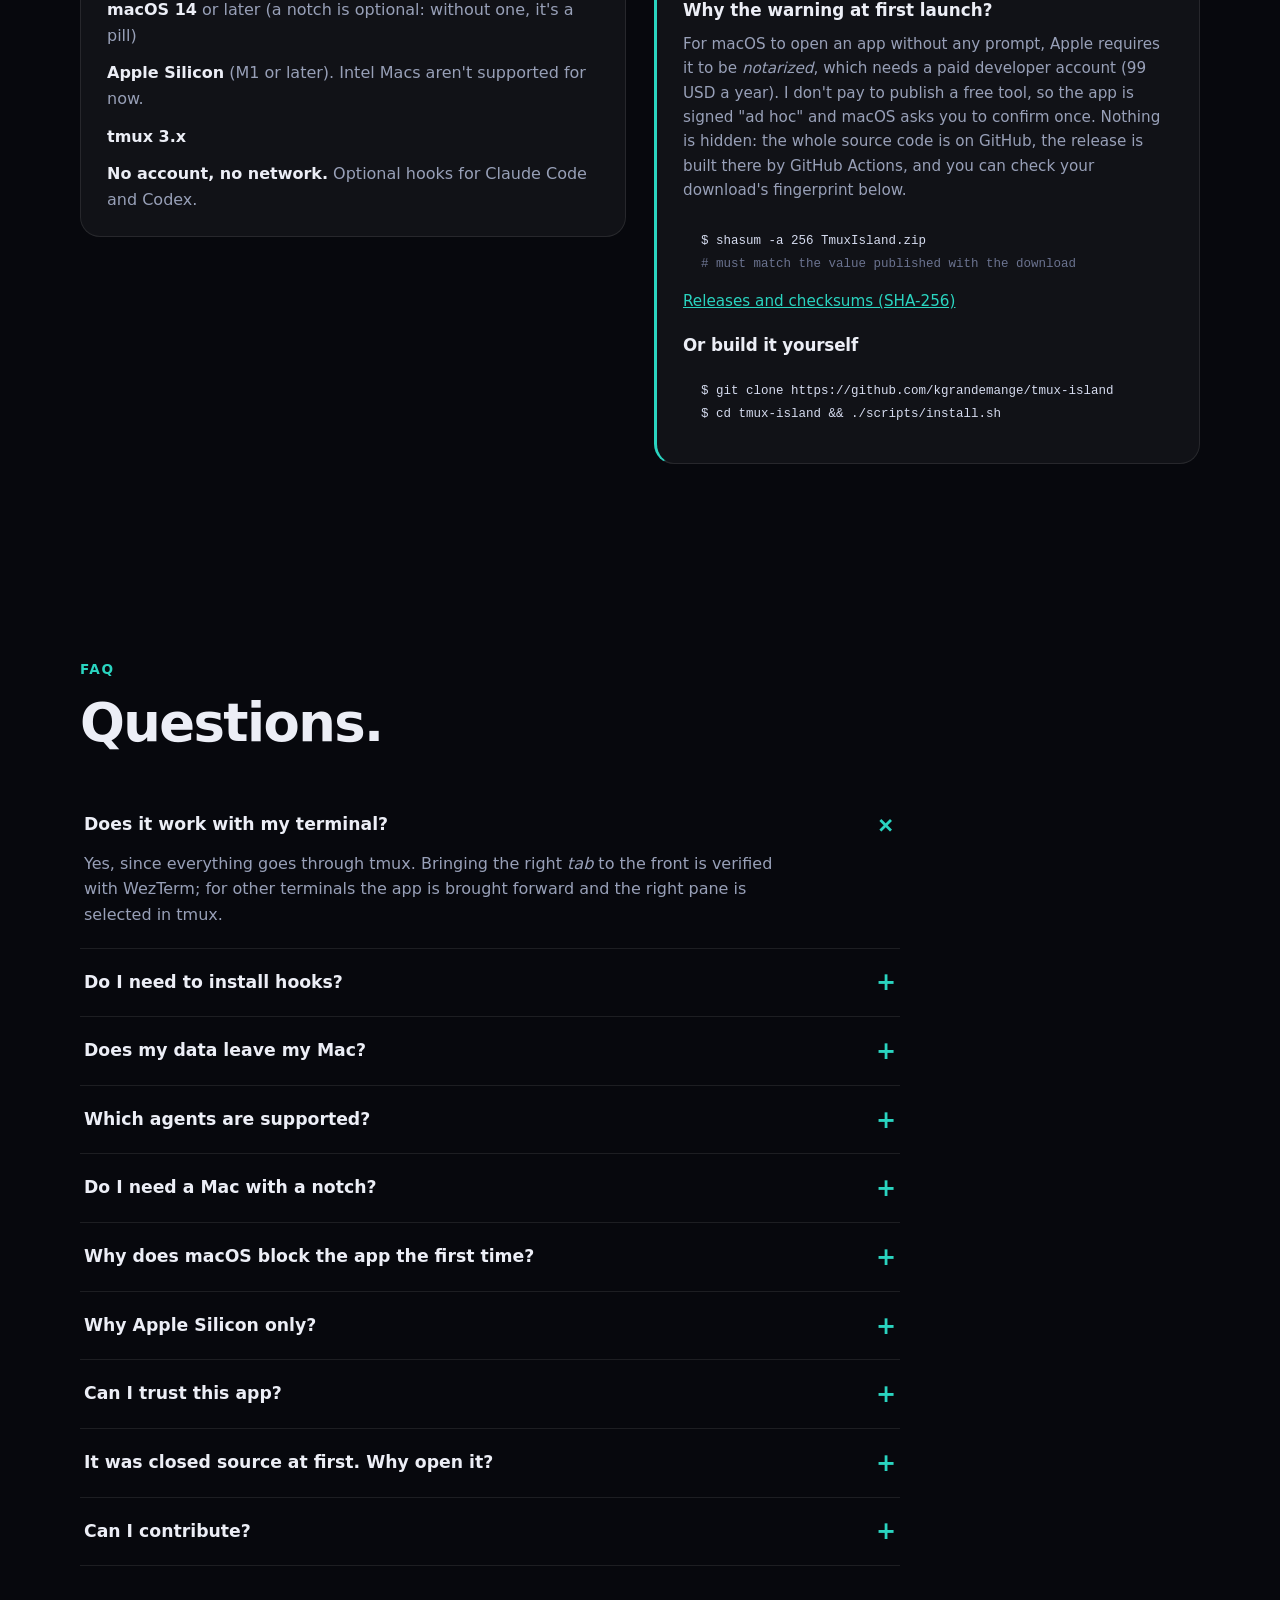
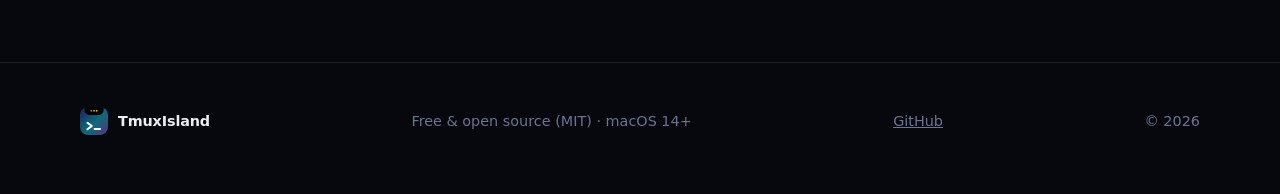
==== commit 9fd6bebc: "feat: localize the interface (English and French) and release 1.1.0" ====
--- a/docs/index.html
+++ b/docs/index.html
@@ -129,7 +129,7 @@
     </div>
     <div class="grid">
       <article class="card feat reveal"><div class="ico"><svg viewBox="0 0 24 24" fill="none" stroke-width="1.8" stroke-linecap="round" stroke-linejoin="round"><use href="#i-dots"/></svg></div>
-        <h3 data-en="One dot per agent">Un point par agent</h3><p data-en="Red if it waits for you, green if it's done, orange while it works, and a calm blue ring while background shells or sub-agents are still running. Always visible at the top of your screen.">Rouge s'il t'attend, vert s'il a fini, orange pendant qu'il travaille, et une bague bleue calme tant que des shells ou sous-agents tournent en arrière-plan. Toujours visible en haut de l'écran.</p></article>
+        <h3 data-en="One dot per agent">Un point par agent</h3><p data-en="Red if it waits for you, green if it's done, orange while it works. Always visible around the notch.">Rouge s'il t'attend, vert s'il a fini, orange pendant qu'il travaille. Toujours visible autour de la notch.</p></article>
       <article class="card feat reveal"><div class="ico"><svg viewBox="0 0 24 24" fill="none" stroke-width="1.8" stroke-linecap="round" stroke-linejoin="round"><use href="#i-click"/></svg></div>
         <h3 data-en="One click, the right pane">Un clic, le bon pane</h3><p data-en="Window, pane and terminal: you land exactly where the agent is waiting for you.">Fenêtre, pane et terminal : tu arrives exactement là où l'agent t'attend.</p></article>
       <article class="card feat reveal"><div class="ico"><svg viewBox="0 0 24 24" fill="none" stroke-width="1.8" stroke-linecap="round" stroke-linejoin="round"><use href="#i-shield"/></svg></div>
@@ -145,7 +145,7 @@
       <article class="card feat reveal"><div class="ico"><svg viewBox="0 0 24 24" fill="none" stroke-width="1.8" stroke-linecap="round" stroke-linejoin="round"><use href="#i-screens"/></svg></div>
         <h3 data-en="Multi-display">Multi-écrans</h3><p data-en="The island and its alerts follow your cursor from one screen to the other.">L'île et ses alertes suivent ton curseur d'un écran à l'autre.</p></article>
       <article class="card feat reveal"><div class="ico"><svg viewBox="0 0 24 24" fill="none" stroke-width="1.8" stroke-linecap="round" stroke-linejoin="round"><use href="#i-key"/></svg></div>
-        <h3 data-en="Keyboard first">Tout au clavier</h3><p data-en="Like tmux, no mouse needed: global shortcuts to open the island, jump to the next agent to handle or toggle focus, and 1–9 to go to an agent (no Shift needed on AZERTY). All configurable.">Comme tmux, la souris est facultative : raccourcis globaux pour ouvrir l'île, sauter au prochain agent à traiter ou activer la concentration, et 1–9 pour aller à un agent (sans Maj en AZERTY). Tout est configurable.</p></article>
+        <h3 data-en="Global shortcuts">Raccourcis globaux</h3><p data-en="Open the island, jump to the next agent to handle, toggle focus. All configurable.">Ouvre l'île, saute au prochain agent à traiter, active la concentration. Tout est configurable.</p></article>
     </div>
   </div>
 </section>
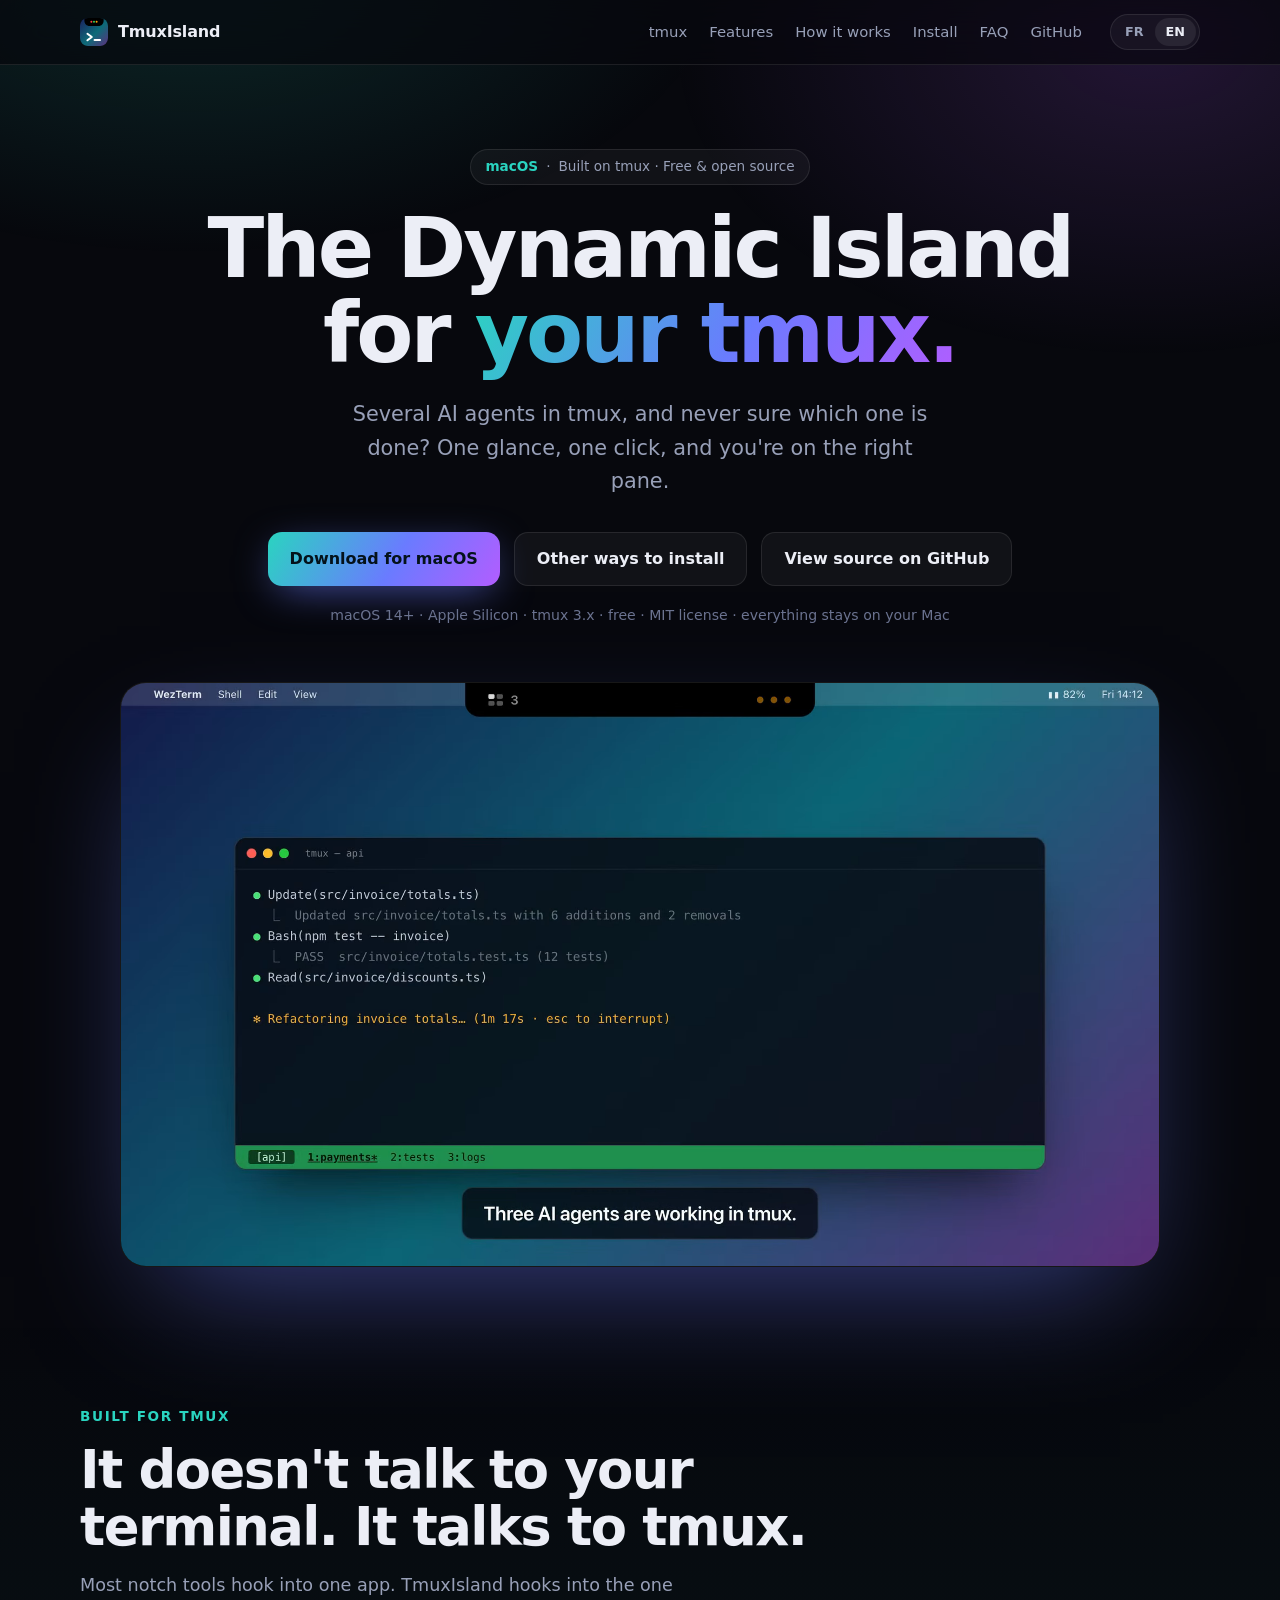
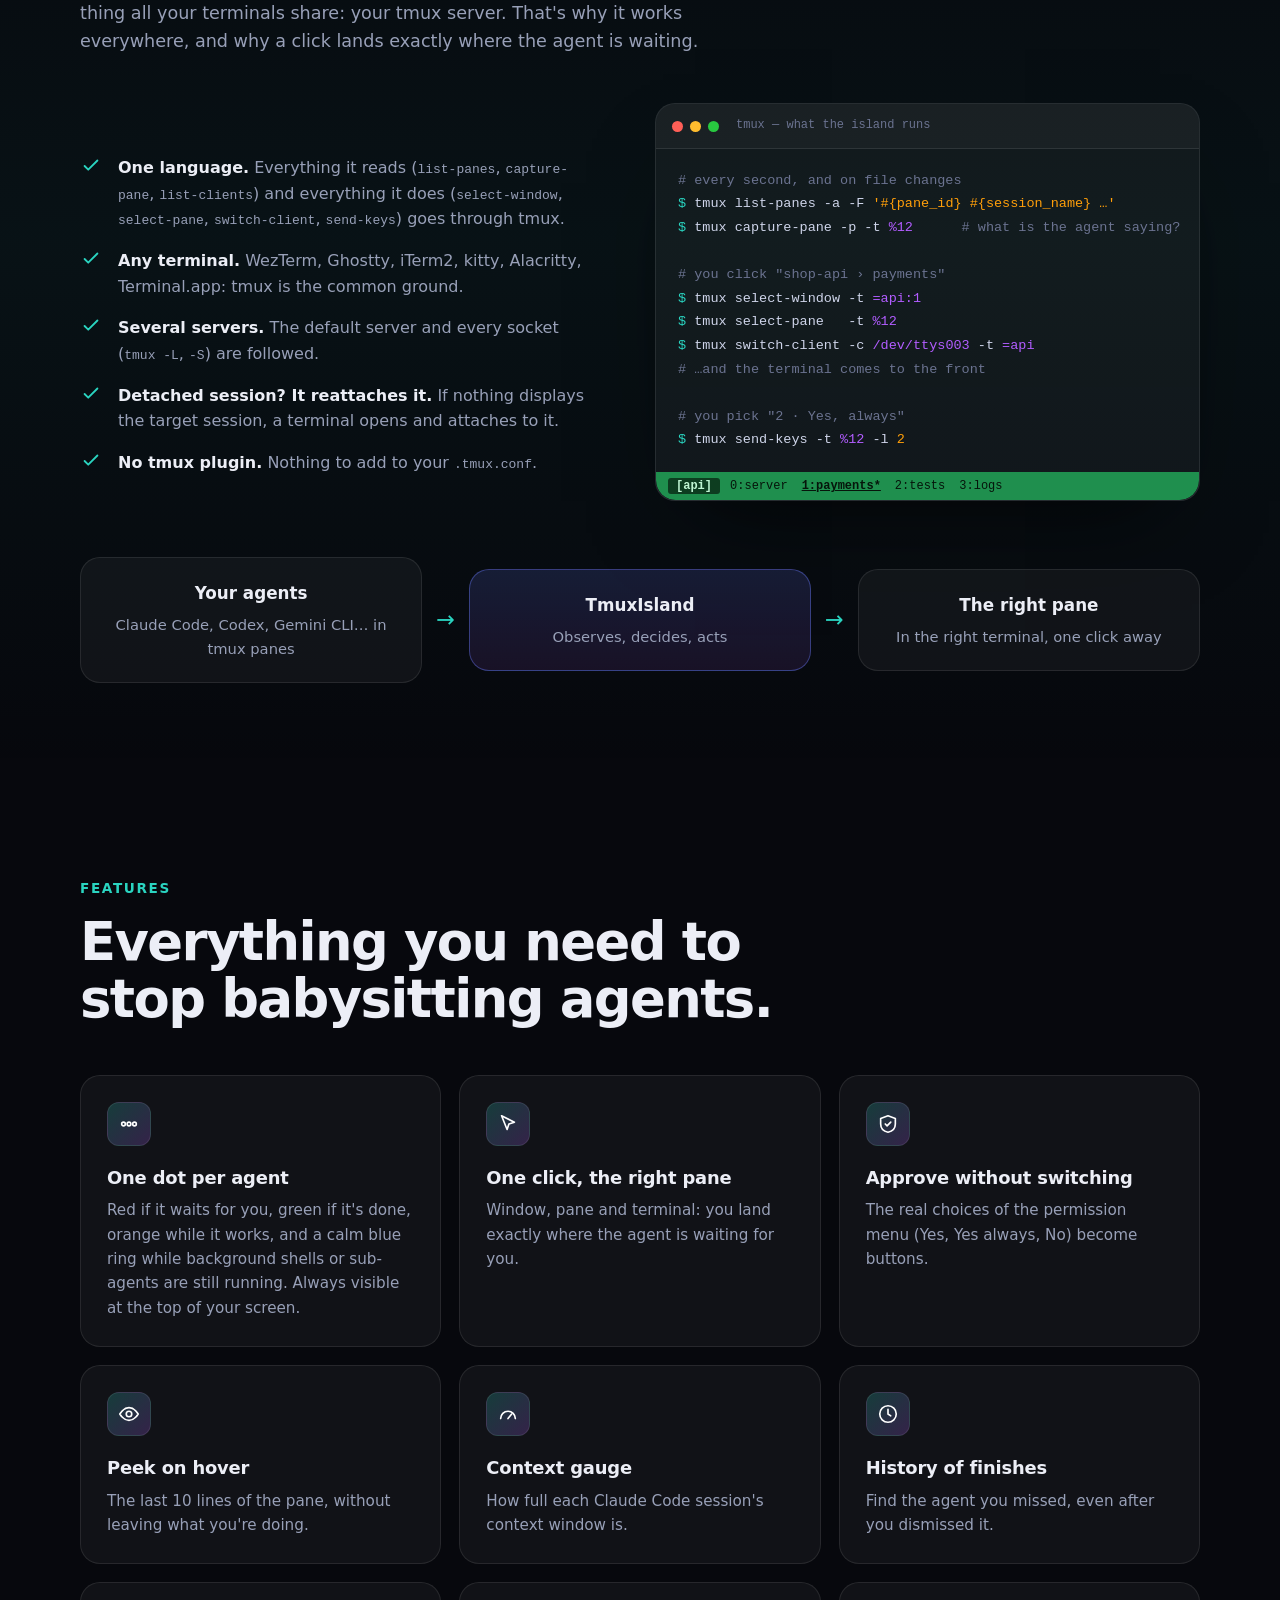
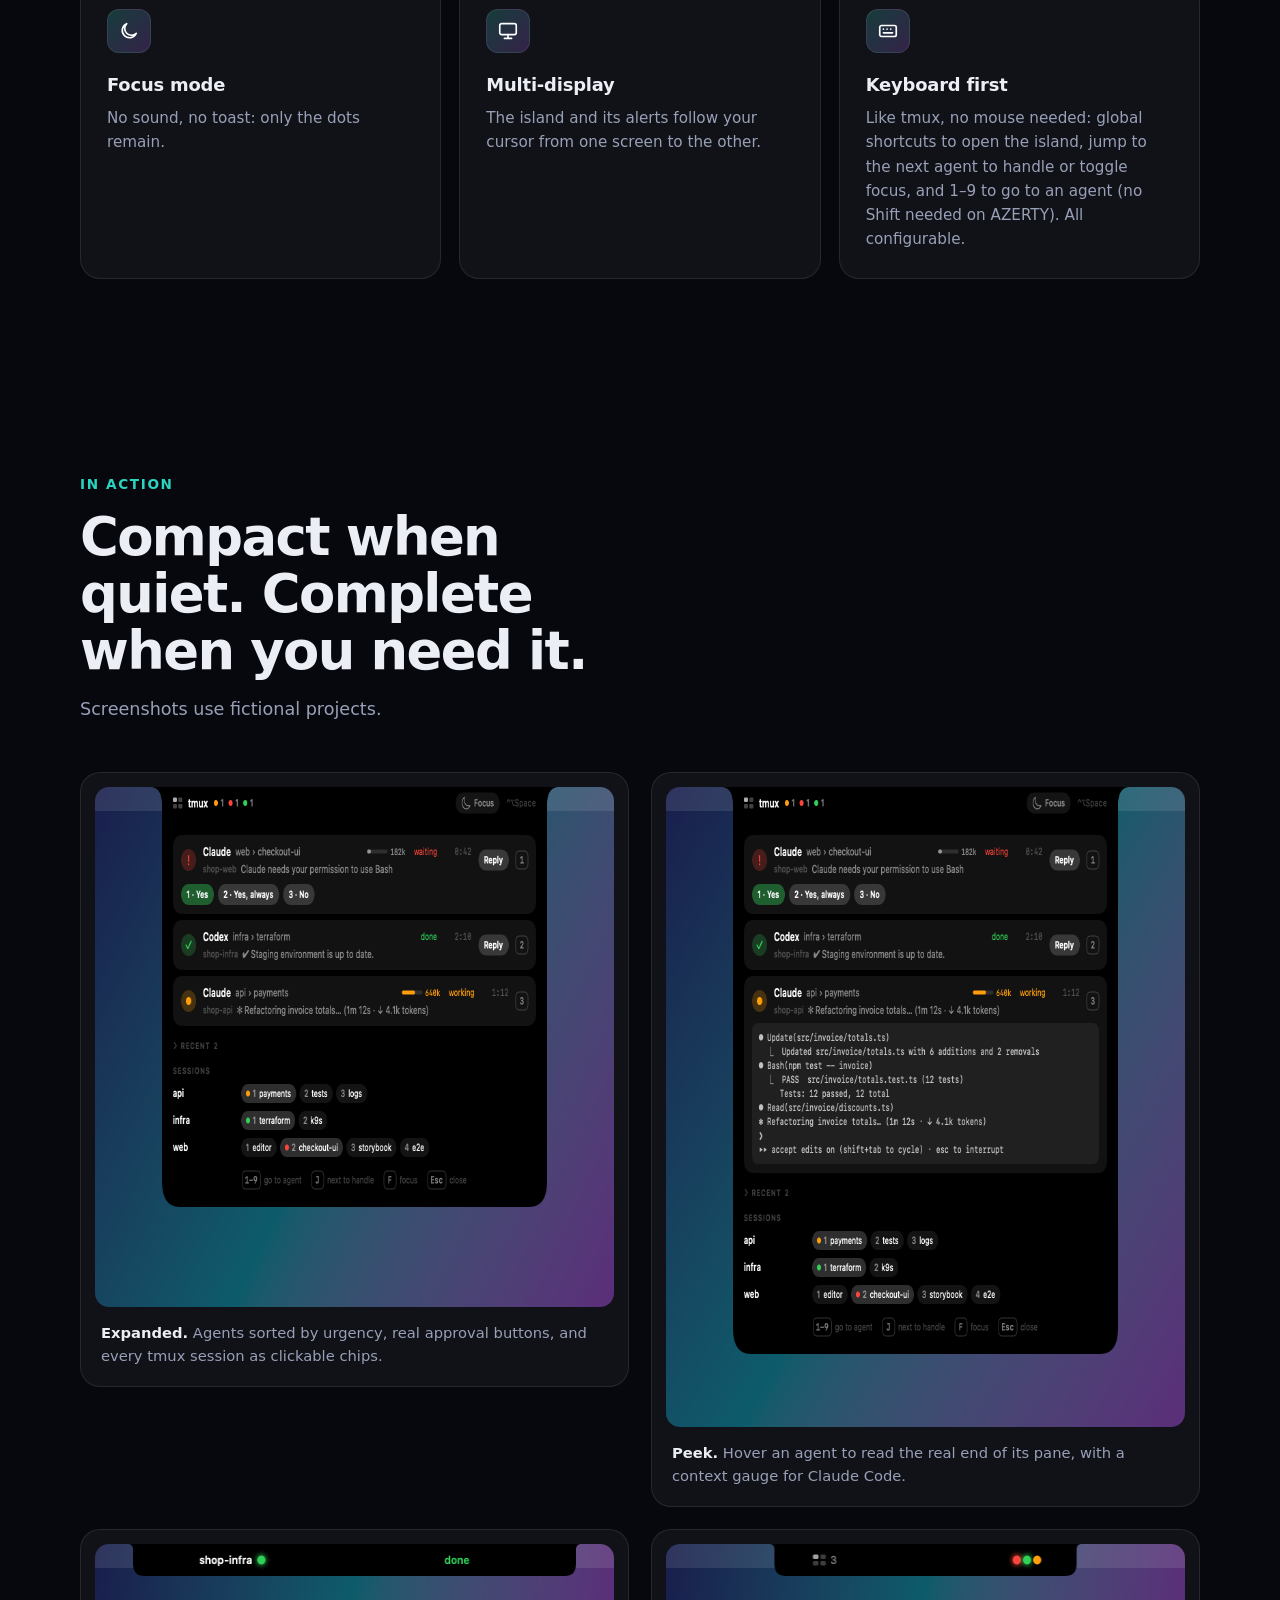
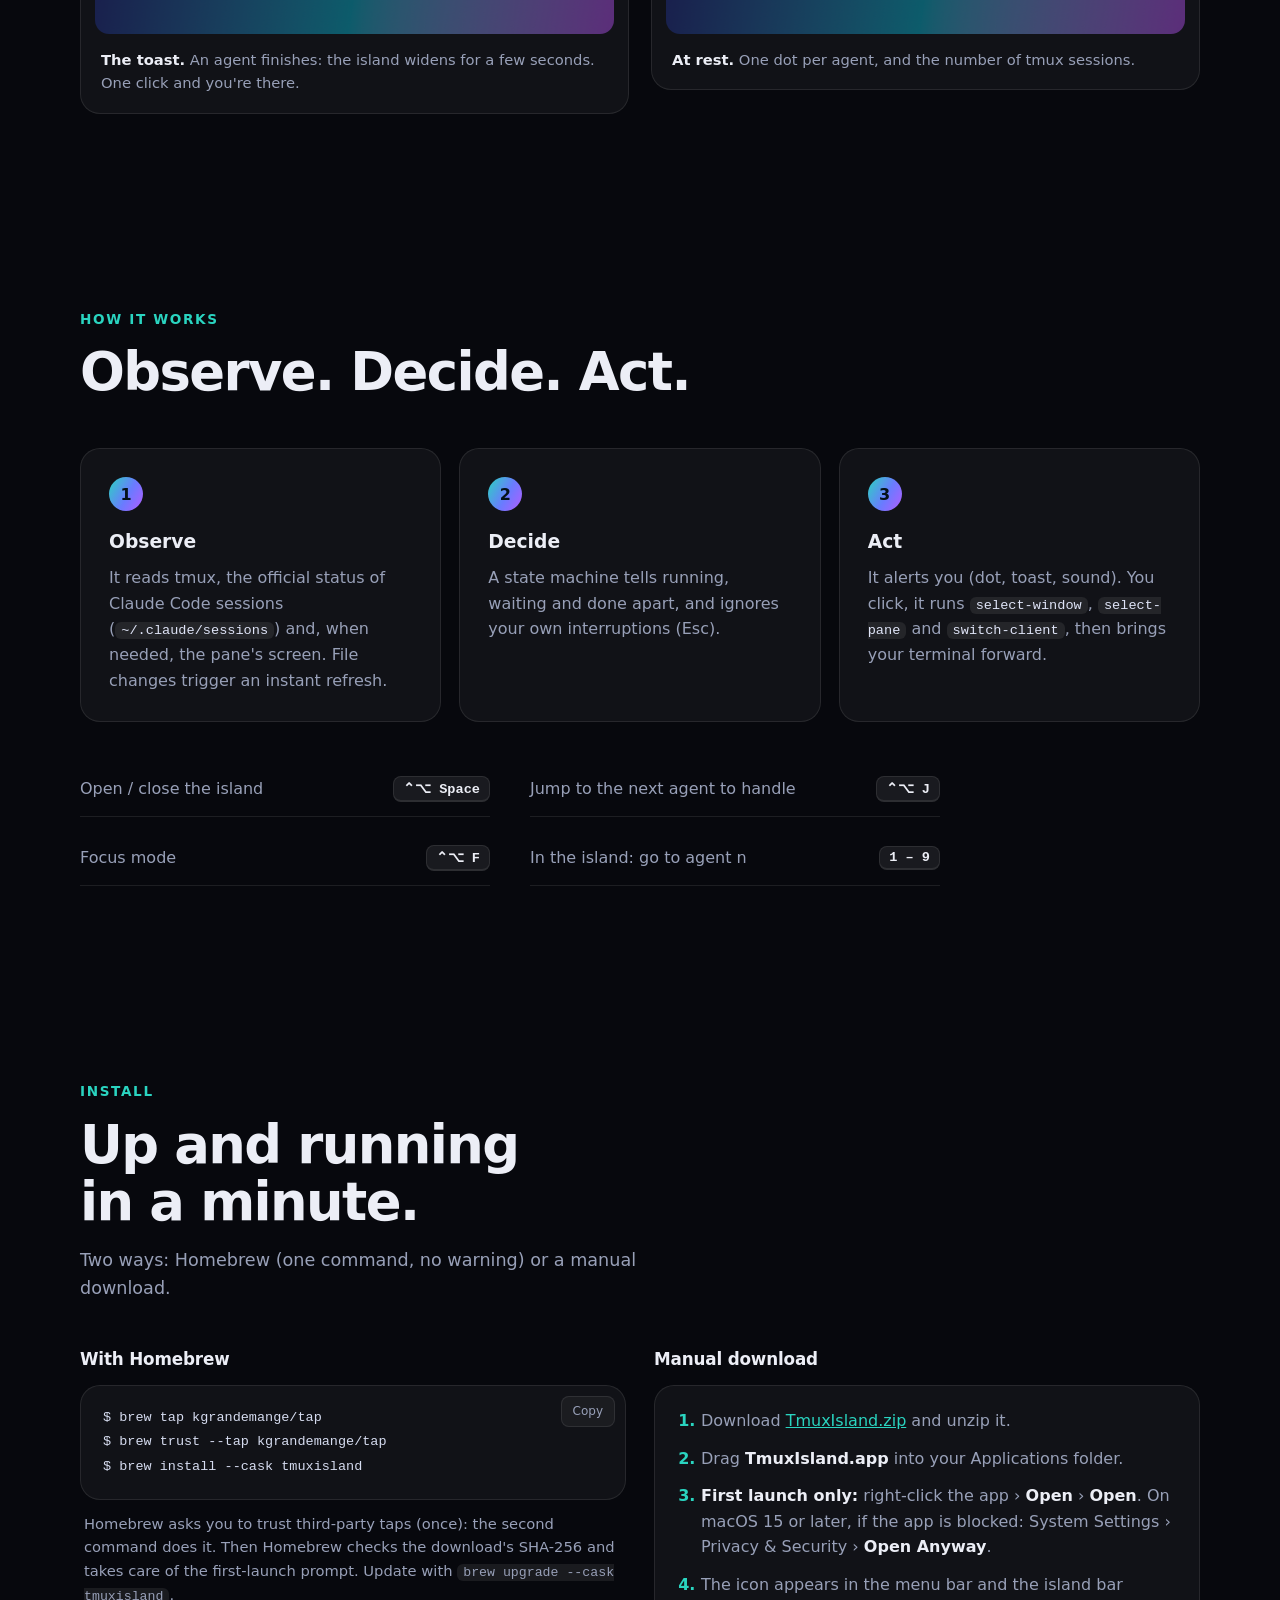
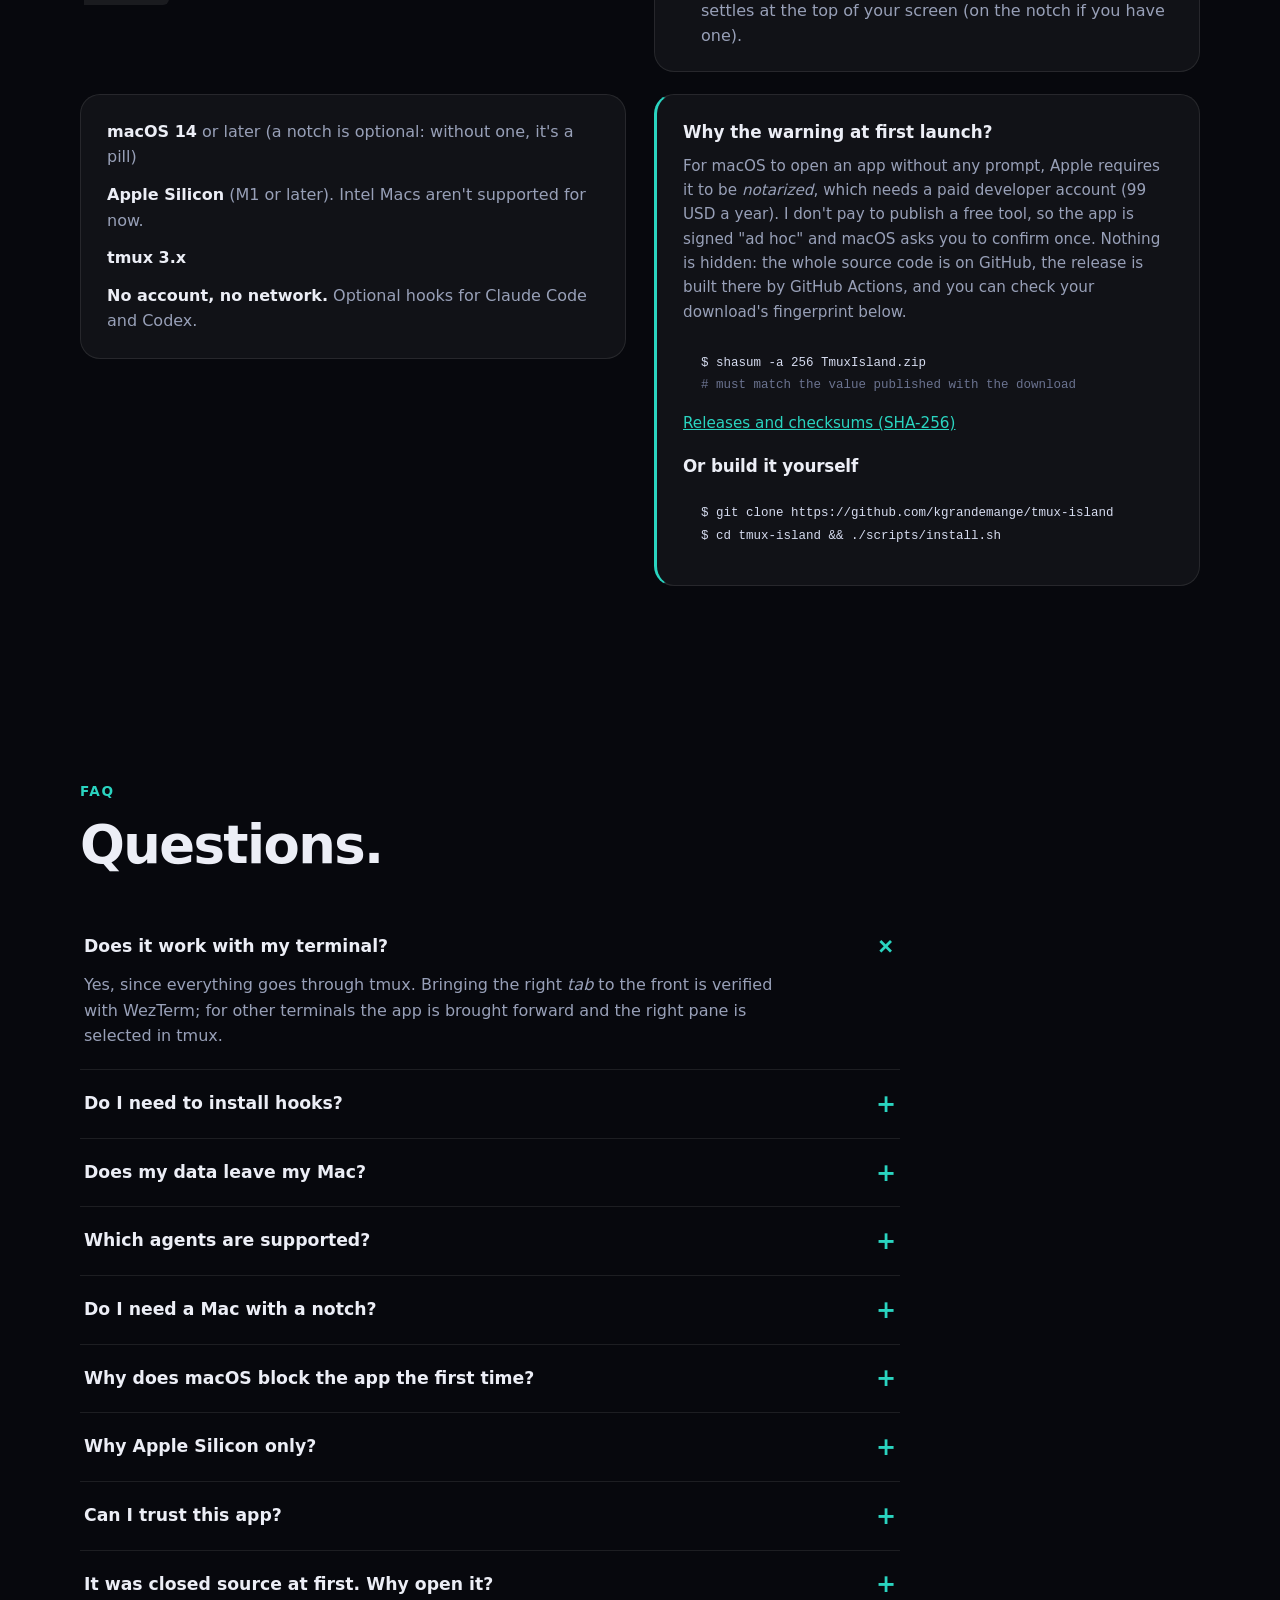
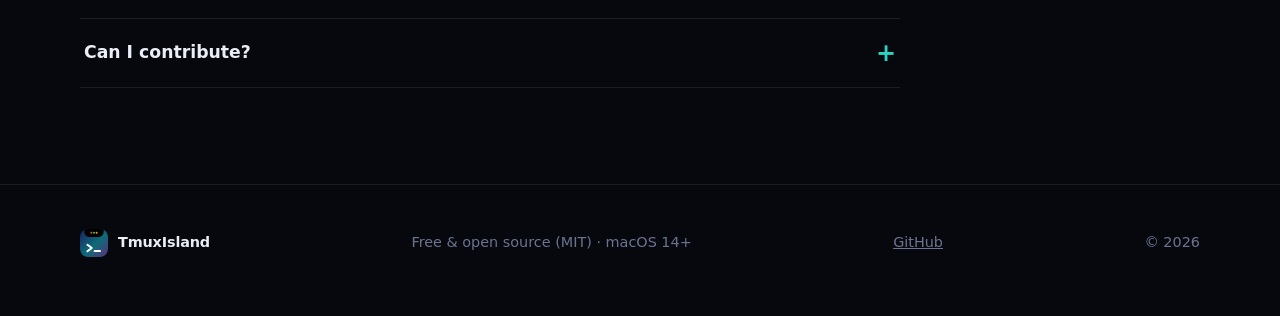
==== commit 839b97db: "Merge pull request #10 from kgrandemange/feat/localization Localize the interface (English/French), " ====
--- a/docs/index.html
+++ b/docs/index.html
@@ -129,7 +129,7 @@
     </div>
     <div class="grid">
       <article class="card feat reveal"><div class="ico"><svg viewBox="0 0 24 24" fill="none" stroke-width="1.8" stroke-linecap="round" stroke-linejoin="round"><use href="#i-dots"/></svg></div>
-        <h3 data-en="One dot per agent">Un point par agent</h3><p data-en="Red if it waits for you, green if it's done, orange while it works. Always visible around the notch.">Rouge s'il t'attend, vert s'il a fini, orange pendant qu'il travaille. Toujours visible autour de la notch.</p></article>
+        <h3 data-en="One dot per agent">Un point par agent</h3><p data-en="Red if it waits for you, green if it's done, orange while it works, and a calm blue ring while background shells or sub-agents are still running. Always visible at the top of your screen.">Rouge s'il t'attend, vert s'il a fini, orange pendant qu'il travaille, et une bague bleue calme tant que des shells ou sous-agents tournent en arrière-plan. Toujours visible en haut de l'écran.</p></article>
       <article class="card feat reveal"><div class="ico"><svg viewBox="0 0 24 24" fill="none" stroke-width="1.8" stroke-linecap="round" stroke-linejoin="round"><use href="#i-click"/></svg></div>
         <h3 data-en="One click, the right pane">Un clic, le bon pane</h3><p data-en="Window, pane and terminal: you land exactly where the agent is waiting for you.">Fenêtre, pane et terminal : tu arrives exactement là où l'agent t'attend.</p></article>
       <article class="card feat reveal"><div class="ico"><svg viewBox="0 0 24 24" fill="none" stroke-width="1.8" stroke-linecap="round" stroke-linejoin="round"><use href="#i-shield"/></svg></div>
@@ -145,7 +145,7 @@
       <article class="card feat reveal"><div class="ico"><svg viewBox="0 0 24 24" fill="none" stroke-width="1.8" stroke-linecap="round" stroke-linejoin="round"><use href="#i-screens"/></svg></div>
         <h3 data-en="Multi-display">Multi-écrans</h3><p data-en="The island and its alerts follow your cursor from one screen to the other.">L'île et ses alertes suivent ton curseur d'un écran à l'autre.</p></article>
       <article class="card feat reveal"><div class="ico"><svg viewBox="0 0 24 24" fill="none" stroke-width="1.8" stroke-linecap="round" stroke-linejoin="round"><use href="#i-key"/></svg></div>
-        <h3 data-en="Global shortcuts">Raccourcis globaux</h3><p data-en="Open the island, jump to the next agent to handle, toggle focus. All configurable.">Ouvre l'île, saute au prochain agent à traiter, active la concentration. Tout est configurable.</p></article>
+        <h3 data-en="Keyboard first">Tout au clavier</h3><p data-en="Like tmux, no mouse needed: global shortcuts to open the island, jump to the next agent to handle or toggle focus, and 1–9 to go to an agent (no Shift needed on AZERTY). All configurable.">Comme tmux, la souris est facultative : raccourcis globaux pour ouvrir l'île, sauter au prochain agent à traiter ou activer la concentration, et 1–9 pour aller à un agent (sans Maj en AZERTY). Tout est configurable.</p></article>
     </div>
   </div>
 </section>
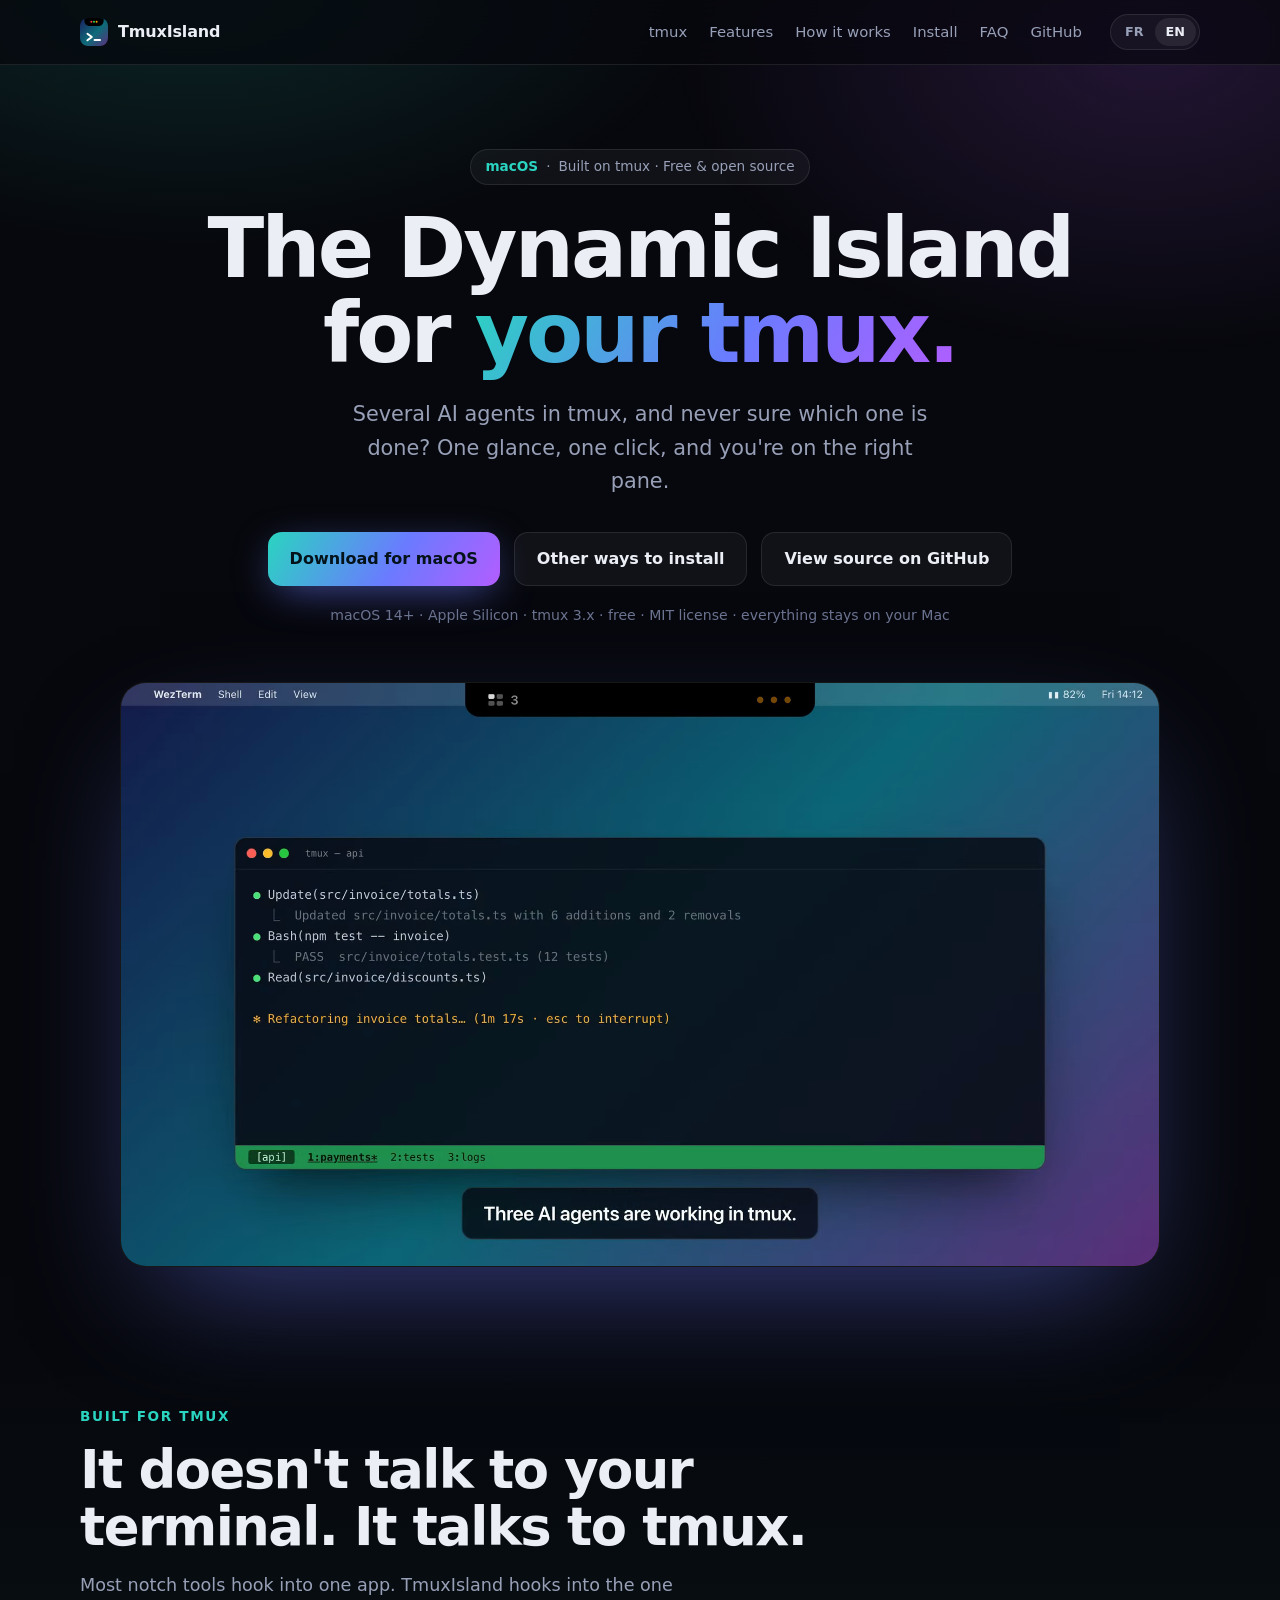
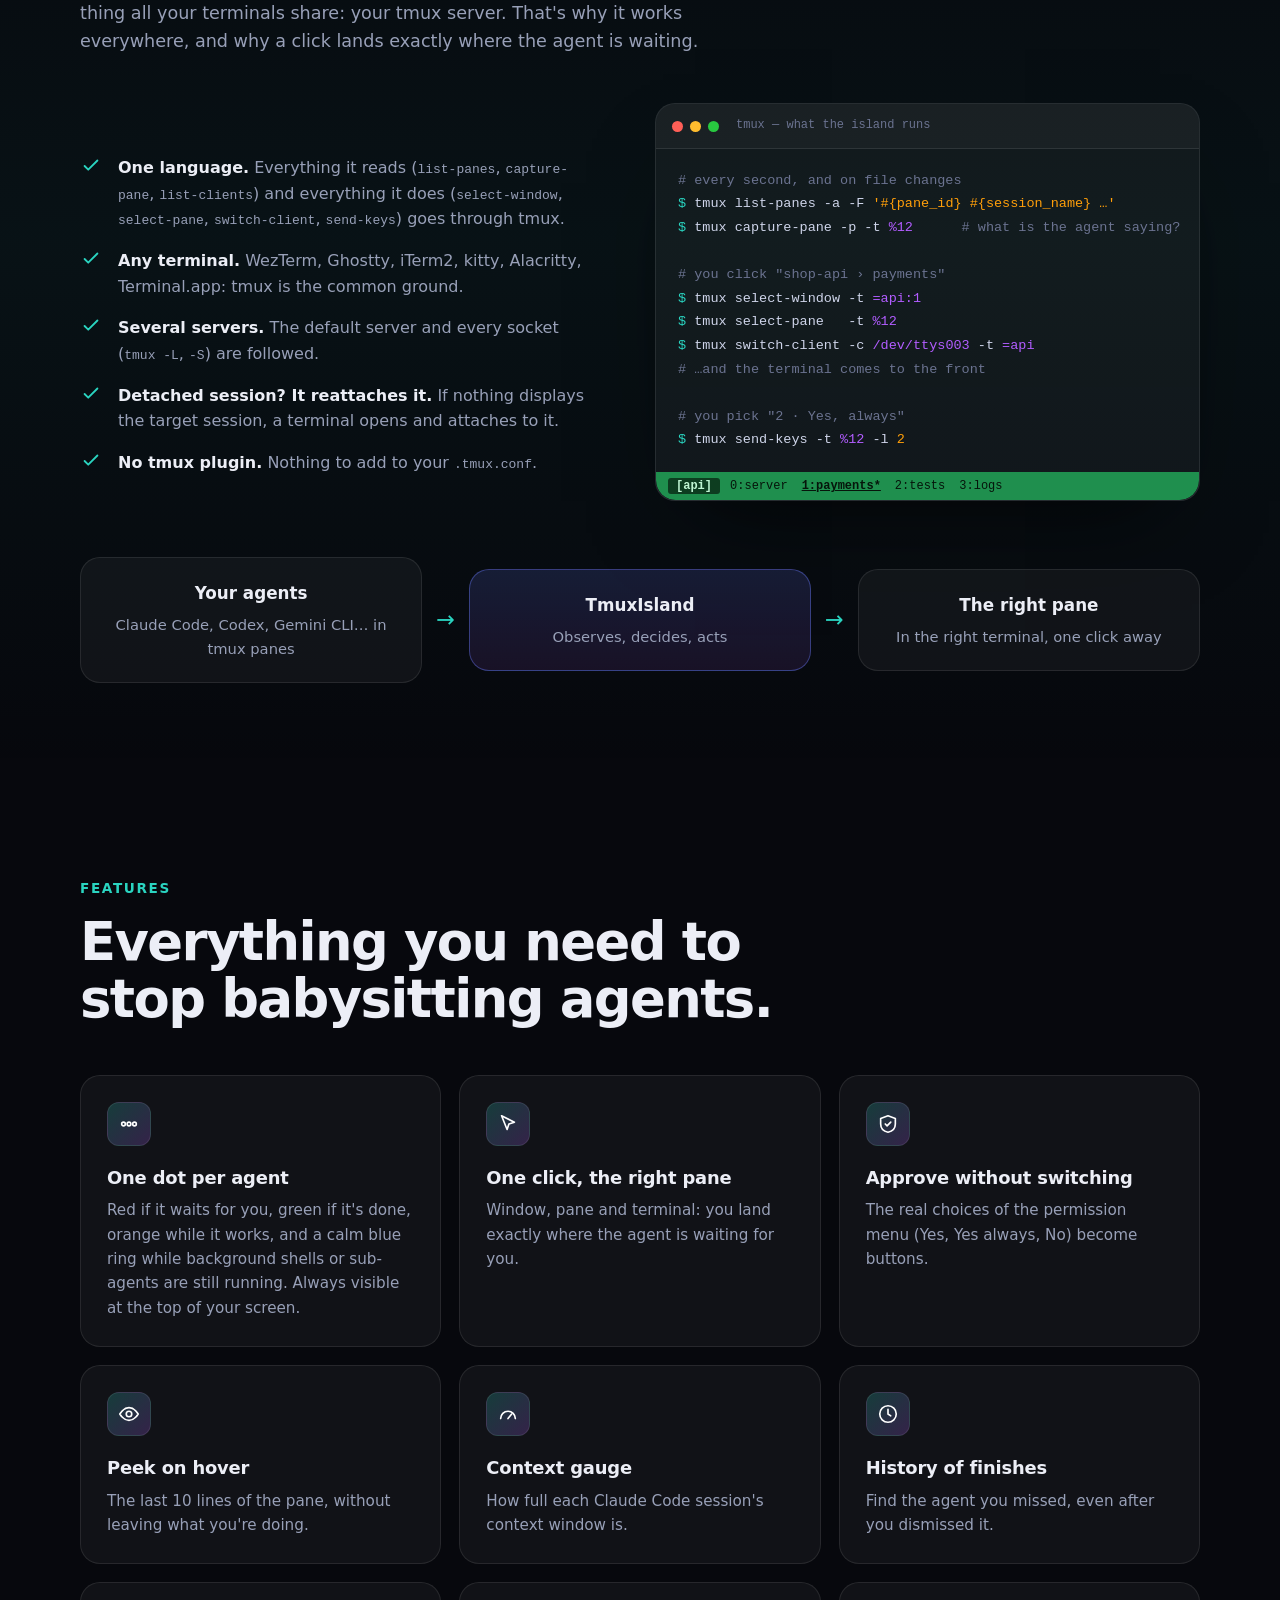
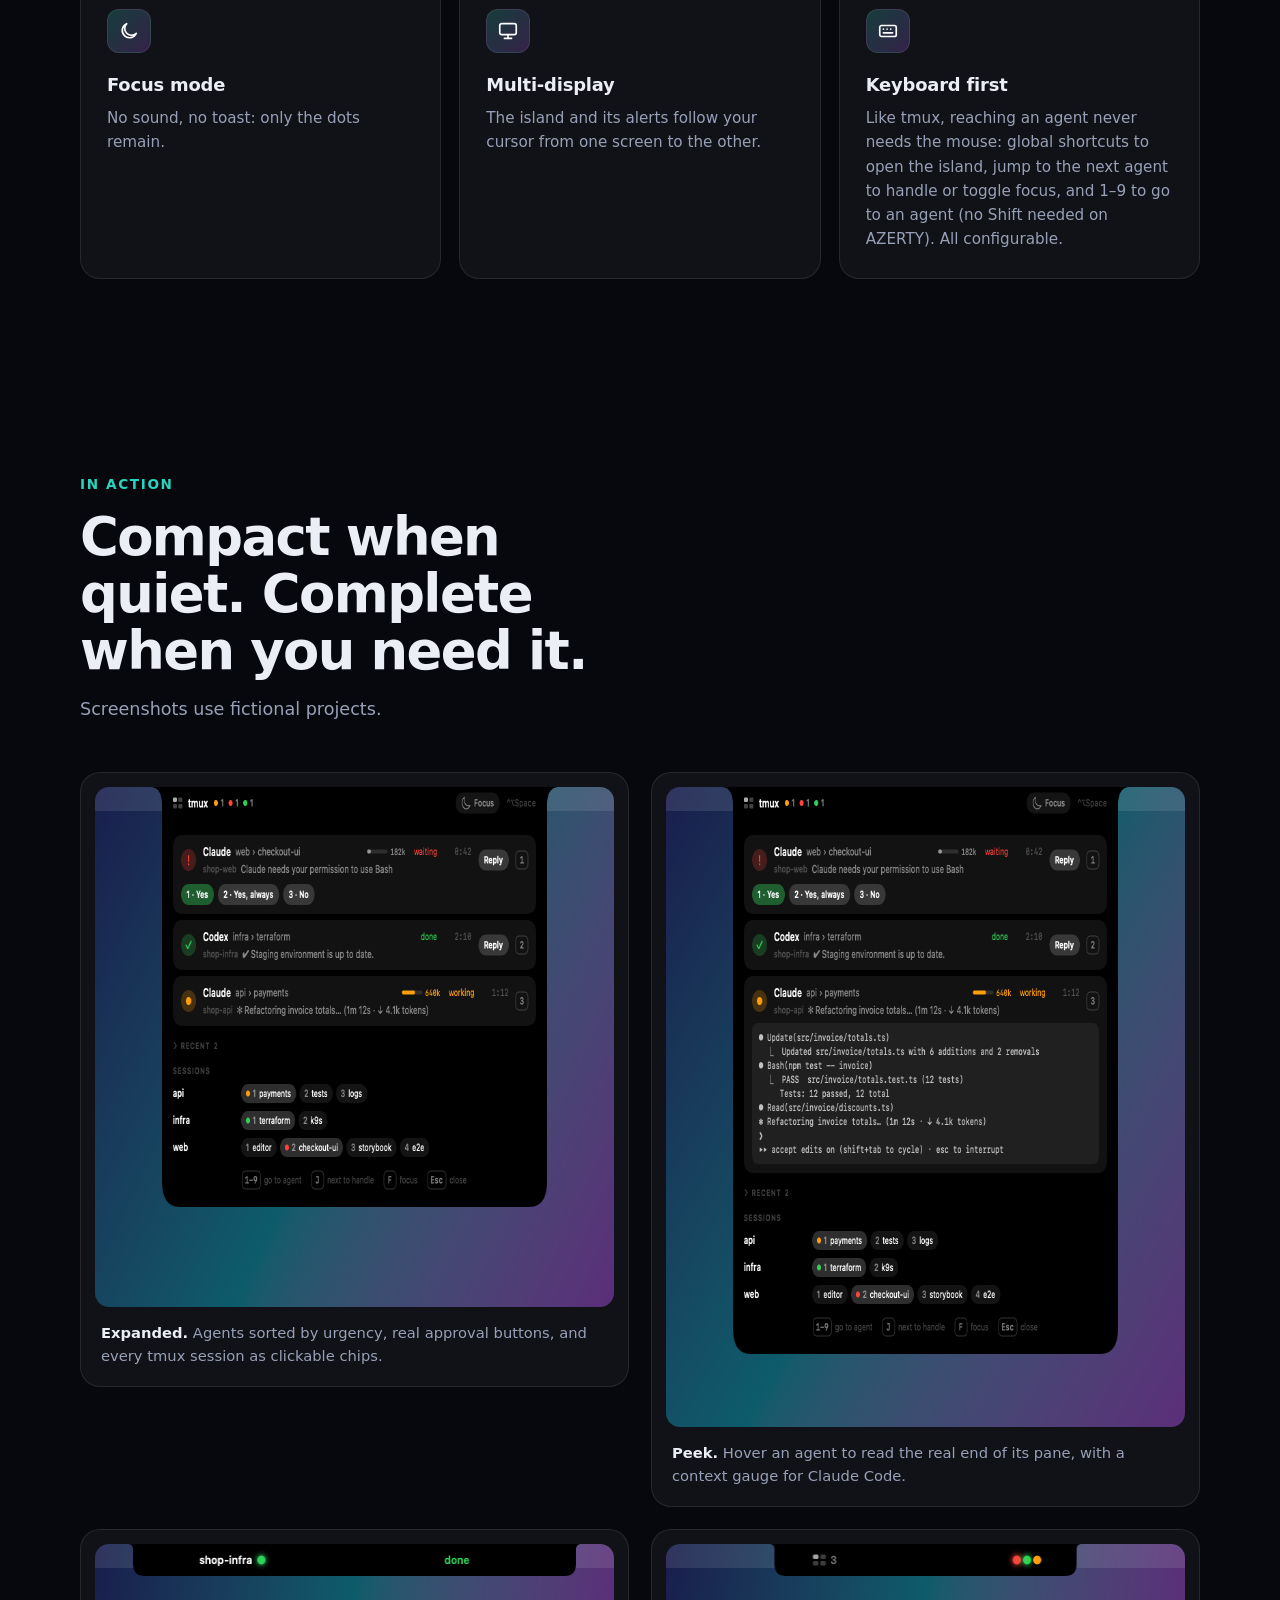
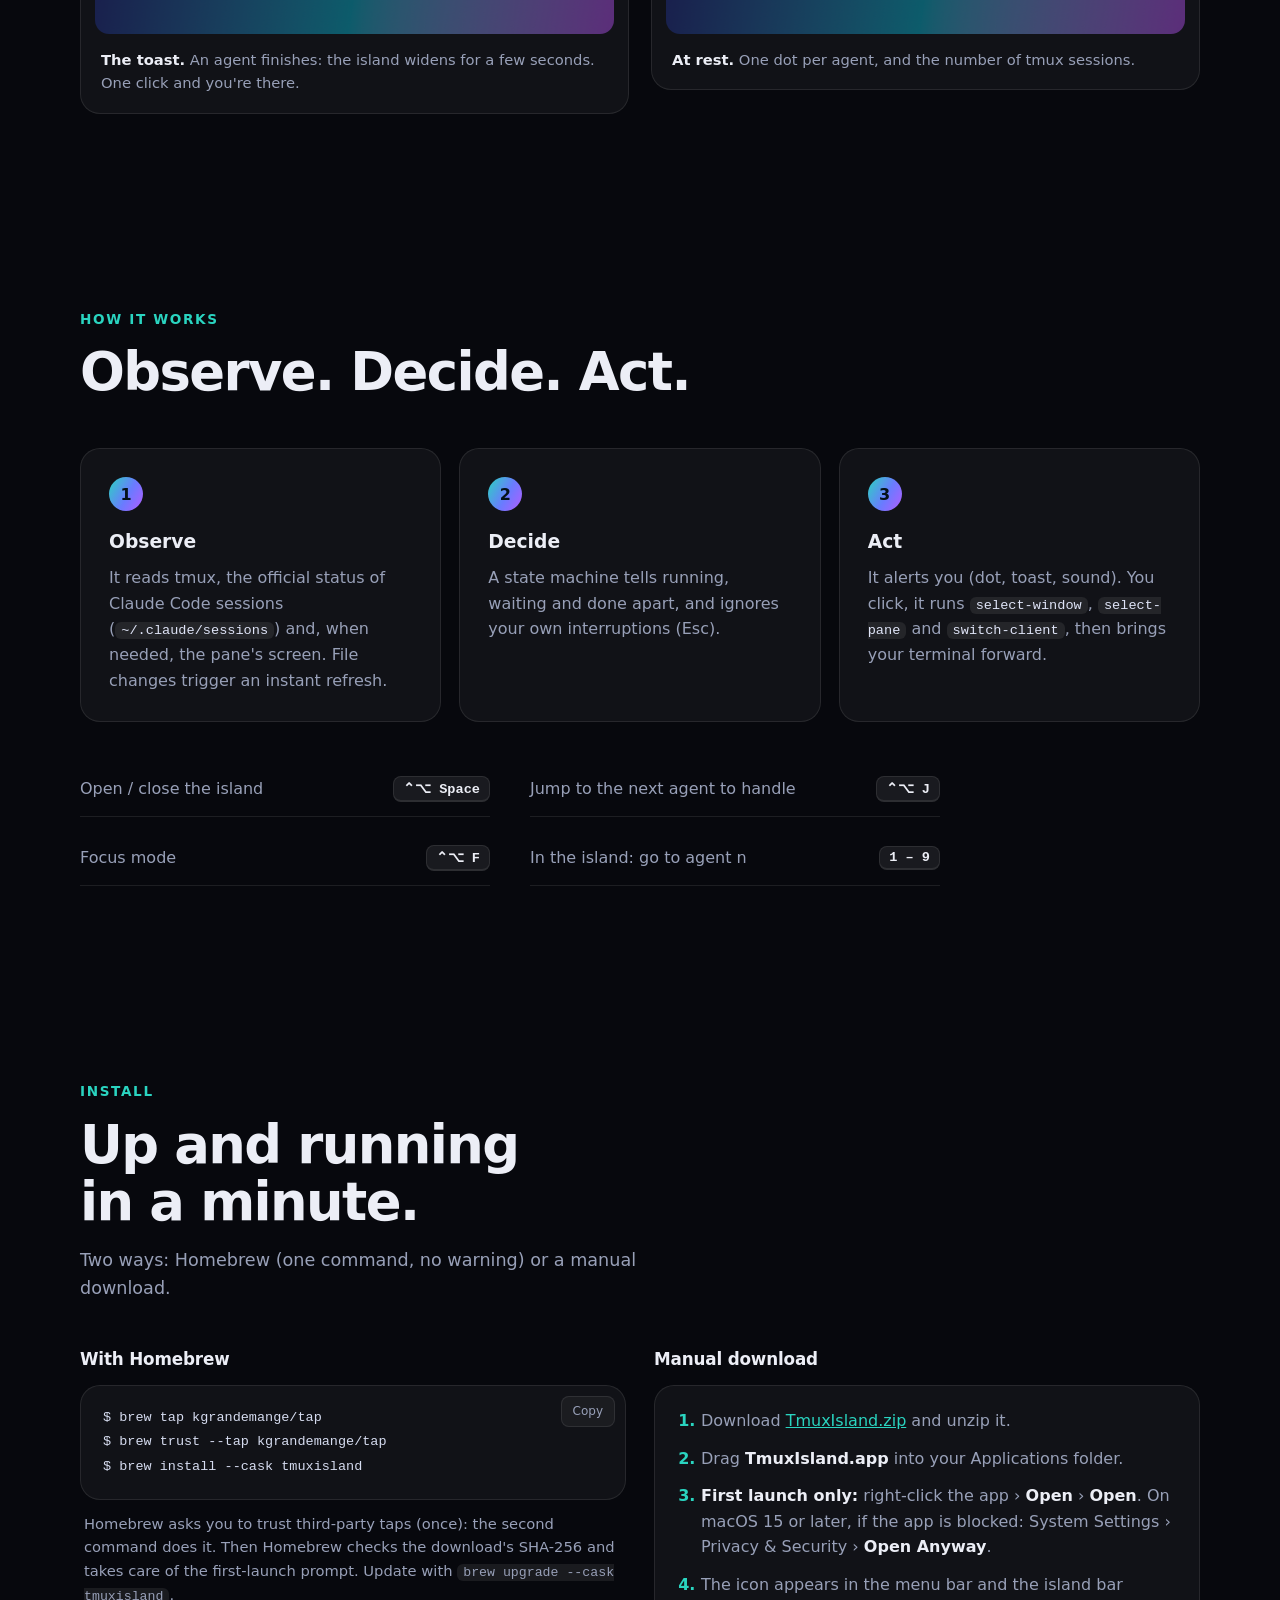
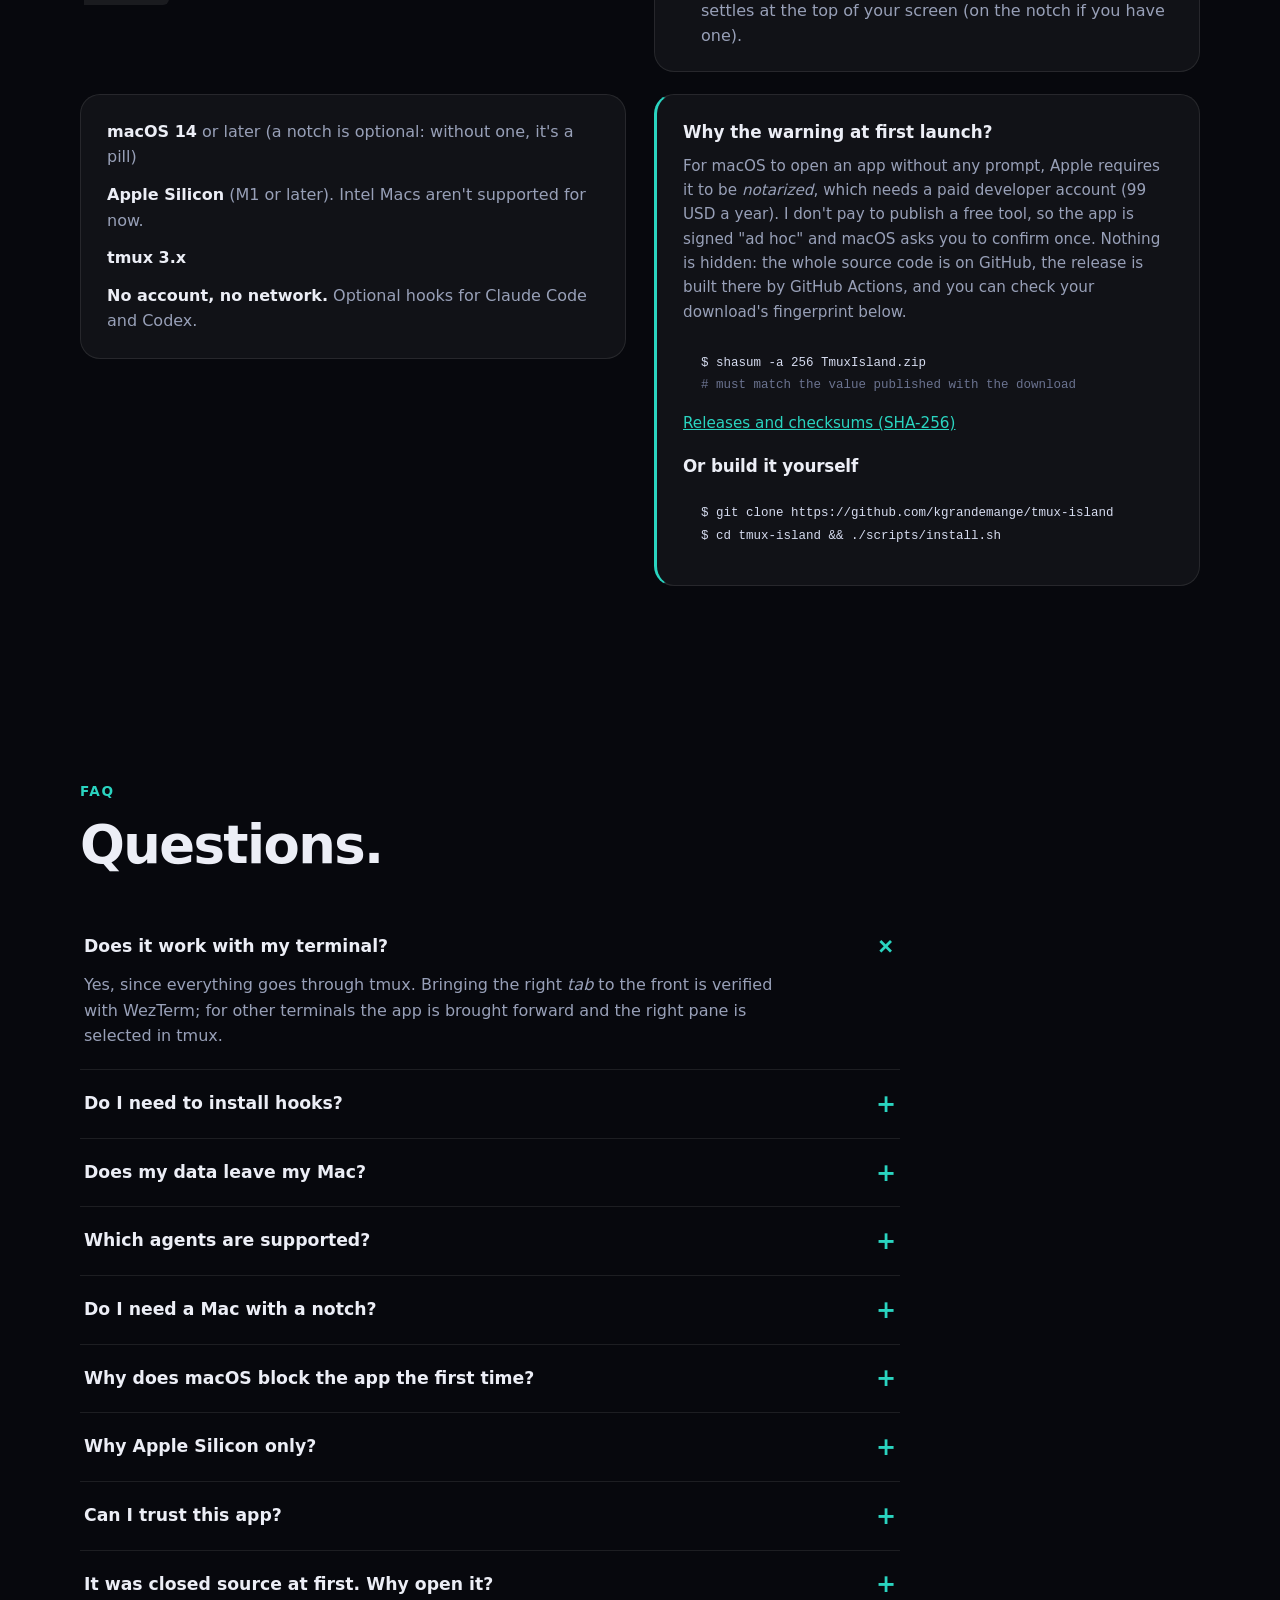
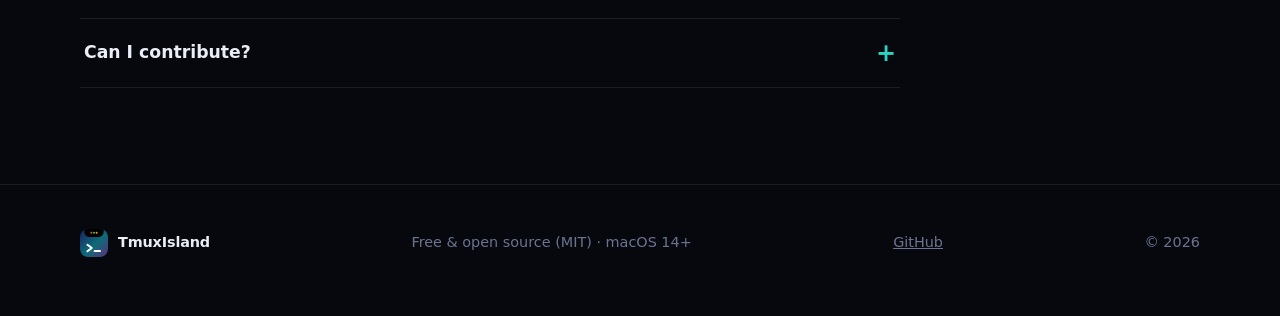
==== commit f59a2d40: "docs: say agents can be reached without the mouse" ====
--- a/docs/index.html
+++ b/docs/index.html
@@ -145,7 +145,7 @@
       <article class="card feat reveal"><div class="ico"><svg viewBox="0 0 24 24" fill="none" stroke-width="1.8" stroke-linecap="round" stroke-linejoin="round"><use href="#i-screens"/></svg></div>
         <h3 data-en="Multi-display">Multi-écrans</h3><p data-en="The island and its alerts follow your cursor from one screen to the other.">L'île et ses alertes suivent ton curseur d'un écran à l'autre.</p></article>
       <article class="card feat reveal"><div class="ico"><svg viewBox="0 0 24 24" fill="none" stroke-width="1.8" stroke-linecap="round" stroke-linejoin="round"><use href="#i-key"/></svg></div>
-        <h3 data-en="Keyboard first">Tout au clavier</h3><p data-en="Like tmux, no mouse needed: global shortcuts to open the island, jump to the next agent to handle or toggle focus, and 1–9 to go to an agent (no Shift needed on AZERTY). All configurable.">Comme tmux, la souris est facultative : raccourcis globaux pour ouvrir l'île, sauter au prochain agent à traiter ou activer la concentration, et 1–9 pour aller à un agent (sans Maj en AZERTY). Tout est configurable.</p></article>
+        <h3 data-en="Keyboard first">Priorité au clavier</h3><p data-en="Like tmux, reaching an agent never needs the mouse: global shortcuts to open the island, jump to the next agent to handle or toggle focus, and 1–9 to go to an agent (no Shift needed on AZERTY). All configurable.">Comme tmux, atteindre un agent n'exige jamais la souris : raccourcis globaux pour ouvrir l'île, sauter au prochain agent à traiter ou activer la concentration, et 1–9 pour aller à un agent (sans Maj en AZERTY). Tout est configurable.</p></article>
     </div>
   </div>
 </section>
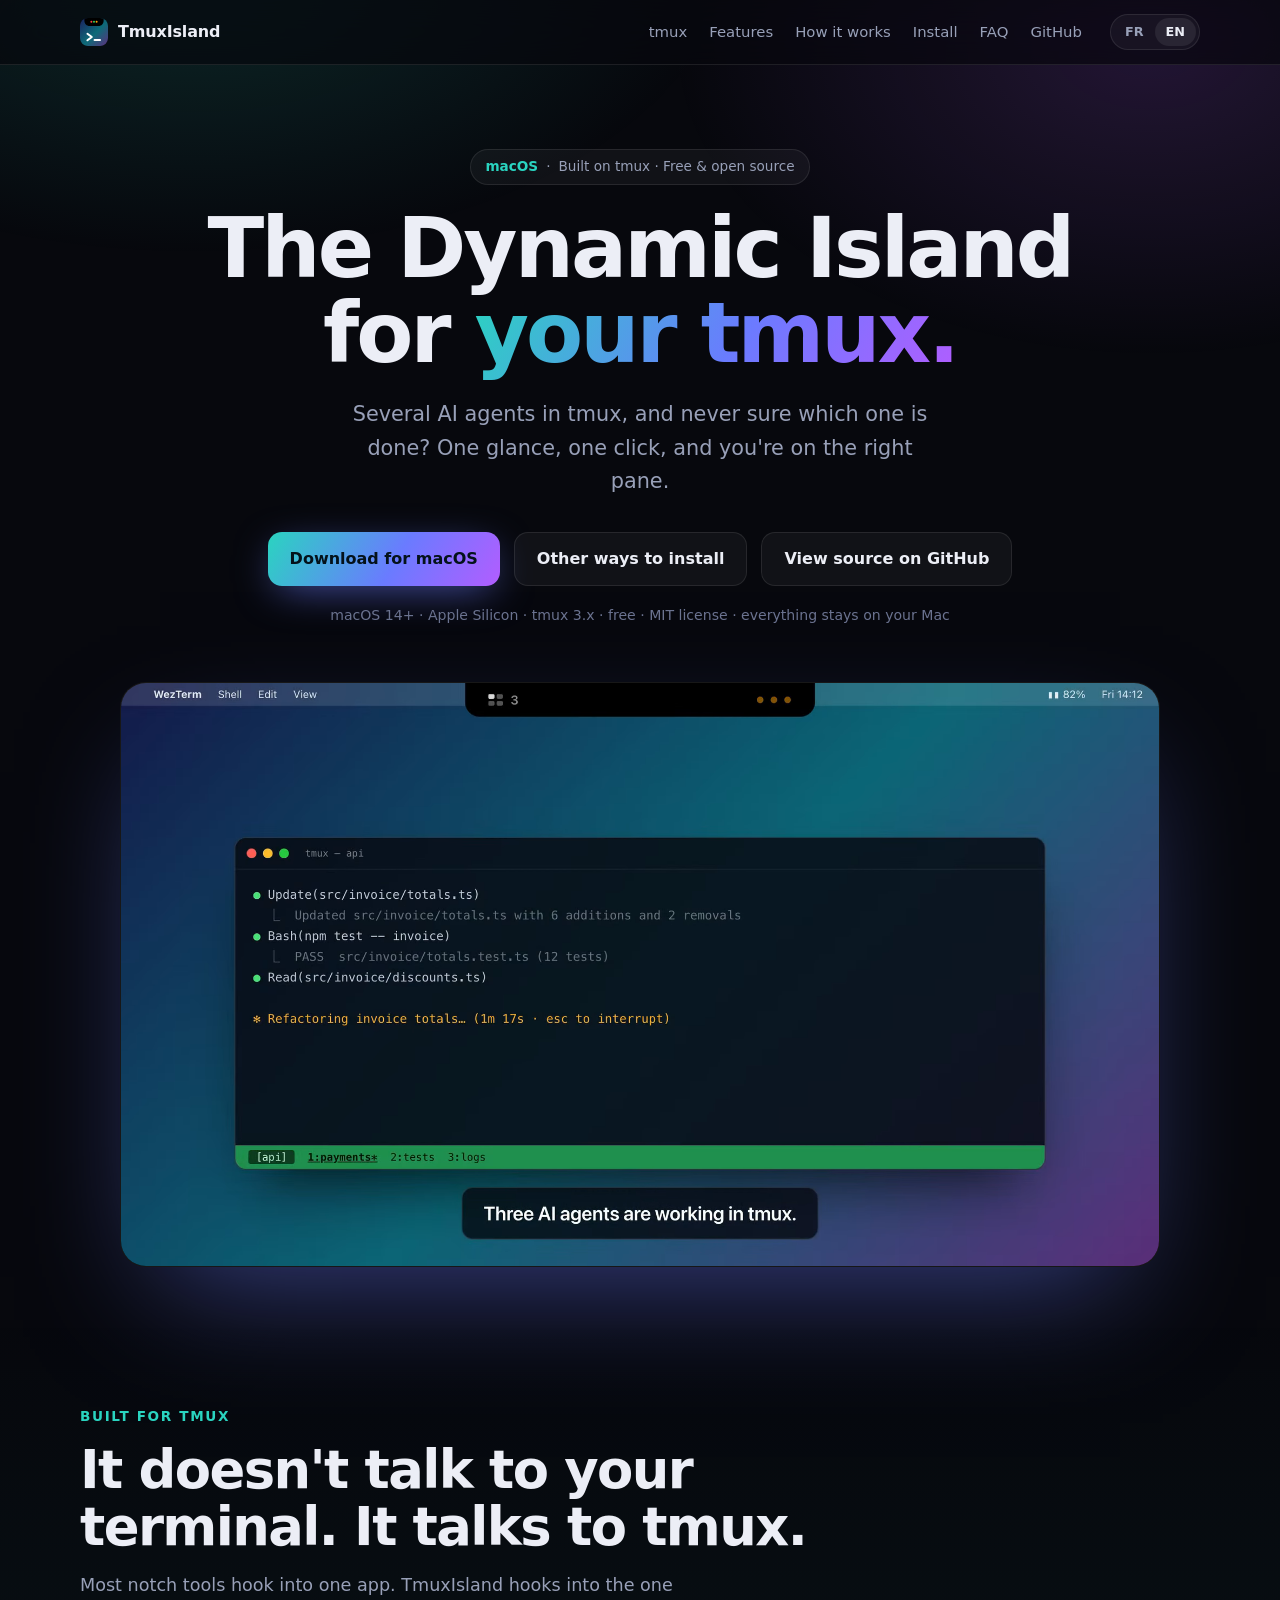
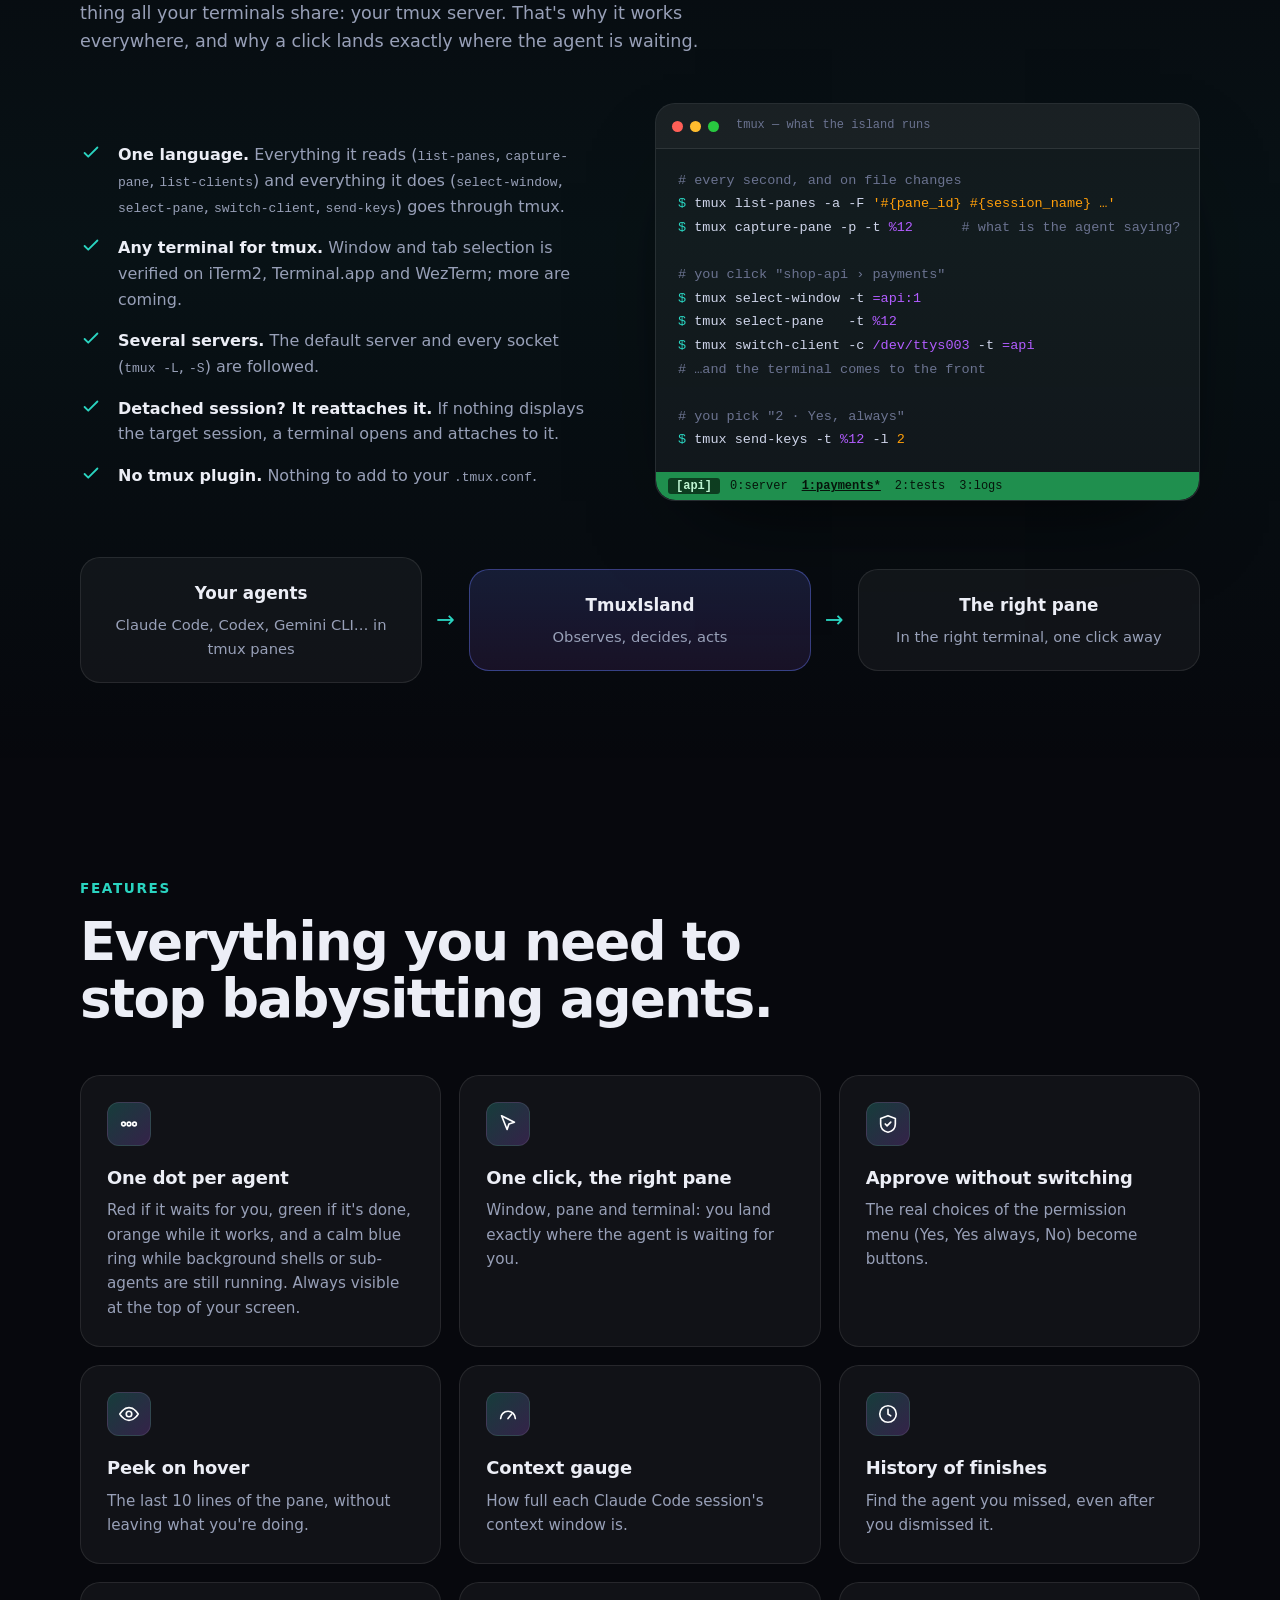
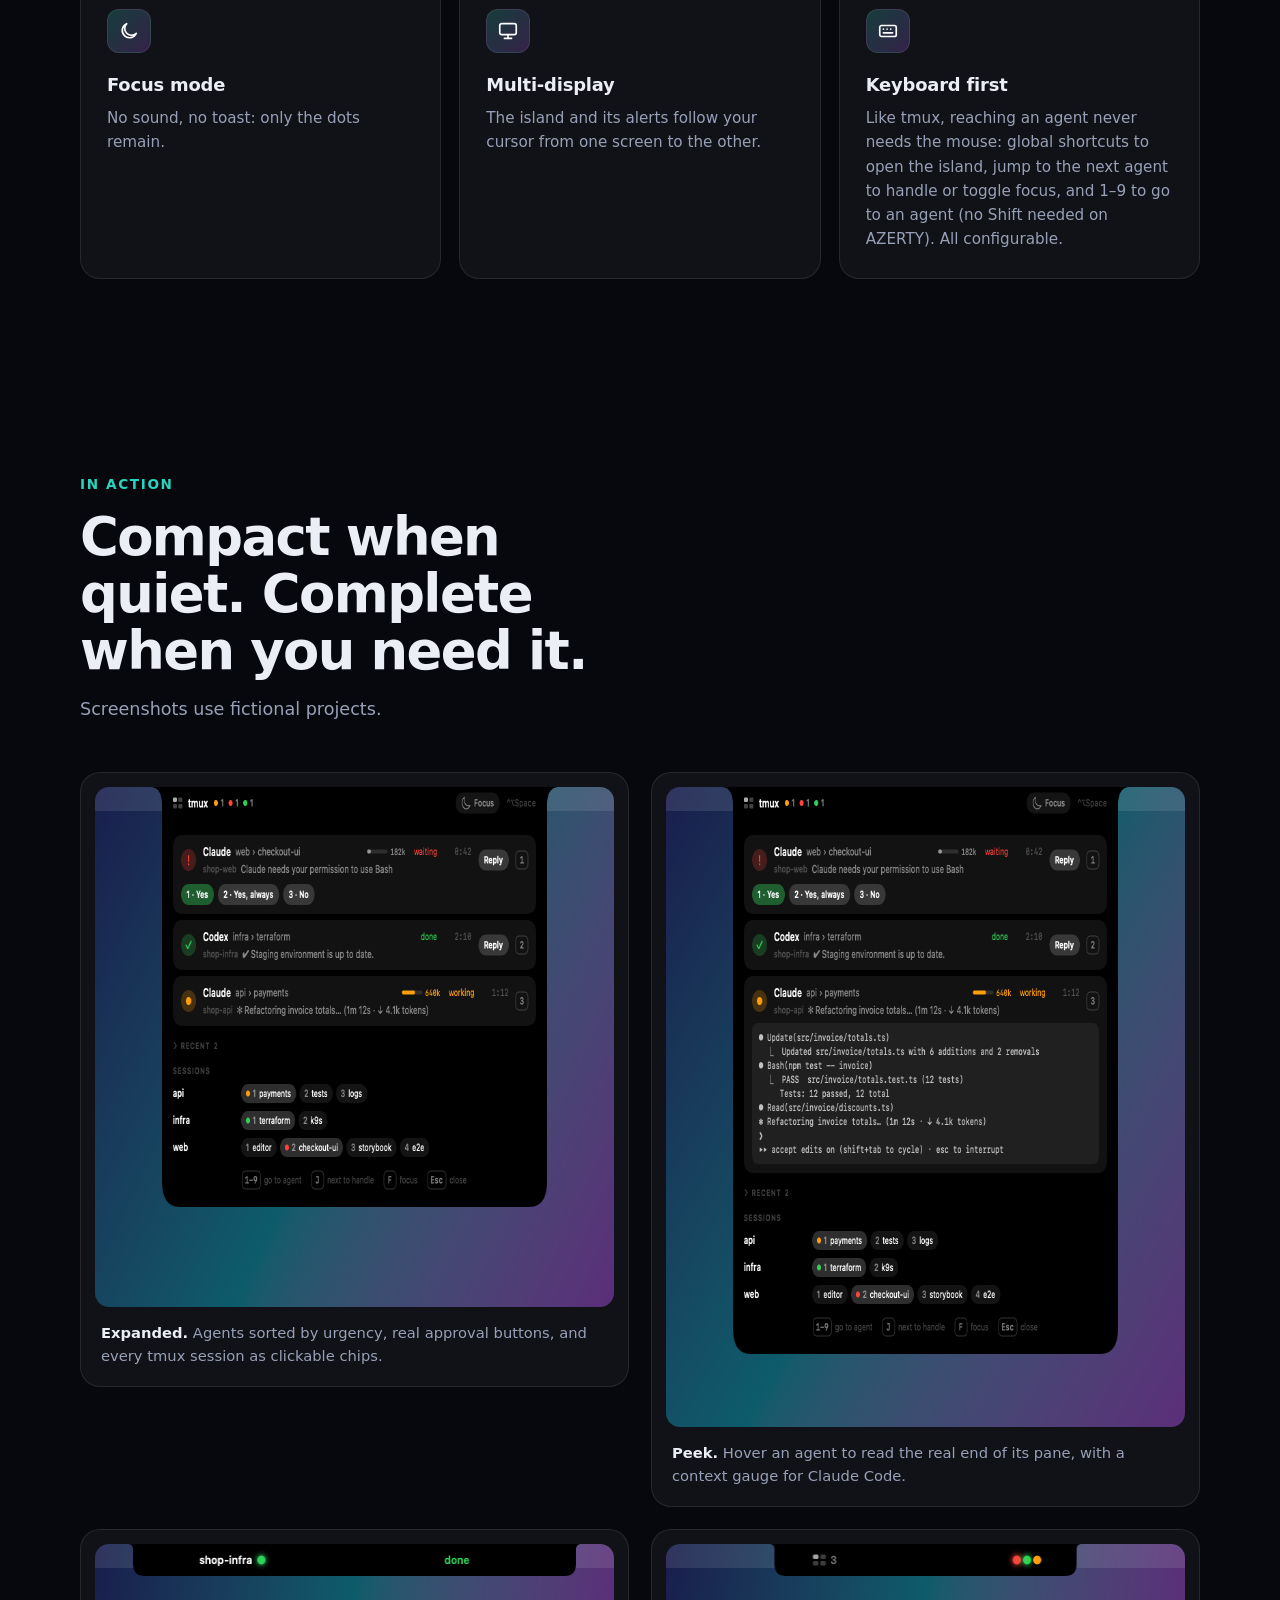
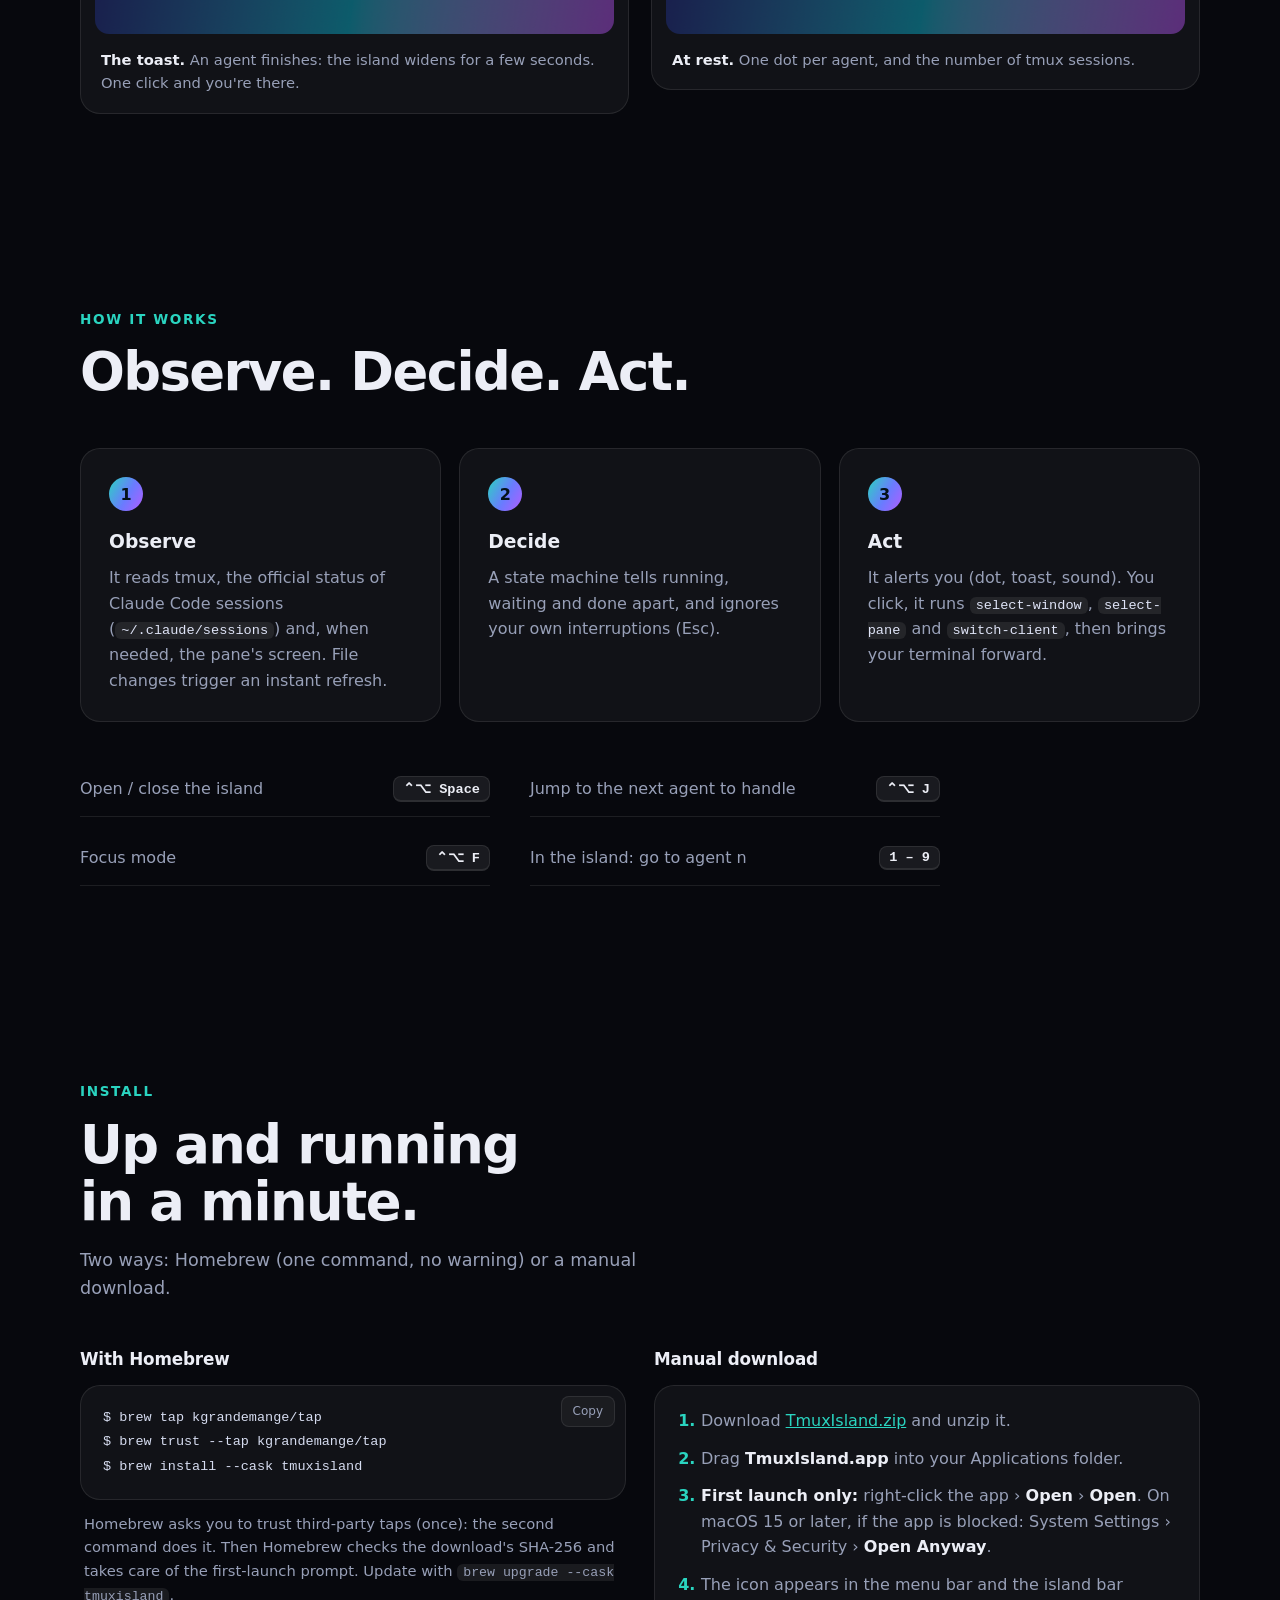
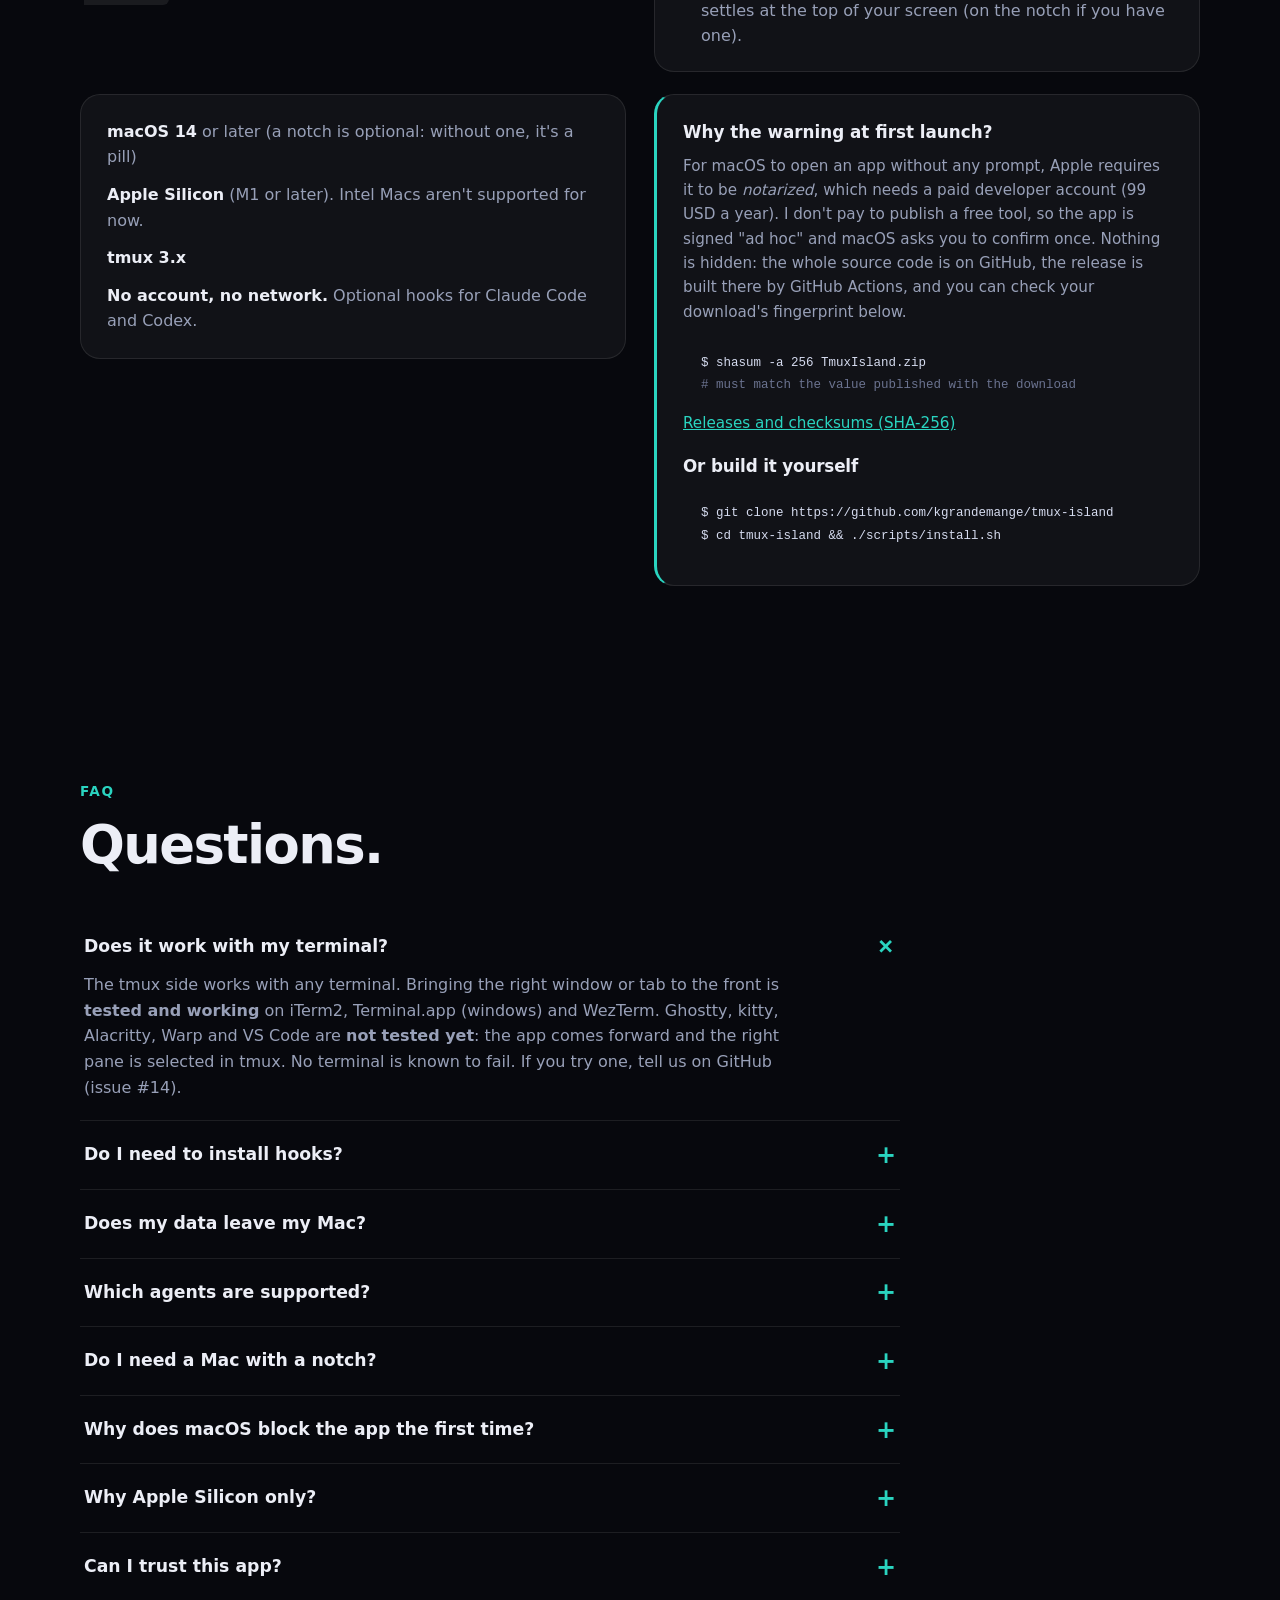
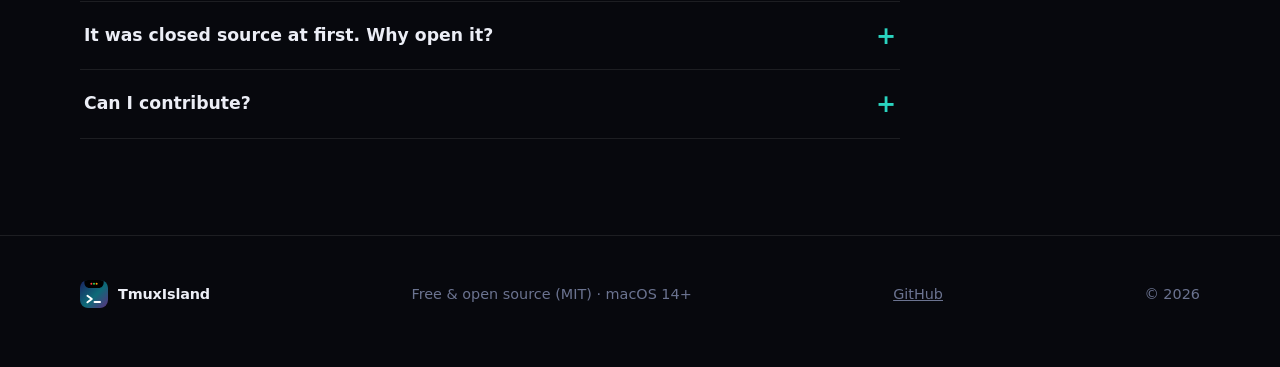
==== commit 5212e4f5: "docs: add terminal compatibility table Lists which terminals are tested (iTerm2, Terminal.app, WezTe" ====
--- a/docs/index.html
+++ b/docs/index.html
@@ -83,7 +83,7 @@
         <li><svg viewBox="0 0 24 24" fill="none" stroke-width="2" stroke-linecap="round" stroke-linejoin="round"><use href="#i-check"/></svg>
           <span data-en="<b>One language.</b> Everything it reads (<code>list-panes</code>, <code>capture-pane</code>, <code>list-clients</code>) and everything it does (<code>select-window</code>, <code>select-pane</code>, <code>switch-client</code>, <code>send-keys</code>) goes through tmux."><b>Un seul langage.</b> Tout ce qu'il lit (<code>list-panes</code>, <code>capture-pane</code>, <code>list-clients</code>) et tout ce qu'il fait (<code>select-window</code>, <code>select-pane</code>, <code>switch-client</code>, <code>send-keys</code>) passe par tmux.</span></li>
         <li><svg viewBox="0 0 24 24" fill="none" stroke-width="2" stroke-linecap="round" stroke-linejoin="round"><use href="#i-check"/></svg>
-          <span data-en="<b>Any terminal.</b> WezTerm, Ghostty, iTerm2, kitty, Alacritty, Terminal.app: tmux is the common ground."><b>N'importe quel terminal.</b> WezTerm, Ghostty, iTerm2, kitty, Alacritty, Terminal.app : tmux est le point commun.</span></li>
+          <span data-en="<b>Any terminal for tmux.</b> Window and tab selection is verified on iTerm2, Terminal.app and WezTerm; more are coming."><b>N'importe quel terminal pour tmux.</b> La sélection de la fenêtre et de l'onglet est vérifiée sur iTerm2, Terminal.app et WezTerm ; d'autres suivront.</span></li>
         <li><svg viewBox="0 0 24 24" fill="none" stroke-width="2" stroke-linecap="round" stroke-linejoin="round"><use href="#i-check"/></svg>
           <span data-en="<b>Several servers.</b> The default server and every socket (<code>tmux -L</code>, <code>-S</code>) are followed."><b>Plusieurs serveurs.</b> Le serveur par défaut et tous les sockets (<code>tmux -L</code>, <code>-S</code>) sont suivis.</span></li>
         <li><svg viewBox="0 0 24 24" fill="none" stroke-width="2" stroke-linecap="round" stroke-linejoin="round"><use href="#i-check"/></svg>
@@ -254,7 +254,7 @@
     <div class="reveal"><span class="eyebrow">FAQ</span><h2 data-en="Questions.">Questions.</h2></div>
     <div class="faq reveal">
       <details open><summary data-en="Does it work with my terminal?">Est-ce que ça marche avec mon terminal ?</summary>
-        <p data-en="Yes, since everything goes through tmux. Bringing the right <i>tab</i> to the front is verified with WezTerm; for other terminals the app is brought forward and the right pane is selected in tmux.">Oui, puisque tout passe par tmux. La mise au premier plan du bon <i>onglet</i> est vérifiée avec WezTerm ; pour les autres terminaux, l'application est amenée devant et le bon pane est sélectionné dans tmux.</p></details>
+        <p data-en="The tmux side works with any terminal. Bringing the right window or tab to the front is <b>tested and working</b> on iTerm2, Terminal.app (windows) and WezTerm. Ghostty, kitty, Alacritty, Warp and VS Code are <b>not tested yet</b>: the app comes forward and the right pane is selected in tmux. No terminal is known to fail. If you try one, tell us on GitHub (issue #14).">Le côté tmux fonctionne avec n'importe quel terminal. La mise au premier plan de la bonne fenêtre ou du bon onglet est <b>testée et fonctionnelle</b> sur iTerm2, Terminal.app (fenêtres) et WezTerm. Ghostty, kitty, Alacritty, Warp et VS Code ne sont <b>pas encore testés</b> : l'application passe devant et le bon pane est sélectionné dans tmux. Aucun terminal n'est connu pour échouer. Si tu en essaies un, dis-le sur GitHub (ticket #14).</p></details>
       <details><summary data-en="Do I need to install hooks?">Faut-il installer des hooks ?</summary>
         <p data-en="No. It works out of the box by reading Claude Code's own session status and the pane's screen. Hooks only make &quot;done / waiting&quot; even more instant.">Non. Ça fonctionne tout de suite en lisant le statut des sessions de Claude Code et l'écran du pane. Les hooks rendent seulement « terminé / en attente » encore plus instantané.</p></details>
       <details><summary data-en="Does my data leave my Mac?">Mes données quittent-elles mon Mac ?</summary>
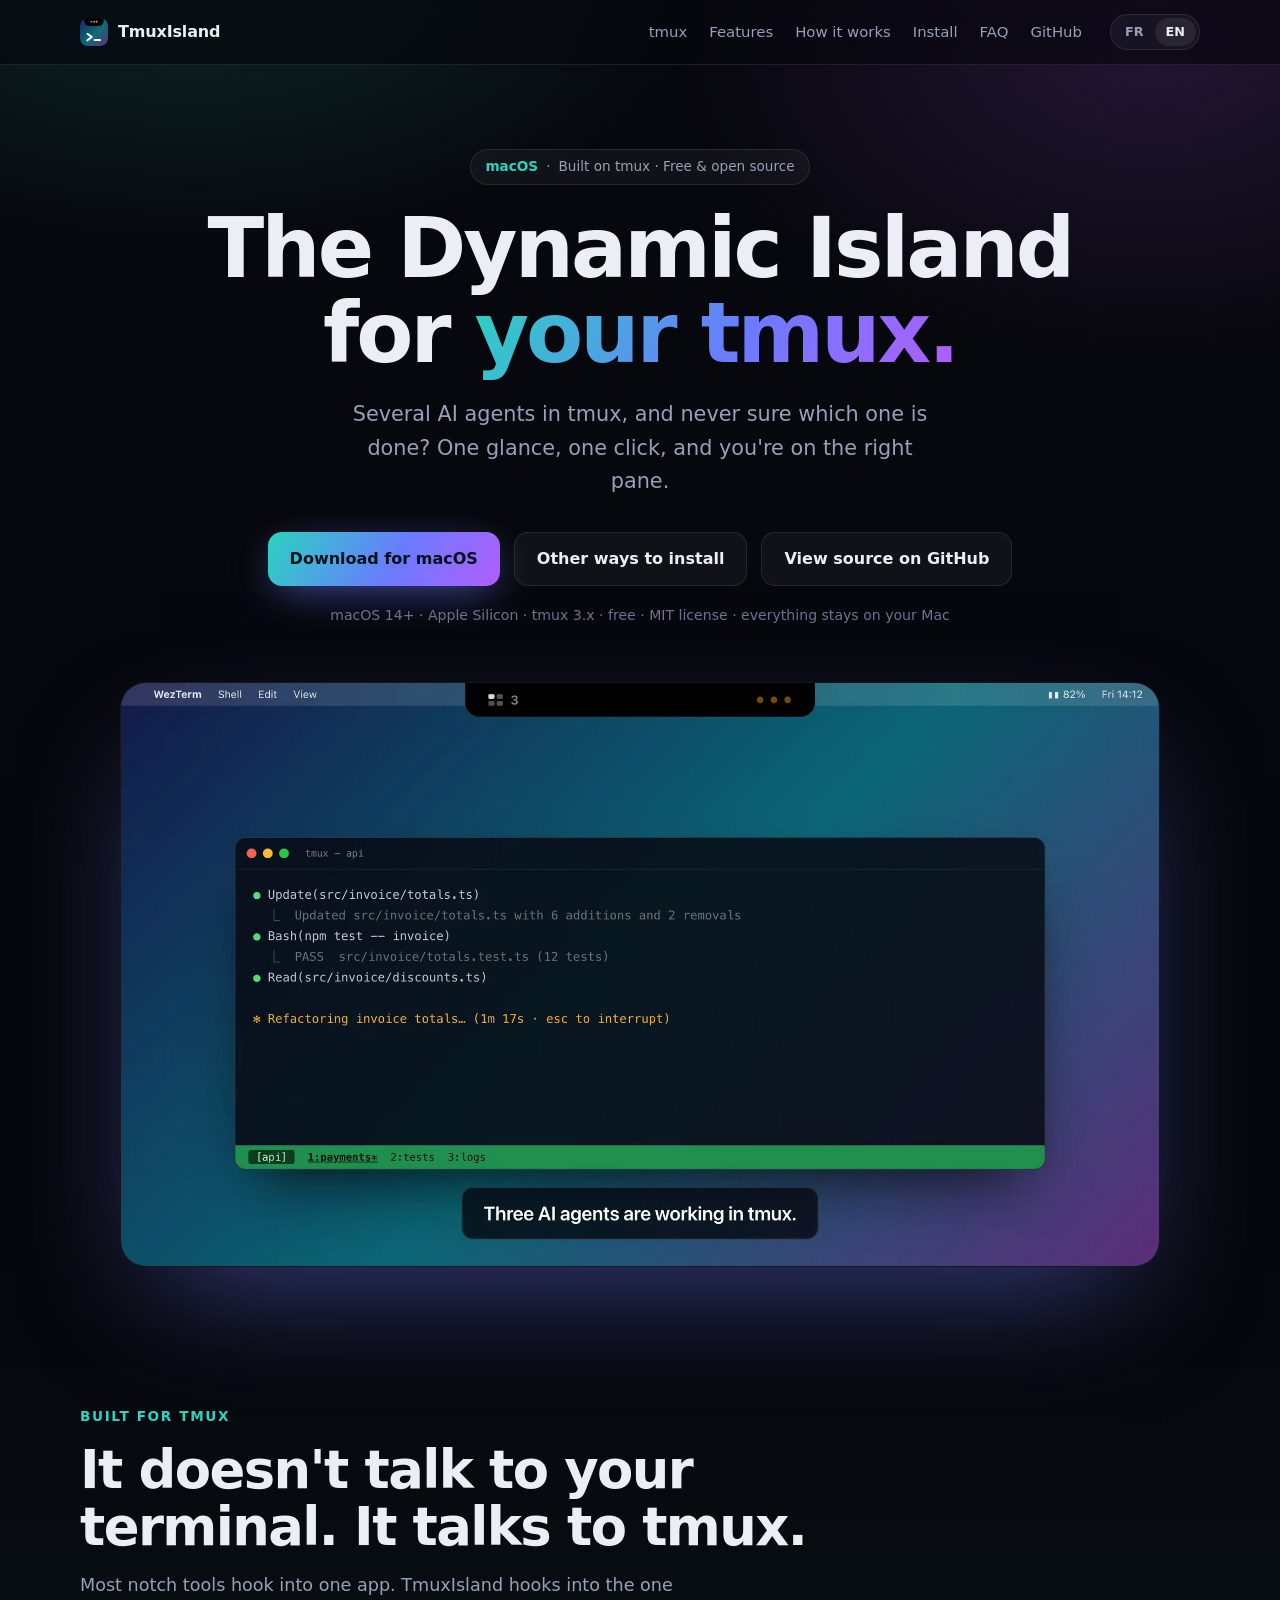
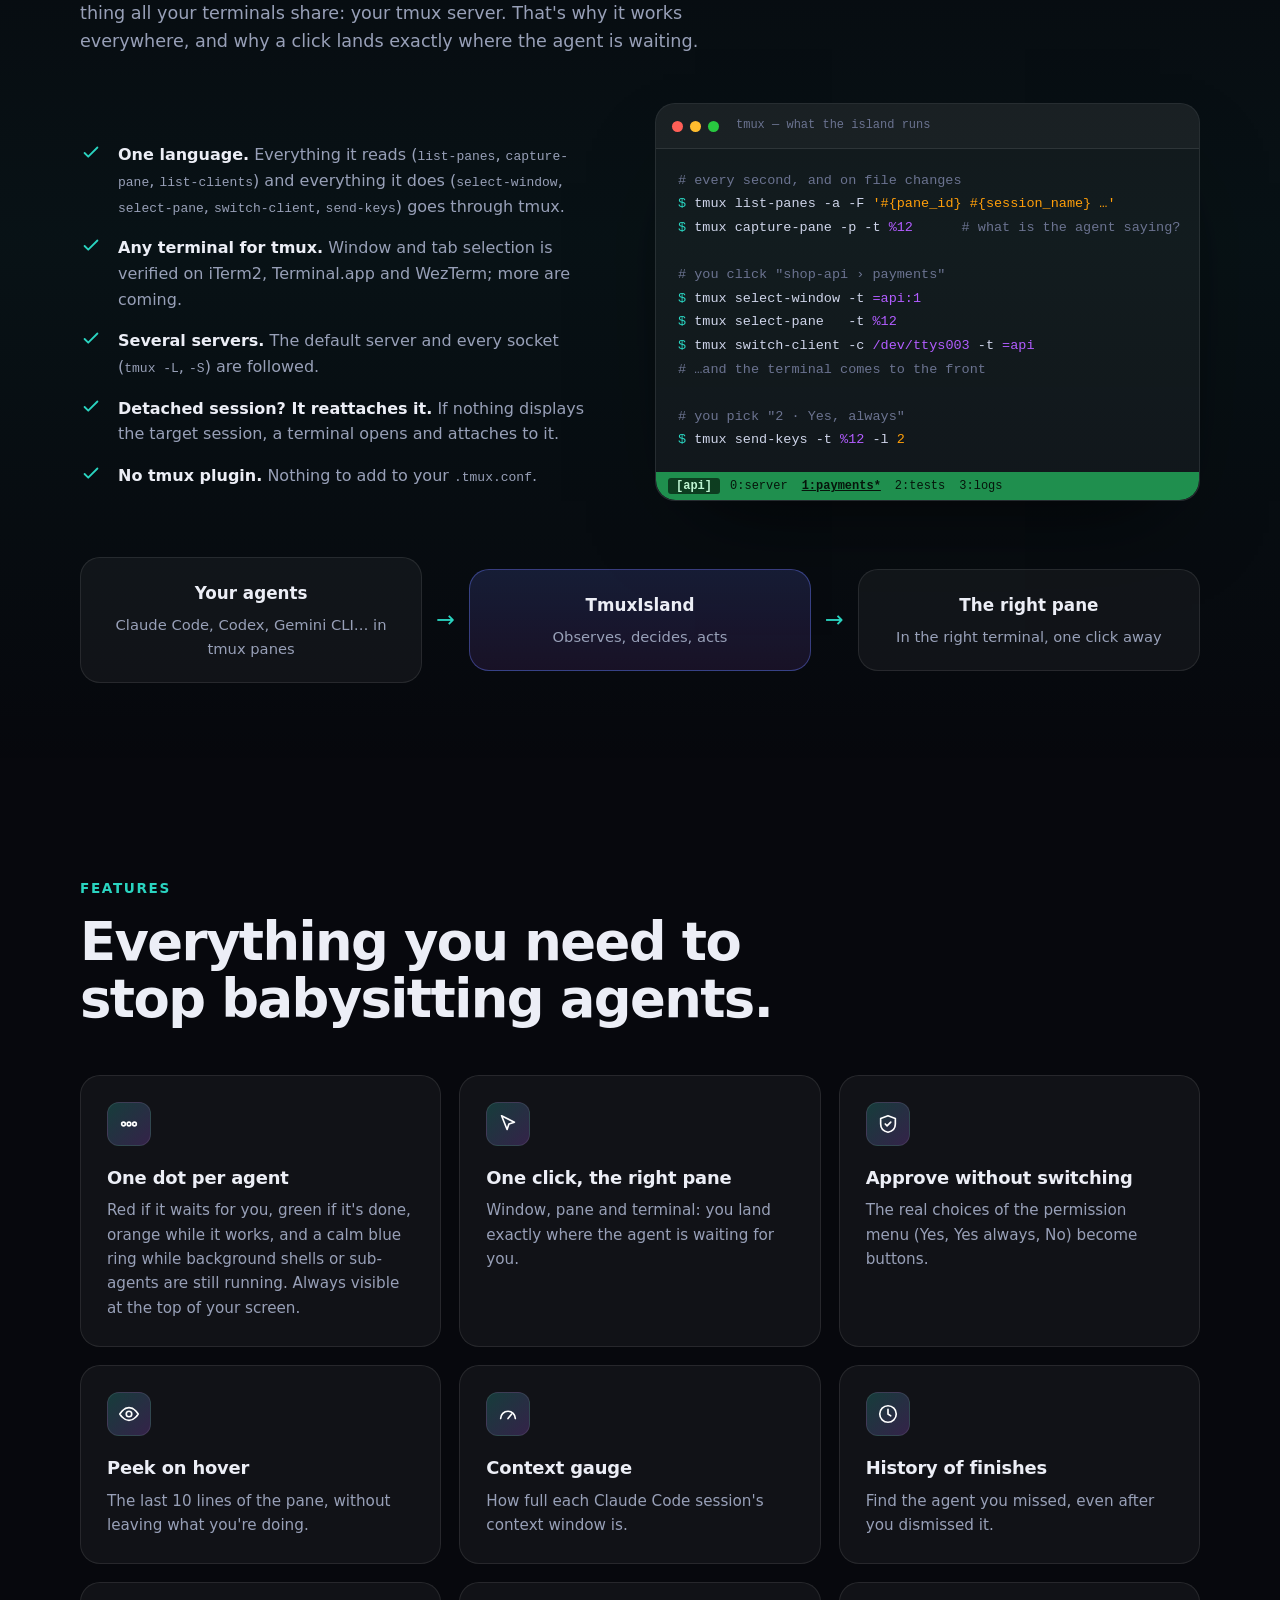
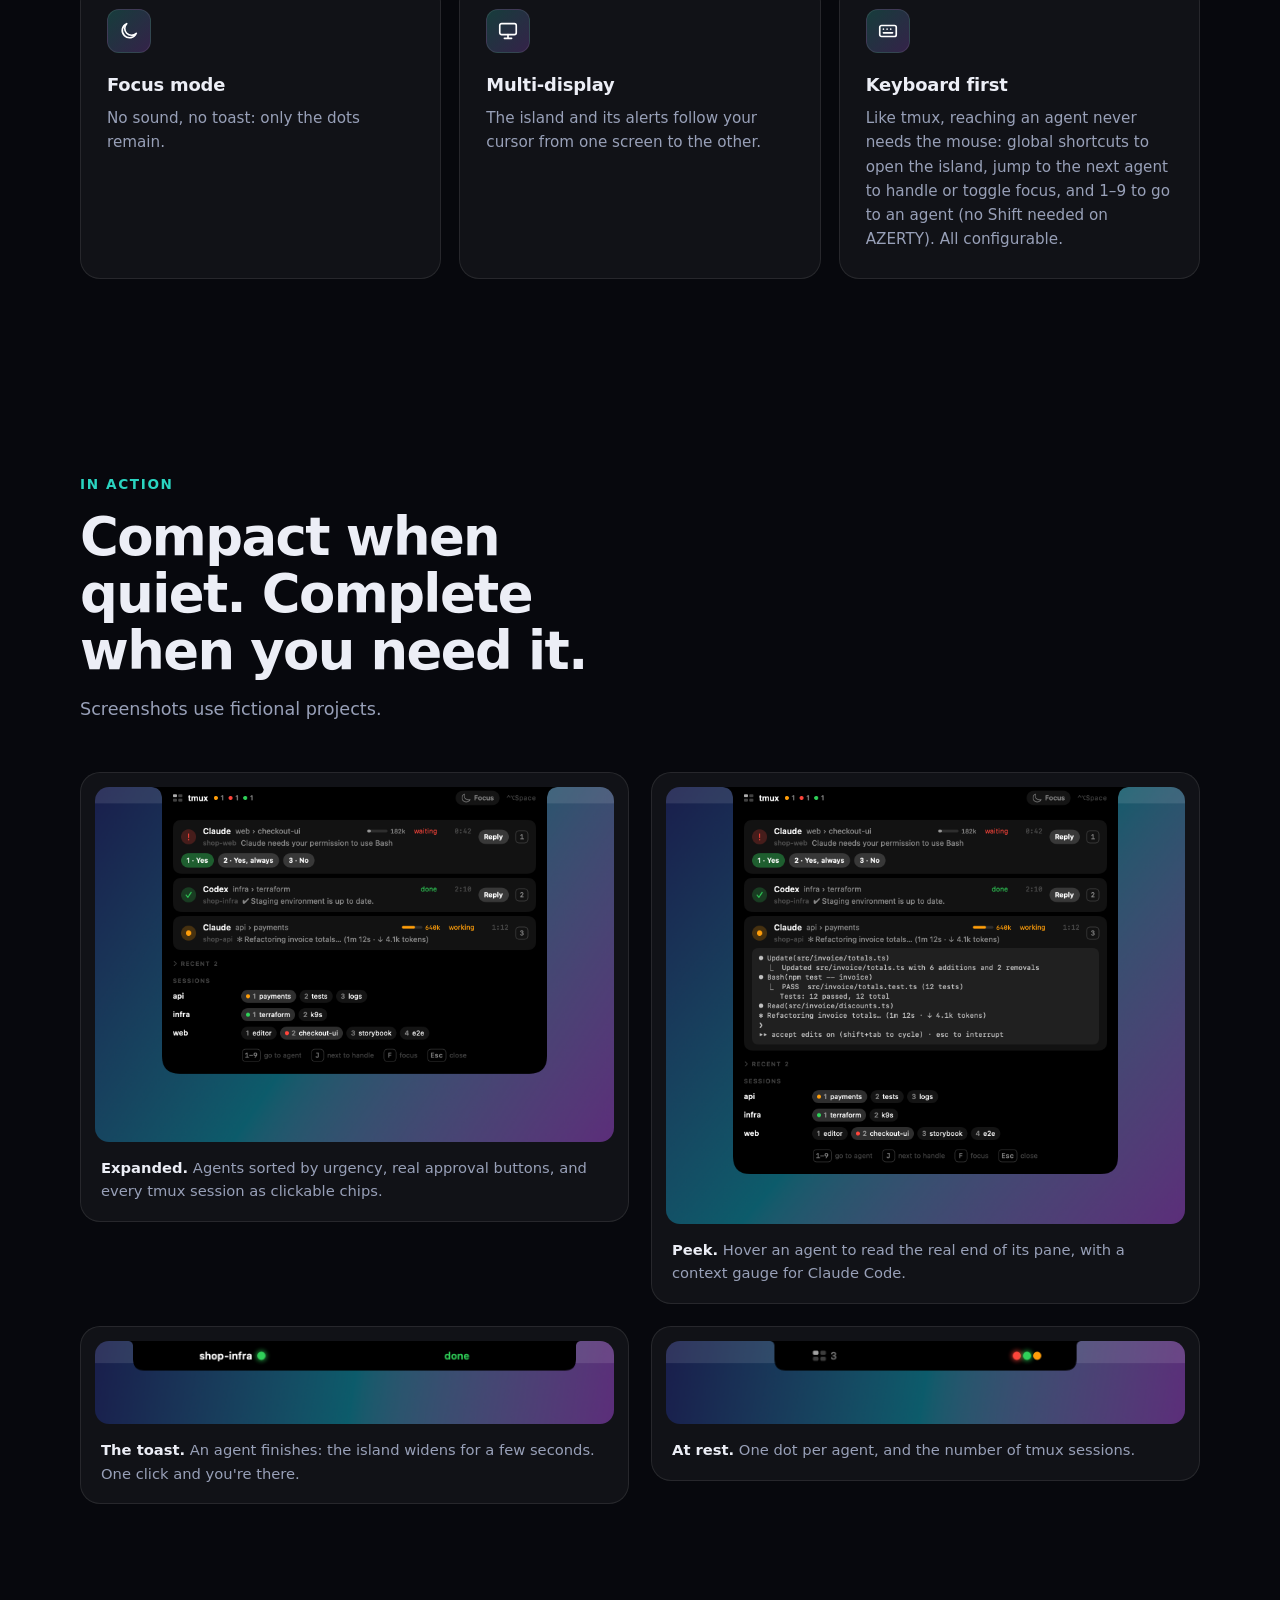
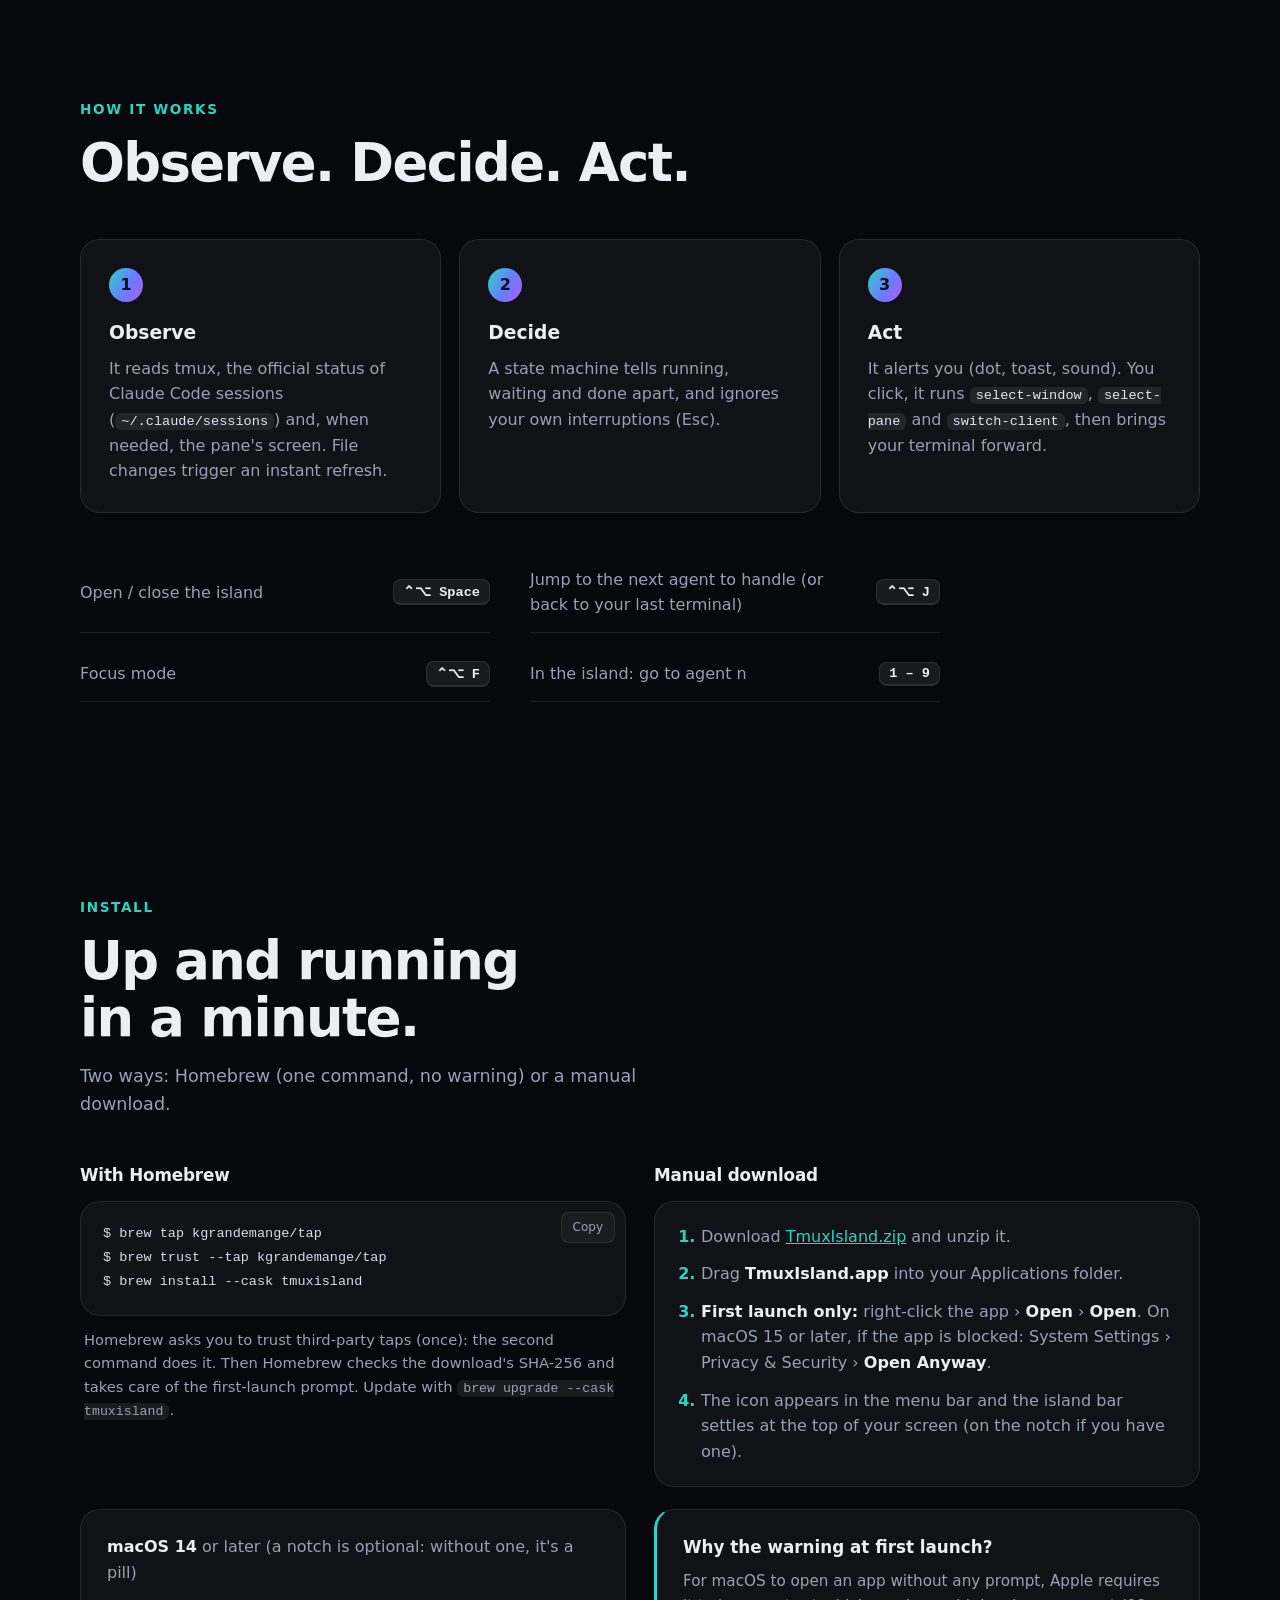
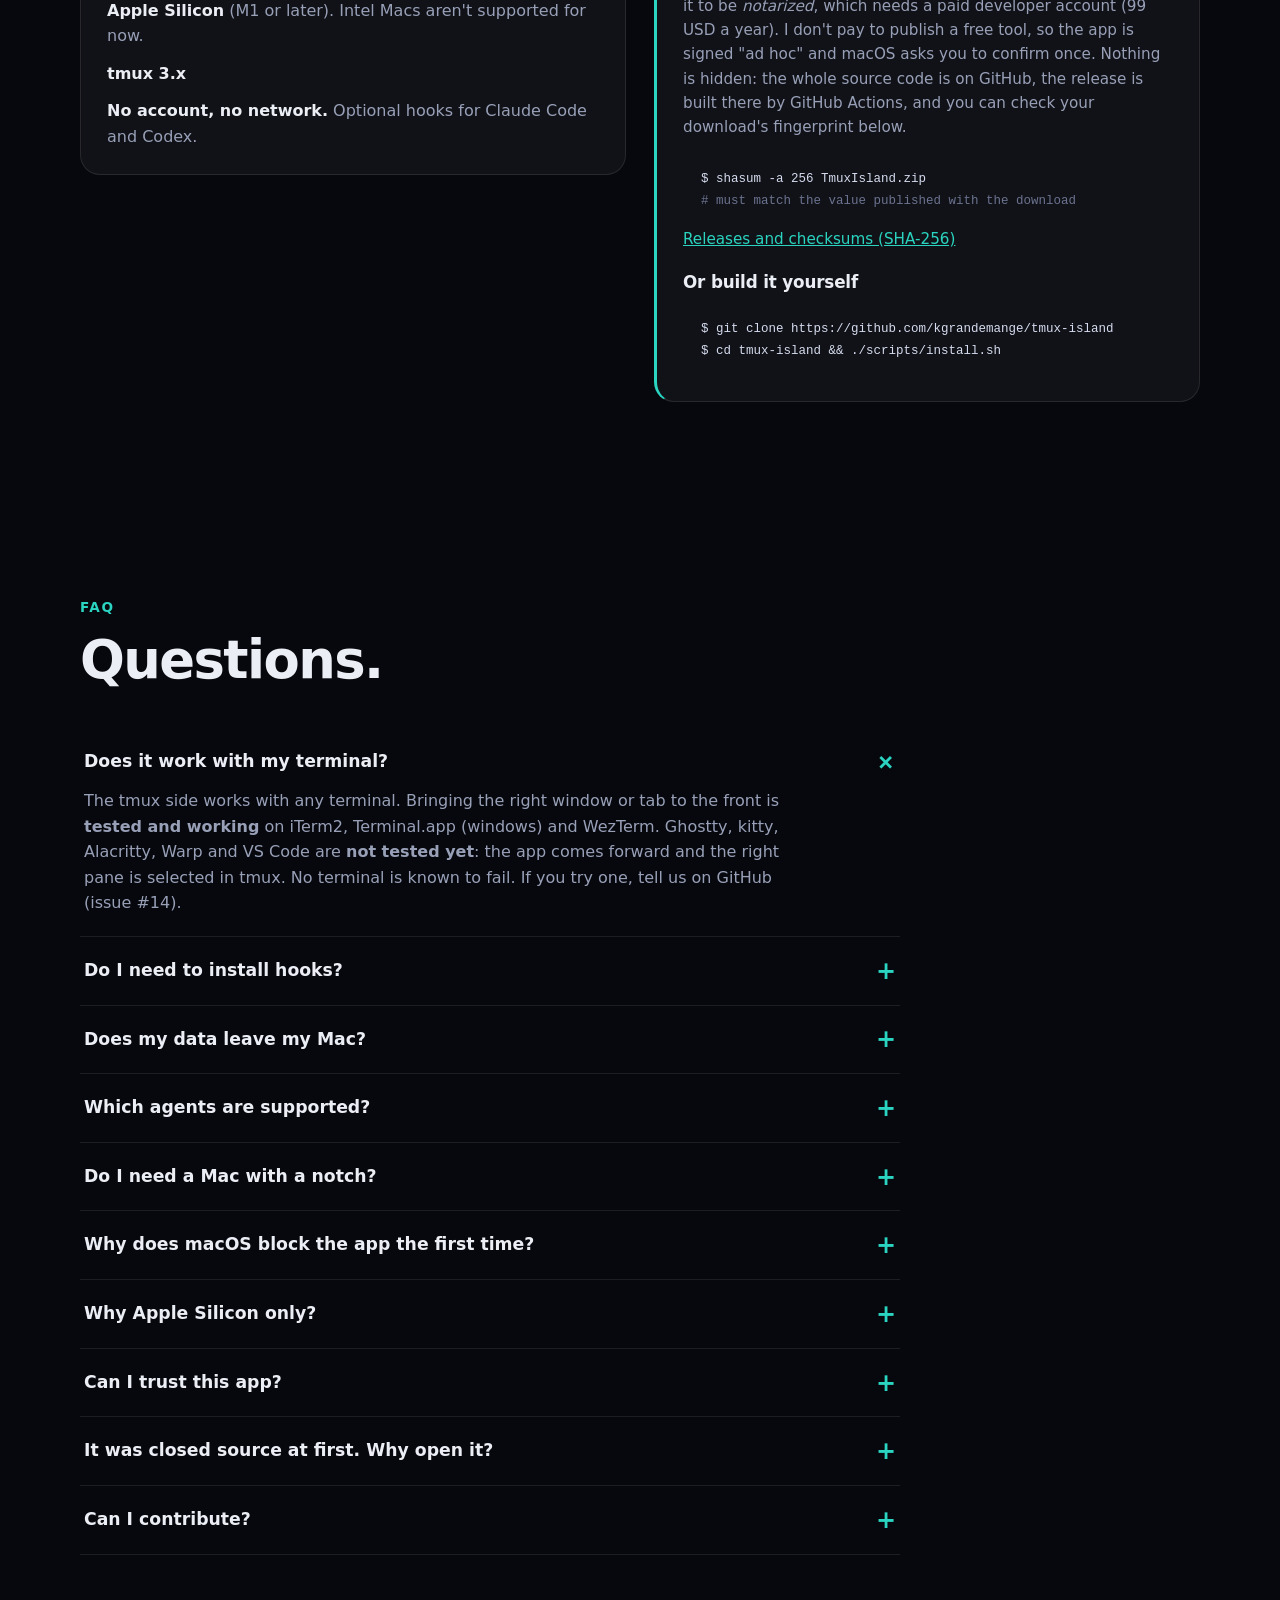
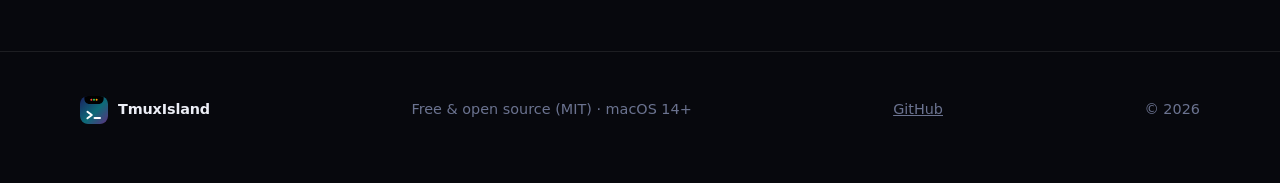
==== commit a50cd613: "feat: return to the last terminal when ctrl-opt-J has nothing to handle" ====
--- a/docs/index.html
+++ b/docs/index.html
@@ -186,7 +186,7 @@
 
     <div class="keys reveal">
       <div><span data-en="Open / close the island">Ouvrir / fermer l'île</span><kbd>⌃⌥ Space</kbd></div>
-      <div><span data-en="Jump to the next agent to handle">Aller au prochain agent à traiter</span><kbd>⌃⌥ J</kbd></div>
+      <div><span data-en="Jump to the next agent to handle (or back to your last terminal)">Aller au prochain agent à traiter (ou revenir au dernier terminal)</span><kbd>⌃⌥ J</kbd></div>
       <div><span data-en="Focus mode">Mode concentration</span><kbd>⌃⌥ F</kbd></div>
       <div><span data-en="In the island: go to agent n">Dans l'île : aller à l'agent n</span><kbd>1 – 9</kbd></div>
     </div>
--- a/docs/assets/style.css
+++ b/docs/assets/style.css
@@ -177,7 +177,7 @@
 
 /* Galerie */
 .shots { display: grid; grid-template-columns: 1fr 1fr; gap: 22px; margin-top: 48px; align-items: start; }
-.shots figure { margin: 0; padding: 14px; } .shots img { border-radius: 14px; width: 100%; }
+.shots figure { margin: 0; padding: 14px; } .shots img { border-radius: 14px; width: 100%; height: auto; }
 .shots figcaption { color: var(--muted); font-size: .92rem; padding: 14px 6px 4px; } .shots figcaption b { color: var(--text); }
 
 /* Étapes */
